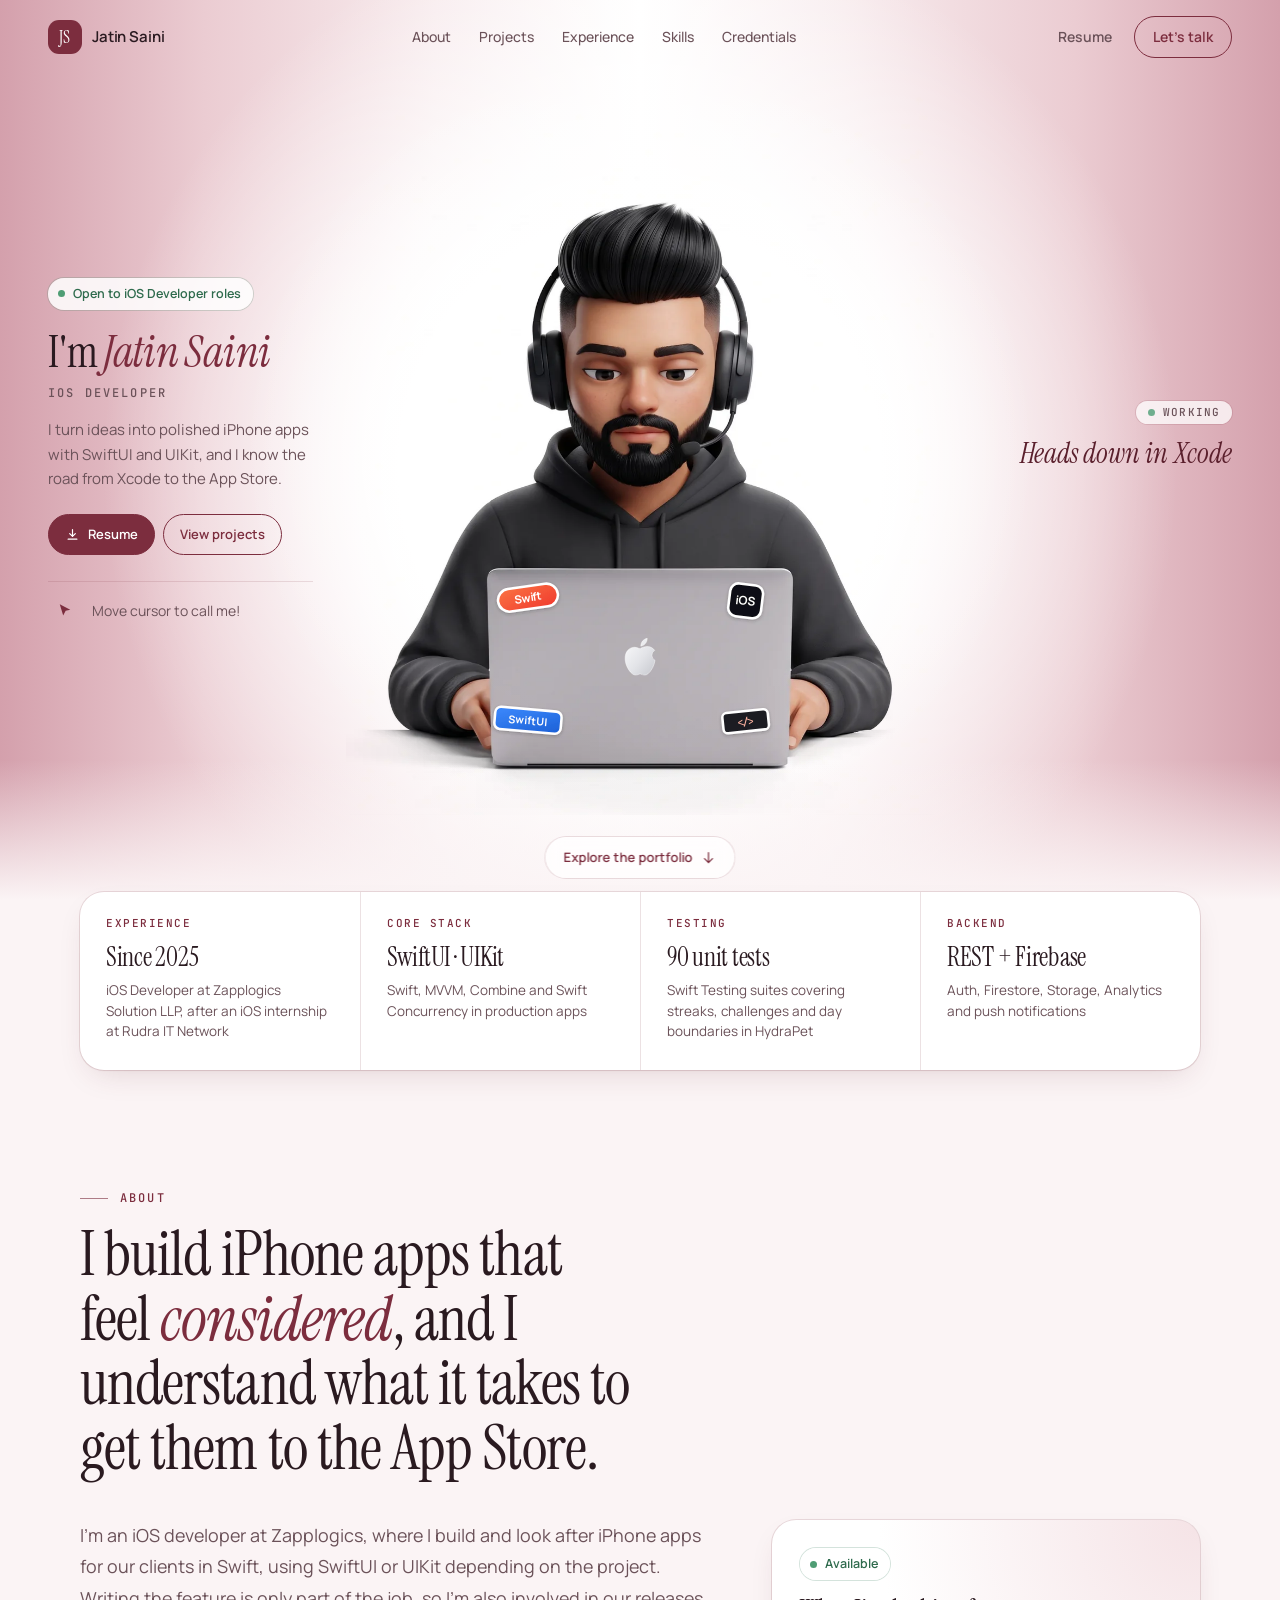
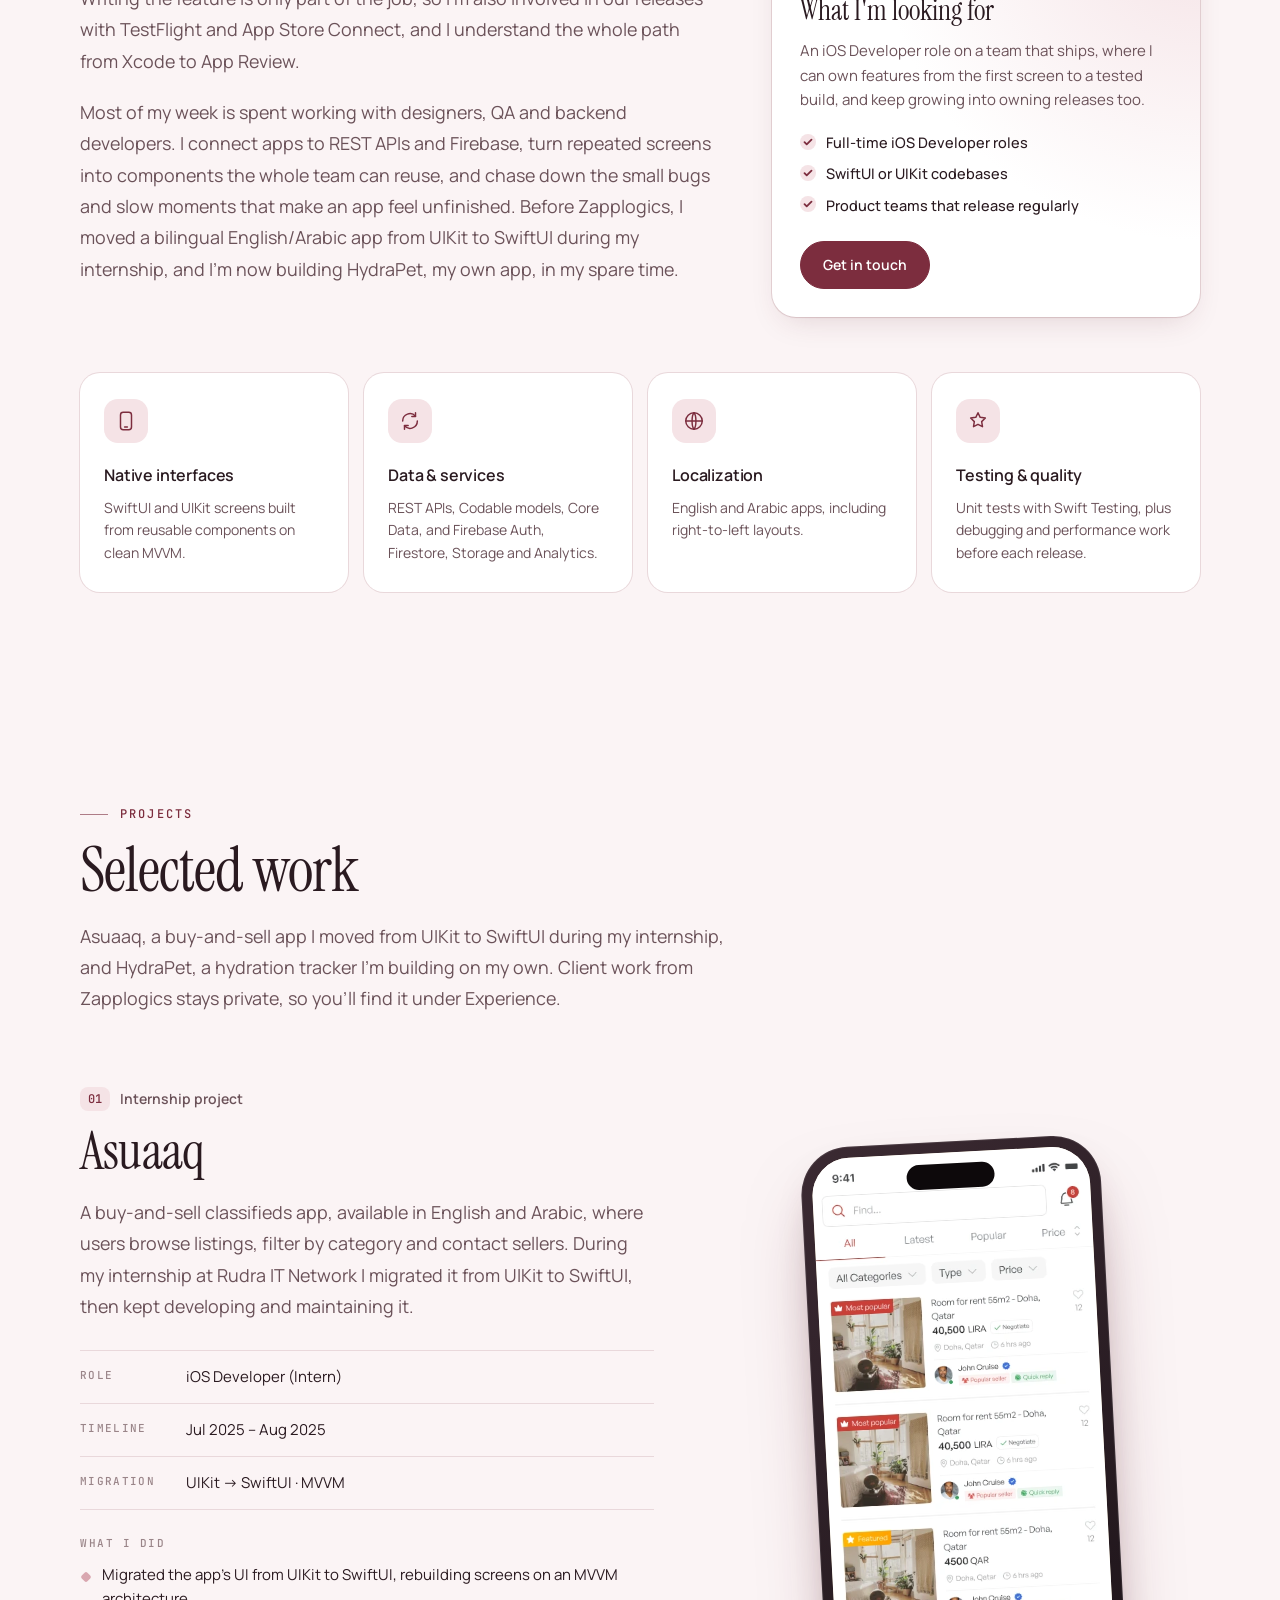
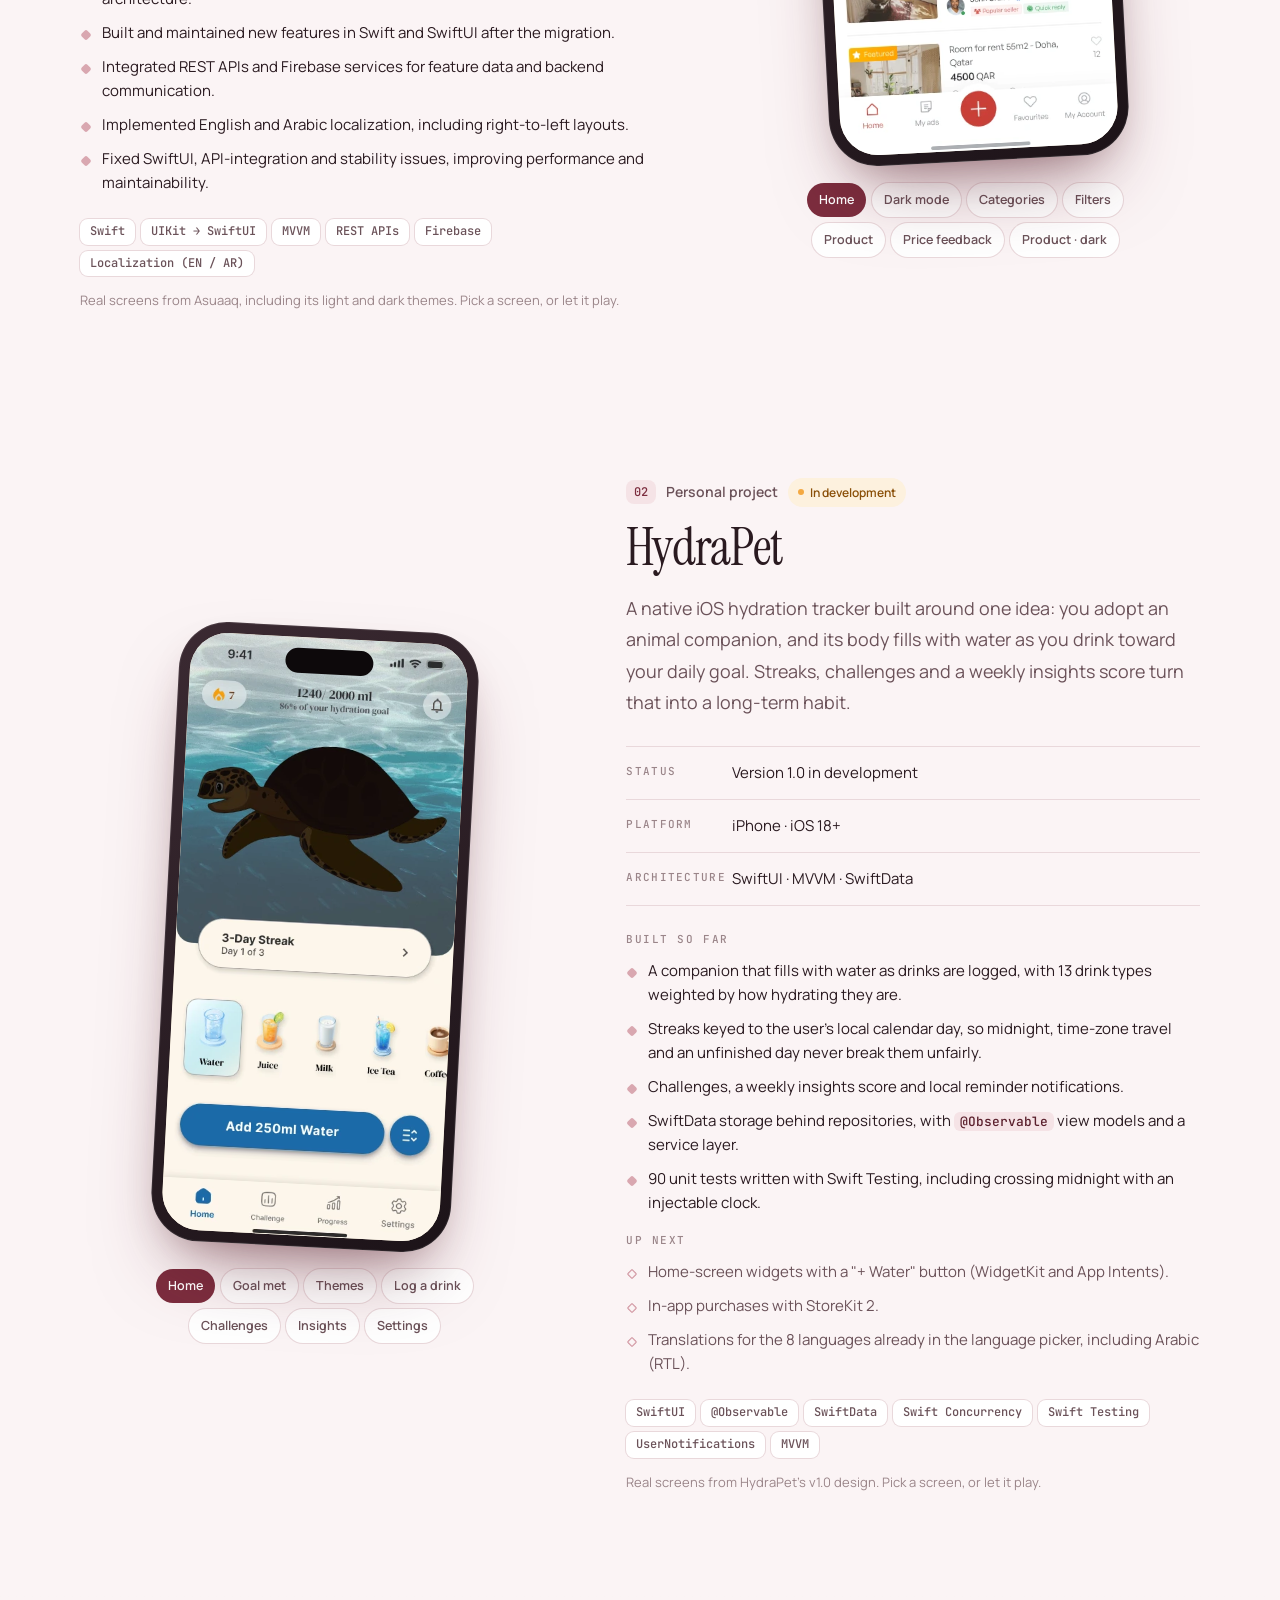
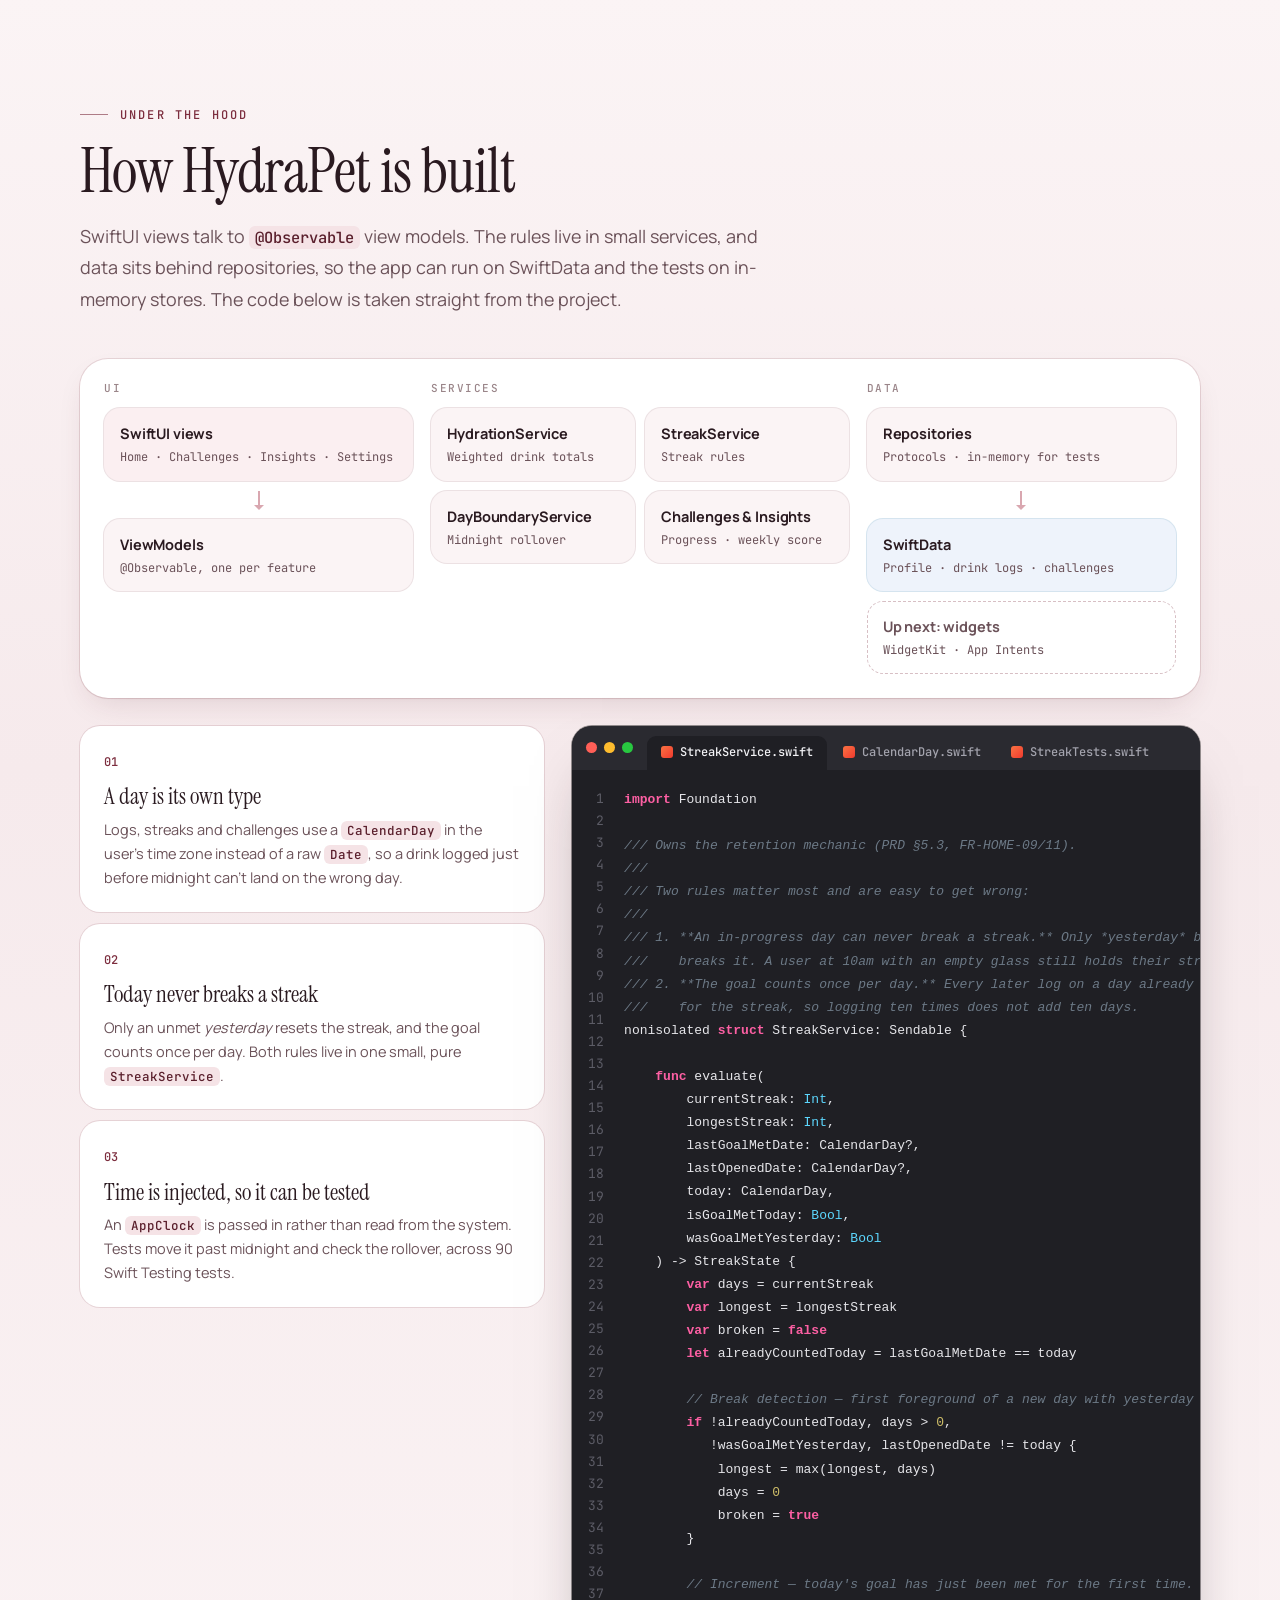
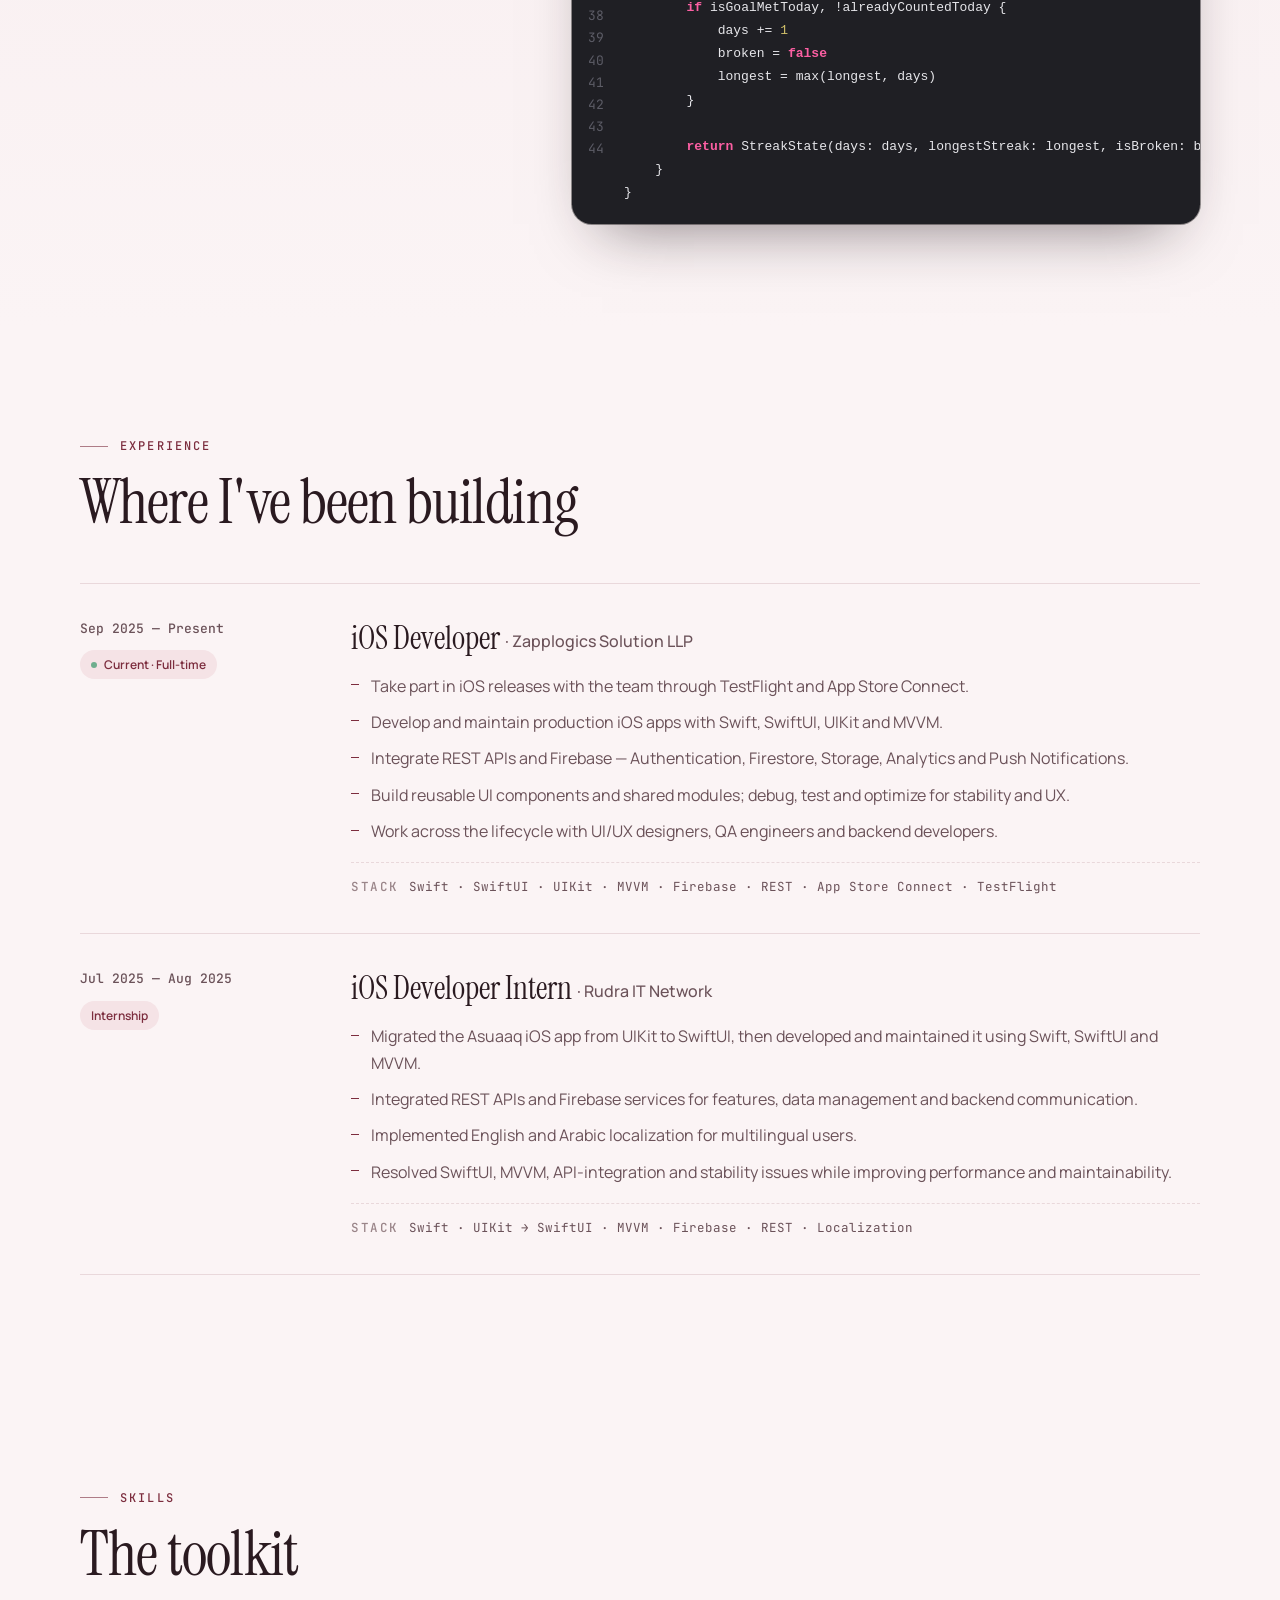
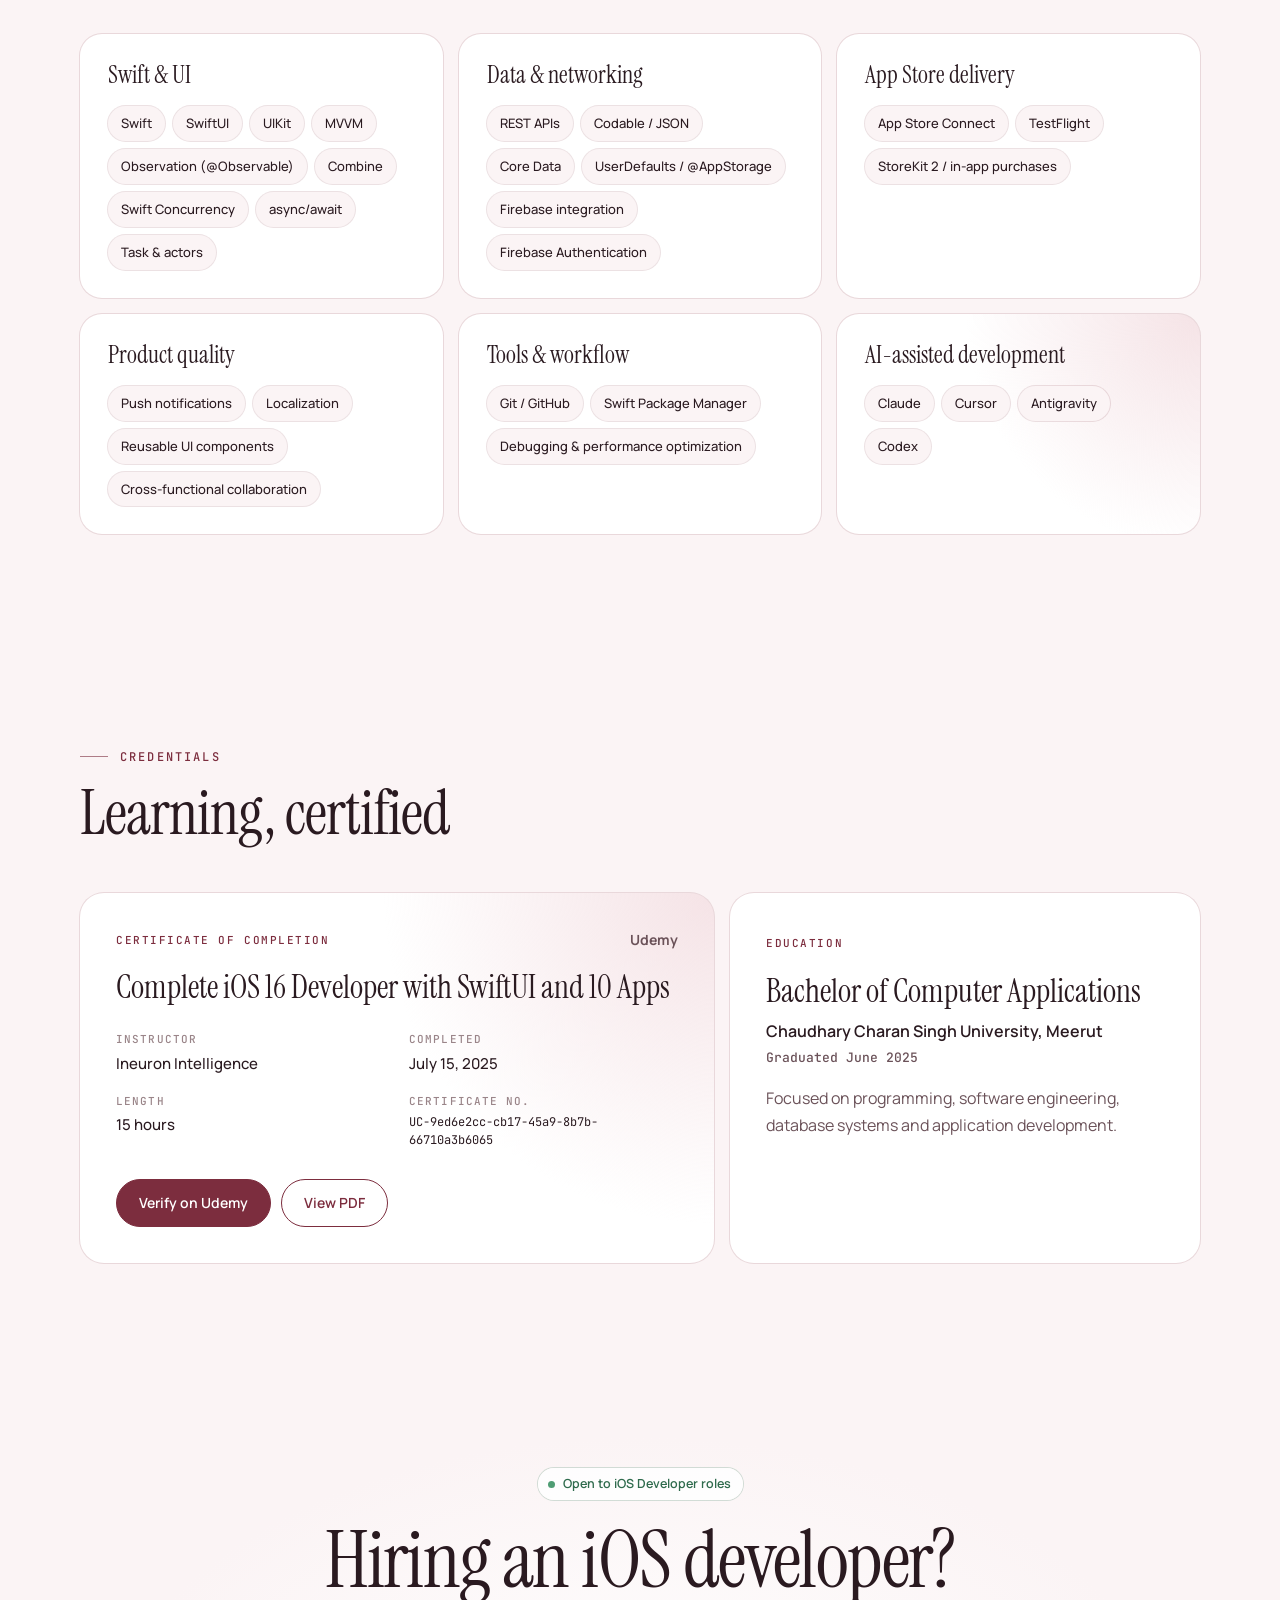
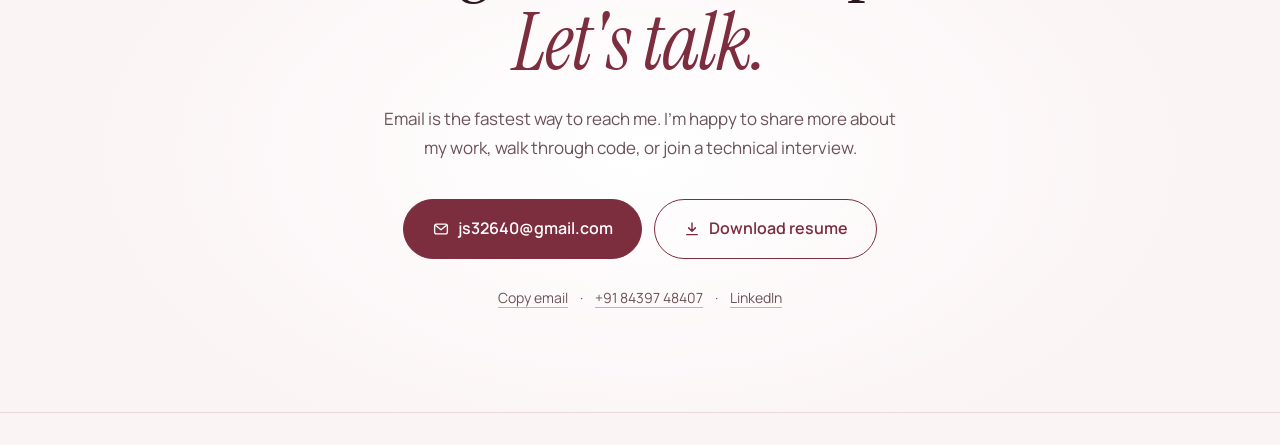
==== index.html @ 39ccd6d8 "Portfolio" ====
<!doctype html>
<html lang="en">
<head>
  <meta charset="utf-8">
  <meta name="viewport" content="width=device-width, initial-scale=1, viewport-fit=cover">
  <title>Jatin Saini — iOS Developer</title>
  <meta name="description" content="Jatin Saini, iOS Developer at Zapplogics Solution LLP. Builds production iPhone apps with Swift, SwiftUI, UIKit and MVVM, and works on the release process through TestFlight and the App Store. Open to iOS Developer roles.">
  <meta name="theme-color" content="#fbf4f5">
  <meta property="og:title" content="Jatin Saini — iOS Developer">
  <meta property="og:description" content="iOS Developer: Swift, SwiftUI, UIKit, Firebase and App Store release workflows. Open to iOS Developer roles.">
  <meta property="og:type" content="profile">
  <script type="application/ld+json">
  {
    "@context": "https://schema.org",
    "@type": "Person",
    "name": "Jatin Saini",
    "jobTitle": "iOS Developer",
    "sameAs": ["https://www.linkedin.com/in/jatinsaini07"],
    "email": "mailto:js32640@gmail.com",
    "worksFor": { "@type": "Organization", "name": "Zapplogics Solution LLP" },
    "alumniOf": { "@type": "CollegeOrUniversity", "name": "Chaudhary Charan Singh University, Meerut" },
    "knowsAbout": ["Swift", "SwiftUI", "UIKit", "MVVM", "Combine", "Swift Concurrency", "Core Data", "Firebase", "StoreKit 2", "App Store Connect", "TestFlight"]
  }
  </script>
  <link rel="icon" href="data:image/svg+xml,%3Csvg xmlns='http://www.w3.org/2000/svg' viewBox='0 0 64 64'%3E%3Crect width='64' height='64' rx='16' fill='%237c2d3e'/%3E%3Ctext x='32' y='42' font-family='Georgia,serif' font-size='28' fill='%23fff' text-anchor='middle'%3EJS%3C/text%3E%3C/svg%3E">
  <link rel="preconnect" href="https://fonts.googleapis.com">
  <link rel="preconnect" href="https://fonts.gstatic.com" crossorigin>
  <link href="https://fonts.googleapis.com/css2?family=Instrument+Serif:ital@0;1&family=Manrope:wght@400;500;600;700&family=JetBrains+Mono:wght@400;500&display=swap" rel="stylesheet">
  <link rel="stylesheet" href="styles.css">
</head>
<body>

<header class="nav" data-nav>
  <a class="nav__brand" href="#top" aria-label="Jatin Saini, back to top">
    <span class="nav__mark">JS</span>
    <span class="nav__name">Jatin Saini</span>
  </a>
  <nav class="nav__links" aria-label="Primary">
    <a href="#about">About</a>
    <a href="#work">Projects</a>
    <a href="#experience">Experience</a>
    <a href="#skills">Skills</a>
    <a href="#credentials">Credentials</a>
  </nav>
  <div class="nav__actions">
    <a class="nav__resume" href="assets/Jatin-Saini-iOS-Resume.pdf" target="_blank" rel="noopener">Resume</a>
    <a class="nav__cta" href="#contact">Let's talk</a>
  </div>
</header>

<main>
  <!-- ============ HERO ============ -->
  <section class="hero" id="top" data-hero data-state="work">
    <div class="hero__glow" aria-hidden="true"></div>

    <div class="hero__intro">
      <p class="avail"><span class="avail__dot" aria-hidden="true"></span>Open to iOS Developer roles</p>
      <h1 class="hero__hello">I'm <em>Jatin Saini</em></h1>
      <p class="hero__role">iOS Developer</p>
      <p class="hero__pitch">I turn ideas into polished iPhone apps with SwiftUI and UIKit, and I know the road from Xcode to the App Store.</p>
      <div class="hero__cta">
        <a class="btn btn--solid btn--sm" href="assets/Jatin-Saini-iOS-Resume.pdf" target="_blank" rel="noopener">
          <svg viewBox="0 0 24 24" width="15" height="15" aria-hidden="true"><path d="M12 4v11m0 0l-4.5-4.5M12 15l4.5-4.5M5 19.5h14" fill="none" stroke="currentColor" stroke-width="1.9" stroke-linecap="round" stroke-linejoin="round"/></svg>
          Resume
        </a>
        <a class="btn btn--ghost btn--sm" href="#work">View projects</a>
      </div>
      <p class="hero__hint">
        <span class="hint-cursor" aria-hidden="true">
          <svg viewBox="0 0 24 24" width="18" height="18"><path d="M5 3l14 7.2-6.1 1.6L9.6 18z" fill="currentColor"/></svg>
        </span>
        <span class="hint-text hint-text--pointer">Move cursor to call me!</span>
        <span class="hint-text hint-text--touch">Tap me to say hi!</span>
      </p>
    </div>

    <div class="hero__stage" data-stage tabindex="0" role="button" aria-label="Say hi to Jatin">
      <canvas class="hero__frames" data-frames hidden></canvas>
      <!-- lid decoration for the 3D frames (coordinates of the 1856x2304 source frames) -->
      <svg class="hero__lid" data-lid hidden viewBox="0 0 1856 2304" preserveAspectRatio="xMidYMax meet" aria-hidden="true">
        <defs>
          <linearGradient id="lidLogo" x1="0" y1="0" x2="1" y2="1">
            <stop offset="0" stop-color="#fbfbfc"/><stop offset=".55" stop-color="#e3e4e8"/><stop offset="1" stop-color="#c6c8ce"/>
          </linearGradient>
          <linearGradient id="lidSwift" x1="0" y1="0" x2="1" y2="1">
            <stop offset="0" stop-color="#fa7343"/><stop offset="1" stop-color="#f03a2e"/>
          </linearGradient>
          <linearGradient id="lidSwiftUI" x1="0" y1="0" x2="1" y2="1">
            <stop offset="0" stop-color="#3d8bff"/><stop offset="1" stop-color="#1b5fd6"/>
          </linearGradient>
          <filter id="lidShadow" x="-20%" y="-20%" width="140%" height="160%">
            <feDropShadow dx="0" dy="4" stdDeviation="5" flood-color="#2a2a33" flood-opacity=".28"/>
          </filter>
          <path id="appleMark" d="M50 33 C58 28 72 24 82 30 C86 32 89 35 91 38 A16 16 0 0 0 92 66 C90 80 82 96 72 104 C66 109 60 108 50 104 C40 108 34 109 28 104 C14 92 6 72 8 55 C10 36 26 26 40 30 C44 31 47 33 50 33 Z M52 26 C52 14 60 6 70 4 C70 16 62 24 52 26 Z"/>
        </defs>
        <!-- polished logo, centred on the lid -->
        <g transform="translate(873 1742) scale(1.12)">
          <use href="#appleMark" fill="url(#lidLogo)"/>
          <use href="#appleMark" fill="none" stroke="#ffffff" stroke-width="1.5" opacity=".8"/>
        </g>
        <!-- stickers -->
        <g filter="url(#lidShadow)" font-family="Manrope, -apple-system, sans-serif" font-weight="700" text-anchor="middle">
          <g transform="rotate(-8 575 1618)">
            <rect x="480" y="1582" width="190" height="72" rx="36" fill="url(#lidSwift)" stroke="#fff" stroke-width="8"/>
            <text x="575" y="1631" font-size="36" fill="#fff">Swift</text>
          </g>
          <g transform="rotate(7 1262 1628)">
            <rect x="1210" y="1576" width="104" height="104" rx="26" fill="#111114" stroke="#fff" stroke-width="8"/>
            <text x="1262" y="1641" font-size="38" fill="#fff">iOS</text>
          </g>
          <g transform="rotate(5 575 2005)">
            <rect x="470" y="1970" width="210" height="70" rx="18" fill="url(#lidSwiftUI)" stroke="#fff" stroke-width="8"/>
            <text x="575" y="2018" font-size="34" fill="#fff">SwiftUI</text>
          </g>
          <g transform="rotate(-6 1262 2008)">
            <rect x="1190" y="1976" width="144" height="64" rx="14" fill="#1c1c22" stroke="#fff" stroke-width="8"/>
            <text x="1262" y="2020" font-size="32" font-family="JetBrains Mono, monospace" font-weight="500" fill="#ffb4a2">&lt;/&gt;</text>
          </g>
        </g>
      </svg>
      <svg id="dev" class="hero__svg" viewBox="110 20 420 520" preserveAspectRatio="xMidYMax meet" aria-hidden="true">
        <!-- Flat illustration: one base colour and one crisp shadow per material, no translucent layers -->
        <defs>
          <path id="facePath" d="M264 168 C264 126 290 104 320 104 C350 104 376 126 376 168 C376 200 369 224 353 239 C342 248 331 252 320 252 C309 252 298 248 287 239 C271 224 264 200 264 168 Z"/>
          <path id="scleraL" d="M285 184 C290 178 306 177.5 311 183 C306 187.5 290 188.5 285 184 Z"/>
          <path id="scleraR" d="M355 184 C350 178 334 177.5 329 183 C334 187.5 350 188.5 355 184 Z"/>
          <clipPath id="clipFace"><use href="#facePath"/></clipPath>
          <clipPath id="clipEyeL"><use href="#scleraL"/></clipPath>
          <clipPath id="clipEyeR"><use href="#scleraR"/></clipPath>
          <!-- the desk hides everything below the laptop base -->
          <clipPath id="clipDesk"><rect x="-100" y="-100" width="840" height="588"/></clipPath>
          <linearGradient id="gMacLid" x1="0" y1="0" x2="0" y2="1">
            <stop offset="0" stop-color="#e9ebee"/><stop offset=".55" stop-color="#d9dce1"/><stop offset="1" stop-color="#c9cdd3"/>
          </linearGradient>
          <linearGradient id="gMacSheen" x1="0" y1="0" x2="1" y2="1">
            <stop offset="0" stop-color="#ffffff" stop-opacity=".55"/><stop offset=".35" stop-color="#ffffff" stop-opacity="0"/>
            <stop offset=".62" stop-color="#ffffff" stop-opacity=".22"/><stop offset=".7" stop-color="#ffffff" stop-opacity="0"/>
          </linearGradient>
          <linearGradient id="fbLogo" x1="0" y1="0" x2="1" y2="1">
            <stop offset="0" stop-color="#fbfbfc"/><stop offset=".55" stop-color="#e3e4e8"/><stop offset="1" stop-color="#c6c8ce"/>
          </linearGradient>
          <linearGradient id="fbSwift" x1="0" y1="0" x2="1" y2="1">
            <stop offset="0" stop-color="#fa7343"/><stop offset="1" stop-color="#f03a2e"/>
          </linearGradient>
          <linearGradient id="fbSwiftUI" x1="0" y1="0" x2="1" y2="1">
            <stop offset="0" stop-color="#3d8bff"/><stop offset="1" stop-color="#1b5fd6"/>
          </linearGradient>
          <filter id="fbShadow" x="-20%" y="-20%" width="140%" height="160%">
            <feDropShadow dx="0" dy="4" stdDeviation="5" flood-color="#2a2a33" flood-opacity=".28"/>
          </filter>
          <path id="fbApple" d="M50 33 C58 28 72 24 82 30 C86 32 89 35 91 38 A16 16 0 0 0 92 66 C90 80 82 96 72 104 C66 109 60 108 50 104 C40 108 34 109 28 104 C14 92 6 72 8 55 C10 36 26 26 40 30 C44 31 47 33 50 33 Z M52 26 C52 14 60 6 70 4 C70 16 62 24 52 26 Z"/>
        
          <radialGradient id="gMacBadge" cx=".35" cy=".3" r=".8">
            <stop offset="0" stop-color="#ffffff"/><stop offset=".6" stop-color="#e6e8ec"/><stop offset="1" stop-color="#c3c7ce"/>
          </radialGradient>
          <linearGradient id="gMacBase" x1="0" y1="0" x2="0" y2="1">
            <stop offset="0" stop-color="#e6e8eb"/><stop offset=".5" stop-color="#cfd2d8"/><stop offset="1" stop-color="#b4b8c0"/>
          </linearGradient>
          <radialGradient id="gShadow">
            <stop offset="0" stop-color="#5a1f2c" stop-opacity=".22"/><stop offset="1" stop-color="#5a1f2c" stop-opacity="0"/>
          </radialGradient>
        </defs>

        <!-- contact shadow on the desk -->
        <ellipse cx="320" cy="497" rx="240" ry="16" fill="url(#gShadow)"/>

        <g id="rig" clip-path="url(#clipDesk)">
          <!-- hoodie -->
          <path d="M172 560 C174 350 214 284 320 276 C426 284 466 350 468 560 Z" fill="#2e2329"/>
          <path d="M320 290 C380 300 404 360 400 560 H468 C466 350 426 284 320 276 Z" fill="#251c21"/>
          <path d="M262 284 C274 258 366 258 378 284 C364 302 276 302 262 284 Z" fill="#3a2d34"/>
          <path d="M284 277 C298 266 342 266 356 277 C344 289 296 289 284 277 Z" fill="#1a1317"/>
          <path d="M305 292 L302 336 M335 292 L338 336" stroke="#eee4e6" stroke-width="2.4" stroke-linecap="round"/>
          <rect x="299.5" y="334" width="5" height="9" rx="2" fill="#c9b8bd"/>
          <rect x="335.5" y="334" width="5" height="9" rx="2" fill="#c9b8bd"/>

          <!-- neck -->
          <path d="M298 214 H342 V268 C342 281 298 281 298 268 Z" fill="#d49b78"/>
          <path d="M298 230 C310 248 330 248 342 230 V250 C330 262 310 262 298 250 Z" fill="#bd835f"/>

          <!-- arms (behind the laptop) -->
          <path id="armL" d="M236 292 Q212 390 262 470" fill="none" stroke="#2e2329" stroke-width="30" stroke-linecap="round"/>
          <path id="armR" d="M404 292 Q428 390 378 470" fill="none" stroke="#2e2329" stroke-width="30" stroke-linecap="round"/>

          <!-- head -->
          <g id="head">
            <!-- ears -->
            <path d="M267 172 C255 166 251 180 253 190 C255 202 263 207 269 205 Z" fill="#cf9570"/>
            <path d="M263 181 C259 184 259 191 263 195" fill="none" stroke="#b57954" stroke-width="2" stroke-linecap="round"/>
            <path d="M373 172 C385 166 389 180 387 190 C385 202 377 207 371 205 Z" fill="#c68b66"/>
            <path d="M377 181 C381 184 381 191 377 195" fill="none" stroke="#ad7250" stroke-width="2" stroke-linecap="round"/>

            <!-- face: base + one shadow side -->
            <use href="#facePath" fill="#d8a07e"/>
            <path d="M354 118 C372 136 378 176 370 206 C362 230 344 246 326 251 C346 236 360 210 362 178 C364 150 360 132 354 118 Z" fill="#c78d69"/>

            <!-- beard: one solid shape along the jaw and chin -->
            <path d="M266 178 C268 210 280 234 298 246 C306 251 313 253 320 253 C327 253 334 251 342 246 C360 234 372 210 374 178 C370 198 362 213 352 222 C345 228 339 232 334 236 C327 241 313 241 306 236 C301 232 295 228 288 222 C278 213 270 198 266 178 Z" fill="#241a1d"/>

            <!-- hair: faded sides, pompadour, one highlight shape -->
            <path d="M265 180 C261 162 262 146 268 134 L279 140 C273 152 271 166 271 182 Z" fill="#43363a"/>
            <path d="M375 180 C379 162 378 146 372 134 L361 140 C367 152 369 166 369 182 Z" fill="#43363a"/>
            <path d="M265 152 C260 118 280 86 318 76 C354 68 386 86 386 124 C386 138 382 150 377 160 C373 148 367 140 359 136 C345 140 327 138 313 132 C299 138 285 140 272 140 C269 143 267 147 265 152 Z" fill="#1f1619"/>
            <path d="M286 128 C296 102 322 86 352 86 C368 86 380 94 384 108 C370 98 352 96 336 100 C318 104 300 114 286 128 Z" fill="#3a2c32"/>

            <g id="face">
              <ellipse id="cheekL" cx="288" cy="206" rx="10" ry="5.5" fill="#e58a80" opacity="0"/>
              <ellipse id="cheekR" cx="352" cy="206" rx="10" ry="5.5" fill="#e58a80" opacity="0"/>
              <!-- eyes: sclera, iris (moves), lash line; the group scales to blink -->
              <g id="eyeGL">
                <use href="#scleraL" fill="#ffffff"/>
                <g clip-path="url(#clipEyeL)">
                  <g id="irisL">
                    <circle cx="298" cy="183" r="5.4" fill="#3b2519"/>
                    <circle cx="298" cy="183" r="2.6" fill="#120b0d"/>
                    <circle cx="300" cy="181" r="1.4" fill="#ffffff"/>
                  </g>
                </g>
                <path d="M284.5 184 C289.5 177.5 306.5 177 311.5 183" fill="none" stroke="#1a1114" stroke-width="2.6" stroke-linecap="round"/>
              </g>
              <g id="eyeGR">
                <use href="#scleraR" fill="#ffffff"/>
                <g clip-path="url(#clipEyeR)">
                  <g id="irisR">
                    <circle cx="342" cy="183" r="5.4" fill="#3b2519"/>
                    <circle cx="342" cy="183" r="2.6" fill="#120b0d"/>
                    <circle cx="344" cy="181" r="1.4" fill="#ffffff"/>
                  </g>
                </g>
                <path d="M355.5 184 C350.5 177.5 333.5 177 328.5 183" fill="none" stroke="#1a1114" stroke-width="2.6" stroke-linecap="round"/>
              </g>
              <!-- brows -->
              <path id="browL" d="M281 167 C289 160.5 302 158 314 160.5 L313.5 166 C302 163.5 291 164.5 283 171 Z" fill="#1f1619"/>
              <path id="browR" d="M359 167 C351 160.5 338 158 326 160.5 L326.5 166 C338 163.5 349 164.5 357 171 Z" fill="#1f1619"/>
              <!-- nose -->
              <path d="M325 194 C327 199 329 203 328.5 206.5" fill="none" stroke="#c28763" stroke-width="1.8" stroke-linecap="round"/>
              <path d="M313 207.5 C316 212 324 212 327 207.5" fill="none" stroke="#b97d5a" stroke-width="2.4" stroke-linecap="round"/>
              <!-- mustache (joins the beard) -->
              <path d="M303 219 C309 213.5 316 213.5 320 215.5 C324 213.5 331 213.5 337 219 C331 218 325 217.8 320 218.8 C315 217.8 309 218 303 219 Z" fill="#241a1d"/>
              <path d="M303 219 C300 225 300 231 303 237 L306.5 236 C304.5 230 304.5 225 306.5 220 Z M337 219 C340 225 340 231 337 237 L333.5 236 C335.5 230 335.5 225 333.5 220 Z" fill="#241a1d"/>
              <!-- lips (reshaped every frame) -->
              <path id="mouth" d="M309 224 Q320 221 331 224 Q320 231 309 224 Z" fill="#a4605a"/>
            </g>
          </g>

          <!-- headset: matte black with a rose accent -->
          <g id="headset">
            <path id="band" d="" fill="none" stroke="#1f191c" stroke-width="9" stroke-linecap="round"/>
            <path id="bandInner" d="" fill="none" stroke="#d6a39b" stroke-width="2.5" stroke-linecap="round"/>
            <g id="cupL">
              <rect x="-12" y="-20" width="24" height="40" rx="11" fill="#1f191c"/>
              <rect x="-6" y="-13" width="12" height="26" rx="6" fill="#d6a39b"/>
            </g>
            <g id="cupR">
              <rect x="-12" y="-20" width="24" height="40" rx="11" fill="#1f191c"/>
              <rect x="-6" y="-13" width="12" height="26" rx="6" fill="#d6a39b"/>
            </g>
          </g>

          <!-- hands -->
          <g id="handL" fill="#d8a07e">
            <rect x="-11" y="-21" width="6" height="18" rx="3"/>
            <rect x="-4.5" y="-25" width="6" height="22" rx="3"/>
            <rect x="2" y="-24" width="6" height="21" rx="3"/>
            <rect x="8.5" y="-18" width="5.5" height="15" rx="2.75"/>
            <rect x="-20" y="-3" width="7" height="16" rx="3.5" transform="rotate(-38 -16.5 5)"/>
            <rect x="-12.5" y="-8" width="27" height="24" rx="10"/>
          </g>
          <g id="handR">
            <rect id="finger" x="-4.5" y="6" width="9" height="28" rx="4.5" fill="#d8a07e" transform="rotate(18)"/>
            <rect x="-14" y="-12" width="28" height="26" rx="11" fill="#d8a07e"/>
            <rect x="-16" y="-2" width="8" height="14" rx="4" fill="#c78d69" transform="rotate(-20 -12 5)"/>
          </g>
        </g>

        <!-- laptop: MacBook-style aluminium unibody, seen from behind -->
        <g id="laptop">
          <!-- lid -->
          <path d="M176 314 Q176 294 196 294 H444 Q464 294 464 314 V476 H176 Z" fill="url(#gMacLid)"/>
          <path d="M176 314 Q176 294 196 294 H444 Q464 294 464 314 V476 H176 Z" fill="url(#gMacSheen)"/>
          <path d="M176 314 Q176 294 196 294 H444 Q464 294 464 314" fill="none" stroke="#f7f8fa" stroke-width="1.6"/>
          <path d="M176 314 V476 M464 314 V476" stroke="#b9bdc4" stroke-width="1"/>
          <!-- screen light spilling over the top edge -->
          <path d="M200 294.5 H440" stroke="#dfeaff" stroke-width="1.2" opacity=".9"/>
          <!-- logo and stickers, mapped from the 3D frames' lid -->
          <g transform="translate(176 294) scale(.3 .296) translate(-448 -1526)">
        <!-- polished logo, centred on the lid -->
        <g transform="translate(873 1742) scale(1.12)">
          <use href="#fbApple" fill="url(#fbLogo)"/>
          <use href="#fbApple" fill="none" stroke="#ffffff" stroke-width="1.5" opacity=".8"/>
        </g>
        <!-- stickers -->
        <g filter="url(#fbShadow)" font-family="Manrope, -apple-system, sans-serif" font-weight="700" text-anchor="middle">
          <g transform="rotate(-8 575 1618)">
            <rect x="480" y="1582" width="190" height="72" rx="36" fill="url(#fbSwift)" stroke="#fff" stroke-width="8"/>
            <text x="575" y="1631" font-size="36" fill="#fff">Swift</text>
          </g>
          <g transform="rotate(7 1262 1628)">
            <rect x="1210" y="1576" width="104" height="104" rx="26" fill="#111114" stroke="#fff" stroke-width="8"/>
            <text x="1262" y="1641" font-size="38" fill="#fff">iOS</text>
          </g>
          <g transform="rotate(5 575 2005)">
            <rect x="470" y="1970" width="210" height="70" rx="18" fill="url(#fbSwiftUI)" stroke="#fff" stroke-width="8"/>
            <text x="575" y="2018" font-size="34" fill="#fff">SwiftUI</text>
          </g>
          <g transform="rotate(-6 1262 2008)">
            <rect x="1190" y="1976" width="144" height="64" rx="14" fill="#1c1c22" stroke="#fff" stroke-width="8"/>
            <text x="1262" y="2020" font-size="32" font-family="JetBrains Mono, monospace" font-weight="500" fill="#ffb4a2">&lt;/&gt;</text>
          </g>
        </g>
          </g>
          <!-- hinge -->
          <rect x="182" y="474" width="276" height="6" rx="3" fill="#2b2d31"/>
          <rect x="182" y="474" width="276" height="1.4" fill="#55585e"/>
          <!-- base front lip with the thumb notch -->
          <path d="M140 480 H500 Q508 480 508 487 Q508 495 498 496 H142 Q132 495 132 487 Q132 480 140 480 Z" fill="url(#gMacBase)"/>
          <path d="M140 480.6 H500" stroke="#f4f5f7" stroke-width="1.2"/>
          <path d="M290 480.5 H350 Q348 485 340 485.5 H300 Q292 485 290 480.5 Z" fill="#a9aeb6"/>
          <path d="M150 495.6 H490" stroke="#8e939b" stroke-width="1"/>
        </g>
      </svg>
    </div>

    <div class="hero__aside">
      <p class="hero__status"><span class="dot" aria-hidden="true"></span><span data-status>Working</span></p>
      <p class="hero__message is-in" data-message aria-live="polite">Heads down in Xcode</p>
    </div>

    <a class="hero__scroll" href="#glance" data-scroll-cue>
      <span>Explore the portfolio</span>
      <svg viewBox="0 0 24 24" width="16" height="16" aria-hidden="true"><path d="M12 4v15m0 0l-6-6m6 6l6-6" fill="none" stroke="currentColor" stroke-width="1.8" stroke-linecap="round" stroke-linejoin="round"/></svg>
    </a>
  </section>

  <!-- ============ AT A GLANCE ============ -->
  <section class="glance" id="glance" aria-label="At a glance">
    <div class="wrap">
      <dl class="glance__grid">
        <div class="glance__item reveal">
          <dt>Experience</dt>
          <dd><strong>Since 2025</strong><span>iOS Developer at Zapplogics Solution LLP, after an iOS internship at Rudra IT Network</span></dd>
        </div>
        <div class="glance__item reveal">
          <dt>Core stack</dt>
          <dd><strong>SwiftUI · UIKit</strong><span>Swift, MVVM, Combine and Swift Concurrency in production apps</span></dd>
        </div>
        <div class="glance__item reveal">
          <dt>Testing</dt>
          <dd><strong>90 unit tests</strong><span>Swift Testing suites covering streaks, challenges and day boundaries in HydraPet</span></dd>
        </div>
        <div class="glance__item reveal">
          <dt>Backend</dt>
          <dd><strong>REST + Firebase</strong><span>Auth, Firestore, Storage, Analytics and push notifications</span></dd>
        </div>
      </dl>
    </div>
  </section>

  <!-- ============ ABOUT ============ -->
  <section class="section about" id="about">
    <div class="wrap">
      <p class="eyebrow reveal">About</p>
      <h2 class="display reveal">I build iPhone apps that feel <em>considered</em>, and I understand what it takes to get them to the App Store.</h2>
      <div class="about__grid">
        <div class="about__copy">
          <p class="lead reveal">
            I'm an iOS developer at Zapplogics, where I build and look after iPhone apps for our clients in
            Swift, using SwiftUI or UIKit depending on the project. Writing the feature is only part of the job,
            so I'm also involved in our releases with TestFlight and App Store Connect, and I understand the
            whole path from Xcode to App Review.
          </p>
          <p class="lead reveal">
            Most of my week is spent working with designers, QA and backend developers. I connect apps to REST APIs
            and Firebase, turn repeated screens into components the whole team can reuse, and chase down the small
            bugs and slow moments that make an app feel unfinished. Before Zapplogics, I moved a bilingual
            English/Arabic app from UIKit to SwiftUI during my internship, and I'm now building HydraPet, my own app,
            in my spare time.
          </p>
        </div>

        <aside class="seeking reveal" aria-labelledby="seeking-title">
          <p class="avail avail--card"><span class="avail__dot" aria-hidden="true"></span>Available</p>
          <h3 id="seeking-title">What I'm looking for</h3>
          <p>An iOS Developer role on a team that ships, where I can own features from the first screen to a tested build, and keep growing into owning releases too.</p>
          <ul class="seeking__list">
            <li>Full-time iOS Developer roles</li>
            <li>SwiftUI or UIKit codebases</li>
            <li>Product teams that release regularly</li>
          </ul>
          <a class="btn btn--solid" href="#contact">Get in touch</a>
        </aside>
      </div>

      <ul class="pillars">
        <li class="pillar reveal">
          <span class="pillar__icon" aria-hidden="true">
            <svg viewBox="0 0 24 24"><rect x="6" y="2.5" width="12" height="19" rx="3"/><path d="M10.5 18.5h3"/></svg>
          </span>
          <h3>Native interfaces</h3>
          <p>SwiftUI and UIKit screens built from reusable components on clean MVVM.</p>
        </li>
        <li class="pillar reveal">
          <span class="pillar__icon" aria-hidden="true">
            <svg viewBox="0 0 24 24"><path d="M4 12a8 8 0 0114-5.3M20 12a8 8 0 01-14 5.3"/><path d="M18 3v4h-4M6 21v-4h4"/></svg>
          </span>
          <h3>Data &amp; services</h3>
          <p>REST APIs, Codable models, Core Data, and Firebase Auth, Firestore, Storage and Analytics.</p>
        </li>
        <li class="pillar reveal">
          <span class="pillar__icon" aria-hidden="true">
            <svg viewBox="0 0 24 24"><circle cx="12" cy="12" r="9"/><path d="M3 12h18M12 3c2.8 3 2.8 15 0 18M12 3c-2.8 3-2.8 15 0 18"/></svg>
          </span>
          <h3>Localization</h3>
          <p>English and Arabic apps, including right-to-left layouts.</p>
        </li>
        <li class="pillar reveal">
          <span class="pillar__icon" aria-hidden="true">
            <svg viewBox="0 0 24 24"><path d="M12 3l2.4 5 5.6.8-4 3.9.9 5.5-4.9-2.6-4.9 2.6.9-5.5-4-3.9 5.6-.8z"/></svg>
          </span>
          <h3>Testing &amp; quality</h3>
          <p>Unit tests with Swift Testing, plus debugging and performance work before each release.</p>
        </li>
      </ul>
    </div>
  </section>

  <!-- ============ PROJECTS ============ -->
  <section class="section work" id="work">
    <div class="wrap work__head">
      <p class="eyebrow reveal">Projects</p>
      <h2 class="display reveal">Selected work</h2>
      <p class="lead reveal">Asuaaq, a buy-and-sell app I moved from UIKit to SwiftUI during my internship, and HydraPet, a hydration tracker I'm building on my own. Client work from Zapplogics stays private, so you'll find it under Experience.</p>
    </div>

    <div class="wrap work__grid">
      <div class="work__copy">
        <p class="case__meta reveal"><span class="case__n">01</span>Internship project</p>
        <h3 class="display display--case reveal">Asuaaq</h3>
        <p class="lead reveal">
          A buy-and-sell classifieds app, available in English and Arabic, where users browse listings,
          filter by category and contact sellers. During my internship at Rudra IT Network I migrated it
          from UIKit to SwiftUI, then kept developing and maintaining it.
        </p>
        <ul class="facts reveal">
          <li><span>Role</span>iOS Developer (Intern)</li>
          <li><span>Timeline</span>Jul 2025 – Aug 2025</li>
          <li><span>Migration</span>UIKit → SwiftUI · MVVM</li>
        </ul>
        <div class="did reveal">
          <h4>What I did</h4>
          <ul>
            <li>Migrated the app's UI from UIKit to SwiftUI, rebuilding screens on an MVVM architecture.</li>
            <li>Built and maintained new features in Swift and SwiftUI after the migration.</li>
            <li>Integrated REST APIs and Firebase services for feature data and backend communication.</li>
            <li>Implemented English and Arabic localization, including right-to-left layouts.</li>
            <li>Fixed SwiftUI, API-integration and stability issues, improving performance and maintainability.</li>
          </ul>
        </div>
        <ul class="stack reveal" aria-label="Tech stack">
          <li>Swift</li><li>UIKit → SwiftUI</li><li>MVVM</li><li>REST APIs</li><li>Firebase</li><li>Localization (EN / AR)</li>
        </ul>
        <p class="note reveal">Real screens from Asuaaq, including its light and dark themes. Pick a screen, or let it play.</p>
      </div>

      <div class="showcase reveal" data-showcase>
        <div class="phone">
          <div class="phone__frame">
            <div class="phone__island" aria-hidden="true"></div>
            <div class="phone__screen phone__screen--asuaaq">
              <img class="shot is-on" src="assets/asuaaq/home.webp" alt="Asuaaq home: listings with filters and categories" data-shot="home" width="375" height="812">
              <img class="shot" src="assets/asuaaq/dark.webp" alt="Asuaaq home in dark mode" data-shot="dark" width="375" height="812" loading="lazy">
              <img class="shot" src="assets/asuaaq/categories.webp" alt="Onboarding sheet: select your interested categories" data-shot="categories" width="375" height="812" loading="lazy">
              <div class="shot shot--tall" data-shot="filters" role="img" aria-label="Category filter sheet"><img class="shot__body" src="assets/asuaaq/filters.webp" alt="" width="375" height="1118" loading="lazy"><img class="shot__top" src="assets/asuaaq/filters-top.webp" alt="" width="375" height="44" loading="lazy"></div>
              <div class="shot shot--tall" data-shot="product" role="img" aria-label="Product details page with seller and similar listings"><img class="shot__body" src="assets/asuaaq/product.webp" alt="" width="375" height="1830" loading="lazy"><img class="shot__top" src="assets/asuaaq/product-top.webp" alt="" width="375" height="44" loading="lazy"></div>
              <img class="shot" src="assets/asuaaq/feedback.webp" alt="Price feedback dialog on the product page" data-shot="feedback" width="375" height="812" loading="lazy">
              <div class="shot shot--tall" data-shot="product-dark" role="img" aria-label="Product details page in dark mode"><img class="shot__body" src="assets/asuaaq/product-dark.webp" alt="" width="375" height="1814" loading="lazy"><img class="shot__top" src="assets/asuaaq/product-dark-top.webp" alt="" width="375" height="44" loading="lazy"></div>
            </div>
          </div>
        </div>
        <div class="shots" role="tablist" aria-label="Asuaaq screens">
          <button type="button" role="tab" class="is-on" aria-selected="true" data-shot-btn="home">Home</button>
          <button type="button" role="tab" aria-selected="false" data-shot-btn="dark">Dark mode</button>
          <button type="button" role="tab" aria-selected="false" data-shot-btn="categories">Categories</button>
          <button type="button" role="tab" aria-selected="false" data-shot-btn="filters">Filters</button>
          <button type="button" role="tab" aria-selected="false" data-shot-btn="product">Product</button>
          <button type="button" role="tab" aria-selected="false" data-shot-btn="feedback">Price feedback</button>
          <button type="button" role="tab" aria-selected="false" data-shot-btn="product-dark">Product · dark</button>
        </div>
      </div>
    </div>
  </section>

  <!-- ============ HYDRAPET (in development) ============ -->
  <section class="section work work--alt" id="hydrapet" aria-label="HydraPet">
    <div class="wrap work__grid">
      <div class="work__copy">
        <p class="case__meta reveal"><span class="case__n">02</span>Personal project <span class="tag tag--dev">In development</span></p>
        <h3 class="display display--case reveal" id="hydrapet-title">HydraPet</h3>
        <p class="lead reveal">
          A native iOS hydration tracker built around one idea: you adopt an animal companion, and its body
          fills with water as you drink toward your daily goal. Streaks, challenges and a weekly insights
          score turn that into a long-term habit.
        </p>
        <ul class="facts reveal">
          <li><span>Status</span>Version 1.0 in development</li>
          <li><span>Platform</span>iPhone · iOS 18+</li>
          <li><span>Architecture</span>SwiftUI · MVVM · SwiftData</li>
        </ul>
        <div class="did reveal">
          <h4>Built so far</h4>
          <ul>
            <li>A companion that fills with water as drinks are logged, with 13 drink types weighted by how hydrating they are.</li>
            <li>Streaks keyed to the user's local calendar day, so midnight, time-zone travel and an unfinished day never break them unfairly.</li>
            <li>Challenges, a weekly insights score and local reminder notifications.</li>
            <li>SwiftData storage behind repositories, with <code>@Observable</code> view models and a service layer.</li>
            <li>90 unit tests written with Swift Testing, including crossing midnight with an injectable clock.</li>
          </ul>
        </div>
        <div class="did did--next reveal">
          <h4>Up next</h4>
          <ul>
            <li>Home-screen widgets with a "+ Water" button (WidgetKit and App Intents).</li>
            <li>In-app purchases with StoreKit 2.</li>
            <li>Translations for the 8 languages already in the language picker, including Arabic (RTL).</li>
          </ul>
        </div>
        <ul class="stack reveal" aria-label="Tech stack">
          <li>SwiftUI</li><li>@Observable</li><li>SwiftData</li><li>Swift Concurrency</li><li>Swift Testing</li><li>UserNotifications</li><li>MVVM</li>
        </ul>
        <p class="note reveal">Real screens from HydraPet's v1.0 design. Pick a screen, or let it play.</p>
      </div>

      <div class="showcase reveal" data-showcase>
        <div class="phone">
          <div class="phone__frame">
            <div class="phone__island" aria-hidden="true"></div>
            <div class="phone__screen">
              <img class="shot is-on" src="assets/hydrapet/home.webp" alt="HydraPet home: the turtle fills with water toward the daily goal" data-shot="home" width="393" height="852">
              <img class="shot" src="assets/hydrapet/goal.webp" alt="Goal achieved: the camel is full and confetti plays" data-shot="goal" width="393" height="852" loading="lazy">
              <img class="shot" src="assets/hydrapet/camel.webp" alt="Desert theme with the camel companion" data-shot="camel" width="393" height="852" loading="lazy">
              <img class="shot" src="assets/hydrapet/adjust.webp" alt="Adjust quantity sheet with cup and bottle presets" data-shot="adjust" width="393" height="852" loading="lazy">
              <div class="shot shot--tall" data-shot="challenges" role="img" aria-label="Challenges: today's focus streak and challenge collections"><img class="shot__body" src="assets/hydrapet/challenges.webp" alt="" width="393" height="1037" loading="lazy"><img class="shot__top" src="assets/hydrapet/challenges-top.webp" alt="" width="393" height="48" loading="lazy"><img class="shot__tab" src="assets/hydrapet/challenges-tab.webp" alt="" width="393" height="84" loading="lazy"></div>
              <div class="shot shot--tall" data-shot="insights" role="img" aria-label="Insights: weekly hydration score and drink breakdown"><img class="shot__body" src="assets/hydrapet/insights.webp" alt="" width="393" height="1411" loading="lazy"><img class="shot__top" src="assets/hydrapet/insights-top.webp" alt="" width="393" height="48" loading="lazy"><img class="shot__tab" src="assets/hydrapet/insights-tab.webp" alt="" width="393" height="84" loading="lazy"></div>
              <div class="shot shot--tall" data-shot="settings" role="img" aria-label="Settings: companion, goals, reminders and appearance"><img class="shot__body" src="assets/hydrapet/settings.webp" alt="" width="393" height="1955" loading="lazy"><img class="shot__top" src="assets/hydrapet/settings-top.webp" alt="" width="393" height="48" loading="lazy"><img class="shot__tab" src="assets/hydrapet/settings-tab.webp" alt="" width="393" height="84" loading="lazy"></div>
            </div>
          </div>
        </div>
        <div class="shots" role="tablist" aria-label="HydraPet screens">
          <button type="button" role="tab" class="is-on" aria-selected="true" data-shot-btn="home">Home</button>
          <button type="button" role="tab" aria-selected="false" data-shot-btn="goal">Goal met</button>
          <button type="button" role="tab" aria-selected="false" data-shot-btn="camel">Themes</button>
          <button type="button" role="tab" aria-selected="false" data-shot-btn="adjust">Log a drink</button>
          <button type="button" role="tab" aria-selected="false" data-shot-btn="challenges">Challenges</button>
          <button type="button" role="tab" aria-selected="false" data-shot-btn="insights">Insights</button>
          <button type="button" role="tab" aria-selected="false" data-shot-btn="settings">Settings</button>
        </div>
      </div>
    </div>
  </section>

  <!-- ============ HOW HYDRAPET IS BUILT ============ -->
  <section class="section build" id="hydrapet-build" aria-labelledby="build-title">
    <div class="wrap">
      <p class="eyebrow reveal">Under the hood</p>
      <h2 class="display reveal" id="build-title">How HydraPet is built</h2>
      <p class="lead build__lead reveal">SwiftUI views talk to <code>@Observable</code> view models. The rules live in small services, and data sits behind repositories, so the app can run on SwiftData and the tests on in-memory stores. The code below is taken straight from the project.</p>

      <figure class="arch reveal" aria-label="HydraPet architecture">
        <div class="arch__col">
          <p class="arch__label">UI</p>
          <div class="arch__box arch__box--ui"><strong>SwiftUI views</strong><span>Home · Challenges · Insights · Settings</span></div>
          <div class="arch__arrow" aria-hidden="true"></div>
          <div class="arch__box"><strong>ViewModels</strong><span>@Observable, one per feature</span></div>
        </div>
        <div class="arch__col">
          <p class="arch__label">Services</p>
          <div class="arch__grid">
            <div class="arch__box"><strong>HydrationService</strong><span>Weighted drink totals</span></div>
            <div class="arch__box"><strong>StreakService</strong><span>Streak rules</span></div>
            <div class="arch__box"><strong>DayBoundaryService</strong><span>Midnight rollover</span></div>
            <div class="arch__box"><strong>Challenges &amp; Insights</strong><span>Progress · weekly score</span></div>
          </div>
        </div>
        <div class="arch__col">
          <p class="arch__label">Data</p>
          <div class="arch__box"><strong>Repositories</strong><span>Protocols · in-memory for tests</span></div>
          <div class="arch__arrow" aria-hidden="true"></div>
          <div class="arch__box arch__box--store"><strong>SwiftData</strong><span>Profile · drink logs · challenges</span></div>
          <div class="arch__box arch__box--next"><strong>Up next: widgets</strong><span>WidgetKit · App Intents</span></div>
        </div>
      </figure>

      <div class="build__grid">
        <ul class="decisions">
          <li class="decision reveal">
            <span class="decision__n">01</span>
            <h3>A day is its own type</h3>
            <p>Logs, streaks and challenges use a <code>CalendarDay</code> in the user's time zone instead of a raw <code>Date</code>, so a drink logged just before midnight can't land on the wrong day.</p>
          </li>
          <li class="decision reveal">
            <span class="decision__n">02</span>
            <h3>Today never breaks a streak</h3>
            <p>Only an unmet <em>yesterday</em> resets the streak, and the goal counts once per day. Both rules live in one small, pure <code>StreakService</code>.</p>
          </li>
          <li class="decision reveal">
            <span class="decision__n">03</span>
            <h3>Time is injected, so it can be tested</h3>
            <p>An <code>AppClock</code> is passed in rather than read from the system. Tests move it past midnight and check the rollover, across 90 Swift Testing tests.</p>
          </li>
        </ul>

        <div class="code reveal" data-code>
          <div class="code__bar">
            <span class="code__dots" aria-hidden="true"><i></i><i></i><i></i></span>
            <div class="code__tabs" role="tablist" aria-label="Swift source files">
            <button type="button" role="tab" class="code__tab is-on" data-code-tab="StreakService.swift" aria-selected="true"><span class="code__swift" aria-hidden="true"></span>StreakService.swift</button>
            <button type="button" role="tab" class="code__tab" data-code-tab="CalendarDay.swift" aria-selected="false"><span class="code__swift" aria-hidden="true"></span>CalendarDay.swift</button>
            <button type="button" role="tab" class="code__tab" data-code-tab="StreakTests.swift" aria-selected="false"><span class="code__swift" aria-hidden="true"></span>StreakTests.swift</button>
            </div>
          </div>
          <div class="code__pane is-on" data-code-pane="StreakService.swift" role="tabpanel" aria-label="StreakService.swift">
            <pre class="code__gutter" aria-hidden="true">1
2
3
4
5
6
7
8
9
10
11
12
13
14
15
16
17
18
19
20
21
22
23
24
25
26
27
28
29
30
31
32
33
34
35
36
37
38
39
40
41
42
43
44</pre>
            <pre class="code__src"><code><span class="k">import</span> Foundation

<span class="c">/// Owns the retention mechanic (PRD §5.3, FR-HOME-09/11).</span>
<span class="c">///</span>
<span class="c">/// Two rules matter most and are easy to get wrong:</span>
<span class="c">///</span>
<span class="c">/// 1. **An in-progress day can never break a streak.** Only *yesterday* being unmet</span>
<span class="c">///    breaks it. A user at 10am with an empty glass still holds their streak.</span>
<span class="c">/// 2. **The goal counts once per day.** Every later log on a day already met is a no-op</span>
<span class="c">///    for the streak, so logging ten times does not add ten days.</span>
nonisolated <span class="k">struct</span> StreakService: Sendable {

    <span class="k">func</span> evaluate(
        currentStreak: <span class="t">Int</span>,
        longestStreak: <span class="t">Int</span>,
        lastGoalMetDate: CalendarDay?,
        lastOpenedDate: CalendarDay?,
        today: CalendarDay,
        isGoalMetToday: <span class="t">Bool</span>,
        wasGoalMetYesterday: <span class="t">Bool</span>
    ) -&gt; StreakState {
        <span class="k">var</span> days = currentStreak
        <span class="k">var</span> longest = longestStreak
        <span class="k">var</span> broken = <span class="k">false</span>
        <span class="k">let</span> alreadyCountedToday = lastGoalMetDate == today

        <span class="c">// Break detection — first foreground of a new day with yesterday unmet.</span>
        <span class="k">if</span> !alreadyCountedToday, days &gt; <span class="n">0</span>,
           !wasGoalMetYesterday, lastOpenedDate != today {
            longest = max(longest, days)
            days = <span class="n">0</span>
            broken = <span class="k">true</span>
        }

        <span class="c">// Increment — today&#x27;s goal has just been met for the first time.</span>
        <span class="k">if</span> isGoalMetToday, !alreadyCountedToday {
            days += <span class="n">1</span>
            broken = <span class="k">false</span>
            longest = max(longest, days)
        }

        <span class="k">return</span> StreakState(days: days, longestStreak: longest, isBroken: broken)
    }
}</code></pre>
          </div>
          <div class="code__pane" data-code-pane="CalendarDay.swift" role="tabpanel" aria-label="CalendarDay.swift" hidden>
            <pre class="code__gutter" aria-hidden="true">1
2
3
4
5
6
7
8
9
10
11
12
13
14
15
16
17
18
19
20
21
22
23
24
25
26
27
28
29
30
31
32
33
34
35
36
37
38
39
40
41
42
43
44
45
46
47
48
49
50
51
52
53
54</pre>
            <pre class="code__src"><code><span class="k">import</span> Foundation

<span class="c">/// A calendar date in the user&#x27;s local timezone, stored as `yyyy-MM-dd`.</span>
<span class="c">///</span>
<span class="c">/// PRD §5.3: &quot;A DAY = a calendar date in the USER&#x27;S LOCAL TIMEZONE.&quot; Streaks, challenge</span>
<span class="c">/// progress and midnight transitions all key off this type rather than `Date`, so an</span>
<span class="c">/// instant near midnight can never be attributed to the wrong day.</span>
<span class="c">///</span>
<span class="c">/// `yyyy-MM-dd` is zero-padded and fixed-width, so lexicographic ordering is also</span>
<span class="c">/// chronological ordering — which is why `Comparable` can simply compare raw strings.</span>
nonisolated <span class="k">struct</span> CalendarDay: Hashable, Comparable, Codable, Sendable {
    <span class="k">let</span> rawValue: <span class="t">String</span>

    <span class="k">private</span> <span class="k">static</span> <span class="k">func</span> formatter(<span class="k">for</span> timeZone: TimeZone) -&gt; DateFormatter {
        <span class="k">let</span> formatter = DateFormatter()
        formatter.<span class="p">locale</span> = Locale(identifier: <span class="s">&quot;en_US_POSIX&quot;</span>)
        formatter.<span class="p">dateFormat</span> = <span class="s">&quot;yyyy-MM-dd&quot;</span>
        formatter.<span class="p">timeZone</span> = timeZone
        <span class="k">return</span> formatter
    }

    <span class="k">init</span>(date: <span class="t">Date</span>, calendar: <span class="t">Calendar</span>) {
        rawValue = Self.<span class="p">formatter</span>(<span class="k">for</span>: calendar.<span class="p">timeZone</span>).<span class="p">string</span>(from: date)
    }

    <span class="k">init</span>?(rawValue: <span class="t">String</span>) {
        <span class="k">guard</span> Self.<span class="p">formatter</span>(<span class="k">for</span>: TimeZone(identifier: <span class="s">&quot;UTC&quot;</span>) ?? .<span class="p">gmt</span>)
            .<span class="p">date</span>(from: rawValue) != <span class="k">nil</span> <span class="k">else</span> { <span class="k">return</span> <span class="k">nil</span> }
        <span class="k">self</span>.<span class="p">rawValue</span> = rawValue
    }

    <span class="k">func</span> date(<span class="k">in</span> calendar: <span class="t">Calendar</span>) -&gt; <span class="t">Date</span> {
        Self.<span class="p">formatter</span>(<span class="k">for</span>: calendar.<span class="p">timeZone</span>).<span class="p">date</span>(from: rawValue) ?? <span class="t">Date</span>()
    }

    <span class="k">func</span> adding(days: <span class="t">Int</span>, calendar: <span class="t">Calendar</span>) -&gt; CalendarDay {
        <span class="k">let</span> base = date(<span class="k">in</span>: calendar)
        <span class="k">let</span> shifted = calendar.<span class="p">date</span>(byAdding: .<span class="p">day</span>, value: days, to: base) ?? base
        <span class="k">return</span> CalendarDay(date: shifted, calendar: calendar)
    }

    <span class="c">/// Whole days from `self` to `other`. Negative when `other` is earlier.</span>
    <span class="k">func</span> days(until other: CalendarDay) -&gt; <span class="t">Int</span> {
        <span class="k">var</span> utc = <span class="t">Calendar</span>(identifier: .<span class="p">gregorian</span>)
        utc.<span class="p">timeZone</span> = TimeZone(identifier: <span class="s">&quot;UTC&quot;</span>) ?? .<span class="p">gmt</span>
        <span class="k">return</span> utc.<span class="p">dateComponents</span>([.<span class="p">day</span>],
                                  from: date(<span class="k">in</span>: utc),
                                  to: other.<span class="p">date</span>(<span class="k">in</span>: utc)).<span class="p">day</span> ?? <span class="n">0</span>
    }

    <span class="k">static</span> <span class="k">func</span> &lt; (lhs: CalendarDay, rhs: CalendarDay) -&gt; <span class="t">Bool</span> {
        lhs.<span class="p">rawValue</span> &lt; rhs.<span class="p">rawValue</span>
    }
}</code></pre>
          </div>
          <div class="code__pane" data-code-pane="StreakTests.swift" role="tabpanel" aria-label="StreakTests.swift" hidden>
            <pre class="code__gutter" aria-hidden="true">1
2
3
4
5
6
7
8
9
10
11
12
13
14
15</pre>
            <pre class="code__src"><code><span class="k">import</span> Testing
<span class="a">@testable</span> <span class="k">import</span> HydraPet

<span class="c">// From HydraPetTests/SmokeTests.swift</span>
<span class="a">@Test</span>(<span class="s">&quot;an in-progress day never breaks a streak&quot;</span>)
<span class="k">func</span> inProgressDayIsSafe() {
    <span class="k">let</span> today = CalendarDay(rawValue: <span class="s">&quot;2025-09-15&quot;</span>)!
    <span class="k">let</span> yesterday = CalendarDay(rawValue: <span class="s">&quot;2025-09-14&quot;</span>)!
    <span class="k">let</span> state = StreakService().<span class="p">evaluate</span>(
        currentStreak: <span class="n">6</span>, longestStreak: <span class="n">6</span>,
        lastGoalMetDate: yesterday, lastOpenedDate: yesterday, today: today,
        isGoalMetToday: <span class="k">false</span>, wasGoalMetYesterday: <span class="k">true</span>)
    #expect(state.<span class="p">days</span> == <span class="n">6</span>)
    #expect(state.<span class="p">isBroken</span> == <span class="k">false</span>)
}</code></pre>
          </div>
        </div>
      </div>
    </div>
  </section>

  <!-- ============ EXPERIENCE ============ -->
  <section class="section experience" id="experience">
    <div class="wrap">
      <p class="eyebrow reveal">Experience</p>
      <h2 class="display reveal">Where I've been building</h2>

      <ol class="timeline">
        <li class="job reveal">
          <div class="job__meta">
            <p class="job__date">Sep 2025 — Present</p>
            <p class="job__tag job__tag--live">Current · Full-time</p>
          </div>
          <div class="job__body">
            <h3>iOS Developer <span>· Zapplogics Solution LLP</span></h3>
            <ul>
              <li>Take part in iOS releases with the team through TestFlight and App Store Connect.</li>
              <li>Develop and maintain production iOS apps with Swift, SwiftUI, UIKit and MVVM.</li>
              <li>Integrate REST APIs and Firebase — Authentication, Firestore, Storage, Analytics and Push Notifications.</li>
              <li>Build reusable UI components and shared modules; debug, test and optimize for stability and UX.</li>
              <li>Work across the lifecycle with UI/UX designers, QA engineers and backend developers.</li>
            </ul>
            <p class="job__stack"><span>Stack</span>Swift · SwiftUI · UIKit · MVVM · Firebase · REST · App Store Connect · TestFlight</p>
          </div>
        </li>
        <li class="job reveal">
          <div class="job__meta">
            <p class="job__date">Jul 2025 — Aug 2025</p>
            <p class="job__tag">Internship</p>
          </div>
          <div class="job__body">
            <h3>iOS Developer Intern <span>· Rudra IT Network</span></h3>
            <ul>
              <li>Migrated the Asuaaq iOS app from UIKit to SwiftUI, then developed and maintained it using Swift, SwiftUI and MVVM.</li>
              <li>Integrated REST APIs and Firebase services for features, data management and backend communication.</li>
              <li>Implemented English and Arabic localization for multilingual users.</li>
              <li>Resolved SwiftUI, MVVM, API-integration and stability issues while improving performance and maintainability.</li>
            </ul>
            <p class="job__stack"><span>Stack</span>Swift · UIKit → SwiftUI · MVVM · Firebase · REST · Localization</p>
          </div>
        </li>
      </ol>
    </div>
  </section>

  <!-- ============ SKILLS ============ -->
  <section class="section skills" id="skills">
    <div class="wrap">
      <p class="eyebrow reveal">Skills</p>
      <h2 class="display reveal">The toolkit</h2>
      <div class="skills__grid">
        <div class="skillset reveal">
          <h3>Swift &amp; UI</h3>
          <ul class="chips">
            <li>Swift</li><li>SwiftUI</li><li>UIKit</li><li>MVVM</li><li>Observation (@Observable)</li><li>Combine</li><li>Swift Concurrency</li><li>async/await</li><li>Task &amp; actors</li>
          </ul>
        </div>
        <div class="skillset reveal">
          <h3>Data &amp; networking</h3>
          <ul class="chips">
            <li>REST APIs</li><li>Codable / JSON</li><li>Core Data</li><li>UserDefaults / @AppStorage</li><li>Firebase integration</li><li>Firebase Authentication</li>
          </ul>
        </div>
        <div class="skillset reveal">
          <h3>App Store delivery</h3>
          <ul class="chips">
            <li>App Store Connect</li><li>TestFlight</li><li>StoreKit 2 / in-app purchases</li>
          </ul>
        </div>
        <div class="skillset reveal">
          <h3>Product quality</h3>
          <ul class="chips">
            <li>Push notifications</li><li>Localization</li><li>Reusable UI components</li><li>Cross-functional collaboration</li>
          </ul>
        </div>
        <div class="skillset reveal">
          <h3>Tools &amp; workflow</h3>
          <ul class="chips">
            <li>Git / GitHub</li><li>Swift Package Manager</li><li>Debugging &amp; performance optimization</li>
          </ul>
        </div>
        <div class="skillset skillset--ai reveal">
          <h3>AI-assisted development</h3>
          <ul class="chips">
            <li>Claude</li><li>Cursor</li><li>Antigravity</li><li>Codex</li>
          </ul>
        </div>
      </div>
    </div>
  </section>

  <!-- ============ CREDENTIALS ============ -->
  <section class="section credentials" id="credentials">
    <div class="wrap">
      <p class="eyebrow reveal">Credentials</p>
      <h2 class="display reveal">Learning, certified</h2>
      <div class="cred__grid">
        <article class="cert reveal">
          <div class="cert__head">
            <span class="cert__badge">Certificate of completion</span>
            <span class="cert__issuer">Udemy</span>
          </div>
          <h3>Complete iOS 16 Developer with SwiftUI and 10 Apps</h3>
          <dl class="cert__meta">
            <div><dt>Instructor</dt><dd>Ineuron Intelligence</dd></div>
            <div><dt>Completed</dt><dd>July 15, 2025</dd></div>
            <div><dt>Length</dt><dd>15 hours</dd></div>
            <div><dt>Certificate no.</dt><dd class="mono">UC-9ed6e2cc-cb17-45a9-8b7b-66710a3b6065</dd></div>
          </dl>
          <div class="cert__actions">
            <a class="btn btn--solid" href="https://ude.my/UC-9ed6e2cc-cb17-45a9-8b7b-66710a3b6065" target="_blank" rel="noopener">Verify on Udemy</a>
            <a class="btn btn--ghost" href="assets/Udemy-iOS16-Certificate.pdf" target="_blank" rel="noopener">View PDF</a>
          </div>
        </article>

        <article class="edu reveal">
          <span class="cert__badge">Education</span>
          <h3>Bachelor of Computer Applications</h3>
          <p class="edu__school">Chaudhary Charan Singh University, Meerut</p>
          <p class="edu__date">Graduated June 2025</p>
          <p class="edu__desc">Focused on programming, software engineering, database systems and application development.</p>
        </article>
      </div>
    </div>
  </section>

  <!-- ============ CONTACT ============ -->
  <section class="section contact" id="contact">
    <div class="wrap contact__inner">
      <p class="avail reveal"><span class="avail__dot" aria-hidden="true"></span>Open to iOS Developer roles</p>
      <h2 class="contact__title reveal">Hiring an iOS developer?<br><em>Let's talk.</em></h2>
      <p class="contact__lead reveal">Email is the fastest way to reach me. I'm happy to share more about my work, walk through code, or join a technical interview.</p>
      <div class="contact__actions reveal">
        <a class="btn btn--solid btn--lg" href="mailto:js32640@gmail.com?subject=iOS%20Developer%20role">
          <svg viewBox="0 0 24 24" width="18" height="18" aria-hidden="true"><rect x="3.5" y="5.5" width="17" height="13" rx="2.5" fill="none" stroke="currentColor" stroke-width="1.8"/><path d="M4.5 7l7.5 6 7.5-6" fill="none" stroke="currentColor" stroke-width="1.8" stroke-linejoin="round"/></svg>
          js32640@gmail.com
        </a>
        <a class="btn btn--ghost btn--lg" href="assets/Jatin-Saini-iOS-Resume.pdf" target="_blank" rel="noopener">
          <svg viewBox="0 0 24 24" width="18" height="18" aria-hidden="true"><path d="M12 4v11m0 0l-4.5-4.5M12 15l4.5-4.5M5 19.5h14" fill="none" stroke="currentColor" stroke-width="1.9" stroke-linecap="round" stroke-linejoin="round"/></svg>
          Download resume
        </a>
      </div>
      <p class="contact__alt reveal">
        <button type="button" class="linkish" data-copy="js32640@gmail.com">Copy email</button>
        <span aria-hidden="true">·</span>
        <a href="tel:+918439748407">+91 84397 48407</a>
        <span aria-hidden="true">·</span>
        <a href="https://www.linkedin.com/in/jatinsaini07" target="_blank" rel="noopener">LinkedIn</a>
        <!-- GITHUB: paste your URL and uncomment.
        <span aria-hidden="true">·</span><a href="https://github.com/YOUR-HANDLE" target="_blank" rel="noopener">GitHub</a>
        -->
      </p>
    </div>
  </section>
</main>

<footer class="footer">
  <p>© <span data-year>2026</span> Jatin Saini · iOS Developer</p>
  <nav class="footer__links" aria-label="Footer">
    <a href="mailto:js32640@gmail.com">Email</a>
    <a href="assets/Jatin-Saini-iOS-Resume.pdf" target="_blank" rel="noopener">Resume</a>
    <a href="https://www.linkedin.com/in/jatinsaini07" target="_blank" rel="noopener">LinkedIn</a>
    <!-- GITHUB: add your GitHub link here too -->
    <a href="#top">Back to top ↑</a>
  </nav>
</footer>

<div class="toast" data-toast role="status" aria-live="polite"></div>

<script src="hero.js" defer></script>
<script src="main.js" defer></script>
</body>
</html>
---- styles.css ----
/* ================= tokens ================= */
:root {
  --ink: #2a1a20;
  --ink-soft: #6b5259;
  --ink-faint: #9a8589;
  --maroon: #7c2d3e;
  --maroon-deep: #5a1f2c;
  --rose: #d9a7b0;
  --rose-mid: #e9c7cd;
  --rose-soft: #f5e3e6;
  --blush: #fbf4f5;
  --paper: #ffffff;
  --line: rgba(124, 45, 62, .14);
  --shadow: 0 1px 2px rgba(90, 31, 44, .05), 0 12px 32px -12px rgba(90, 31, 44, .18);

  --serif: "Instrument Serif", Georgia, serif;
  --sans: "Manrope", system-ui, -apple-system, "Segoe UI", sans-serif;
  --mono: "JetBrains Mono", ui-monospace, Menlo, monospace;

  --gutter: clamp(20px, 5vw, 48px);
  --ease: cubic-bezier(.22, .8, .24, 1);
}

/* ================= base ================= */
*, *::before, *::after { box-sizing: border-box; }
html { scroll-behavior: smooth; -webkit-text-size-adjust: 100%; }
body {
  margin: 0;
  background: var(--blush);
  color: var(--ink);
  font: 400 16px/1.6 var(--sans);
  -webkit-font-smoothing: antialiased;
  overflow-x: clip;
}
img, svg, canvas { display: block; max-width: 100%; }
[hidden] { display: none !important; }
a { color: inherit; }
h1, h2, h3, h4, p, ul, ol, dl, dd { margin: 0; }
ul, ol { padding: 0; list-style: none; }
button { font: inherit; color: inherit; cursor: pointer; }
em { font-style: italic; }
::selection { background: var(--rose-mid); color: var(--maroon-deep); }
:focus-visible { outline: 2px solid var(--maroon); outline-offset: 3px; border-radius: 6px; }

.wrap { width: min(1120px, 100% - 2 * var(--gutter)); margin-inline: auto; }

/* ================= nav ================= */
.nav {
  position: fixed;
  inset: 0 0 auto;
  z-index: 50;
  display: flex;
  align-items: center;
  gap: 24px;
  padding: 16px var(--gutter);
  transition: background .35s var(--ease), box-shadow .35s var(--ease), padding .35s var(--ease);
}
.nav.is-scrolled {
  padding-block: 10px;
  background: rgba(251, 244, 245, .82);
  -webkit-backdrop-filter: saturate(1.4) blur(14px);
  backdrop-filter: saturate(1.4) blur(14px);
  box-shadow: 0 1px 0 var(--line);
}
.nav__brand { display: flex; align-items: center; gap: 10px; text-decoration: none; }
.nav__mark {
  display: grid; place-items: center;
  width: 34px; height: 34px;
  border-radius: 11px;
  background: var(--maroon);
  color: #fff;
  font: 400 17px/1 var(--serif);
  letter-spacing: .02em;
}
.nav__name { font-weight: 600; font-size: 15px; letter-spacing: -.01em; }
.nav__links { display: flex; gap: 28px; margin-inline: auto; }
.nav__links a {
  position: relative;
  font-size: 14px;
  font-weight: 500;
  color: var(--ink-soft);
  text-decoration: none;
  transition: color .2s;
}
.nav__links a::after {
  content: "";
  position: absolute; left: 0; right: 0; bottom: -4px;
  height: 1px;
  background: var(--maroon);
  transform: scaleX(0);
  transform-origin: left;
  transition: transform .3s var(--ease);
}
.nav__links a:hover { color: var(--maroon); }
.nav__links a:hover::after { transform: scaleX(1); }
.nav__cta {
  margin-left: auto;
  padding: 9px 18px;
  border-radius: 999px;
  border: 1px solid var(--maroon);
  color: var(--maroon);
  font-size: 14px;
  font-weight: 600;
  text-decoration: none;
  transition: background .25s, color .25s;
}
.nav__actions { display: flex; align-items: center; gap: 8px; margin-left: auto; }
.nav__links + .nav__actions { margin-left: 0; }
.nav__actions .nav__cta { margin-left: 0; }
.nav__cta:hover { background: var(--maroon); color: #fff; }
.nav__resume {
  padding: 9px 14px;
  border-radius: 999px;
  font-size: 14px;
  font-weight: 600;
  color: var(--ink-soft);
  text-decoration: none;
  transition: color .2s, background .2s;
}
.nav__resume:hover { color: var(--maroon); background: rgba(255, 255, 255, .7); }

/* ================= hero ================= */
/* Layout from the brief: intro left, character center, reaction right, cue bottom.
   White glow behind the character, fading to dusty rose and light maroon at the edges. */
.hero {
  position: relative;
  min-height: 100vh;
  min-height: 100svh;
  display: grid;
  grid-template-columns: minmax(200px, 1fr) auto minmax(200px, 1fr);
  grid-template-areas: "intro stage aside";
  align-items: center;
  gap: clamp(12px, 2.5vw, 40px);
  padding: 84px var(--gutter) 84px;
  overflow: hidden;
  isolation: isolate;
  background:
    radial-gradient(ellipse 42% 62% at 50% 52%, #fff 0%, #fff 45%, rgba(255, 255, 255, 0) 100%),
    linear-gradient(90deg, #d4a0ac 0%, #ebccd2 16%, #f8ecee 34%, #fff 50%, #f8ecee 66%, #ebccd2 84%, #d4a0ac 100%);
}
.hero::after {
  content: "";
  position: absolute; inset: auto 0 0;
  height: 140px;
  background: linear-gradient(180deg, rgba(251, 244, 245, 0), var(--blush));
  z-index: -1;
  pointer-events: none;
}
.hero__glow {
  position: absolute;
  left: 50%; top: 50%;
  width: min(820px, 80vw);
  aspect-ratio: 1;
  translate: -50% -50%;
  border-radius: 50%;
  background: radial-gradient(circle, #fff 0%, rgba(255, 255, 255, .9) 32%, rgba(255, 255, 255, 0) 68%);
  z-index: -1;
  pointer-events: none;
  transition: scale 1.2s var(--ease);
}
.hero[data-state="hey"] .hero__glow,
.hero[data-state="hi"] .hero__glow,
.hero[data-state="point"] .hero__glow { scale: 1.08; }

/* intro (left) */
.hero__intro { grid-area: intro; justify-self: start; max-width: 300px; }
.avail {
  display: inline-flex;
  align-items: center;
  gap: 8px;
  margin-bottom: 20px;
  padding: 6px 12px 6px 10px;
  border-radius: 999px;
  background: rgba(255, 255, 255, .85);
  box-shadow: 0 0 0 1px rgba(62, 130, 96, .22);
  font-size: 12.5px;
  font-weight: 600;
  color: #2f6b4d;
  white-space: nowrap;
}
.avail__dot { width: 7px; height: 7px; border-radius: 50%; background: #4f9d74; animation: pulse 2.4s infinite; }
.hero__hello { font: 400 clamp(34px, 3.4vw, 48px)/1.04 var(--serif); letter-spacing: -.015em; }
.hero__hello em { color: var(--maroon); }
.hero__role {
  margin-top: 10px;
  font: 500 12px/1.4 var(--mono);
  letter-spacing: .18em;
  text-transform: uppercase;
  color: var(--ink-soft);
}
.hero__pitch { margin-top: 16px; font-size: 15px; line-height: 1.65; color: var(--ink-soft); text-wrap: pretty; }
.hero__cta { display: flex; flex-wrap: wrap; gap: 8px; margin-top: 22px; }
.hero__hint {
  display: flex;
  align-items: center;
  gap: 10px;
  margin-top: 26px;
  padding-top: 18px;
  border-top: 1px solid var(--line);
  font-size: 14px;
  color: var(--ink-soft);
}
.hint-cursor { position: relative; flex: none; width: 34px; height: 22px; color: var(--maroon); }
.hint-cursor svg { position: absolute; left: 8px; top: 2px; animation: hint-sweep 3.6s var(--ease) infinite; }
.hint-cursor::before {
  content: "";
  position: absolute; left: 7px; top: 1px;
  width: 20px; height: 20px;
  border-radius: 50%;
  border: 1.5px solid var(--maroon);
  opacity: 0;
  animation: hint-ping 3.6s var(--ease) infinite;
}
@keyframes hint-sweep {
  0%, 100% { transform: translateX(0); }
  25%      { transform: translateX(-8px); }
  55%      { transform: translateX(10px); }
  75%      { transform: translateX(0) scale(.88); }
  80%      { transform: translateX(0); }
}
@keyframes hint-ping {
  0%, 72% { opacity: 0; transform: scale(.4); }
  76%     { opacity: .7; }
  92%     { opacity: 0; transform: scale(1.35); }
  100%    { opacity: 0; }
}
.hint-text--touch { display: none; }

/* stage (center): large character, laptop fully visible, head never cropped */
.hero__stage {
  grid-area: stage;
  position: relative;
  height: min(100svh - 170px, 760px);
  min-height: 360px;
  aspect-ratio: 420 / 520;
  justify-self: center;
  cursor: default;
  -webkit-tap-highlight-color: transparent;
}
.hero__svg, .hero__frames { width: 100%; height: 100%; }
.hero__svg { overflow: visible; filter: drop-shadow(0 24px 30px rgba(90, 31, 44, .12)); }
.hero__stage:focus-visible { outline-offset: 4px; border-radius: 28px; }

/* reaction (right) */
.hero__aside { grid-area: aside; justify-self: end; width: min(100%, 260px); text-align: right; }
.hero__status {
  display: inline-flex;
  align-items: center;
  gap: 8px;
  padding: 6px 12px;
  border-radius: 999px;
  background: rgba(255, 255, 255, .75);
  box-shadow: 0 0 0 1px var(--line);
  font: 500 11px/1 var(--mono);
  letter-spacing: .1em;
  text-transform: uppercase;
  color: var(--ink-soft);
}
.dot { width: 7px; height: 7px; border-radius: 50%; background: #6fae8e; box-shadow: 0 0 0 0 rgba(111, 174, 142, .5); animation: pulse 2.4s infinite; }
.hero:not([data-state="work"]) .dot { background: var(--maroon); animation-name: pulse-maroon; }
@keyframes pulse { 70% { box-shadow: 0 0 0 7px rgba(111, 174, 142, 0); } 100% { box-shadow: 0 0 0 0 rgba(111, 174, 142, 0); } }
@keyframes pulse-maroon { 0% { box-shadow: 0 0 0 0 rgba(124, 45, 62, .45); } 70% { box-shadow: 0 0 0 7px rgba(124, 45, 62, 0); } 100% { box-shadow: 0 0 0 0 rgba(124, 45, 62, 0); } }
.hero__message {
  margin-top: 14px;
  min-height: 2.3em;
  font: italic 400 clamp(22px, 2.2vw, 30px)/1.15 var(--serif);
  color: var(--maroon-deep);
  opacity: 0;
  transform: translateY(8px);
  filter: blur(3px);
  transition: opacity .45s var(--ease), transform .45s var(--ease), filter .45s var(--ease);
}
.hero__message.is-in { opacity: 1; transform: none; filter: none; }

/* exploration cue (bottom) */
.hero__scroll {
  position: absolute;
  left: 50%; bottom: 22px;
  translate: -50% 0;
  display: inline-flex;
  align-items: center;
  gap: 8px;
  padding: 10px 18px;
  border-radius: 999px;
  background: rgba(255, 255, 255, .78);
  box-shadow: 0 0 0 1px var(--line);
  -webkit-backdrop-filter: blur(8px);
  backdrop-filter: blur(8px);
  font-size: 13px;
  font-weight: 600;
  color: var(--maroon);
  text-decoration: none;
  white-space: nowrap;
  transition: background .4s var(--ease), color .4s var(--ease), box-shadow .4s var(--ease), transform .4s var(--ease);
}
.hero__scroll svg { animation: bob 1.8s var(--ease) infinite; }
.hero__scroll:hover,
.hero__scroll.is-called { background: var(--maroon); color: #fff; box-shadow: 0 10px 28px -8px rgba(124, 45, 62, .55); }
.hero__scroll.is-called { transform: translateY(-3px); }
@keyframes bob { 50% { transform: translateY(3px); } }

/* tablet */
@media (max-width: 1100px) and (min-width: 821px) {
  .hero { grid-template-columns: minmax(170px, 1fr) auto minmax(150px, 1fr); }
  .hero__stage { height: min(100svh - 170px, 46vw * 520 / 420); }
  .hero__pitch { display: none; }
}

/* phones & touch layouts: center experience only */
@media (hover: none), (pointer: coarse), (max-width: 820px) {
  .hint-text--pointer { display: none; }
  .hint-text--touch { display: inline; }
  .hero__stage { cursor: pointer; }
}
@media (max-width: 820px) {
  .nav__links { display: none; }
  .nav__links + .nav__actions { margin-left: auto; }
  .hero {
    grid-template-columns: minmax(0, 1fr);
    grid-template-areas: "intro" "stage" "aside";
    align-content: center;
    gap: 10px;
    padding: 88px 16px 84px;
    text-align: center;
    background:
      radial-gradient(ellipse 80% 48% at 50% 56%, #fff 0%, #fff 40%, rgba(255, 255, 255, 0) 100%),
      linear-gradient(90deg, #dcadb7 0%, #f4e2e5 24%, #fff 50%, #f4e2e5 76%, #dcadb7 100%);
  }
  .hero__intro, .hero__aside { justify-self: center; max-width: none; width: auto; text-align: center; }
  .avail { margin-bottom: 12px; }
  .hero__hello { font-size: clamp(30px, 8vw, 40px); }
  .hero__pitch, .hero__cta { display: none; }
  .hero__hint { justify-content: center; margin-top: 12px; padding-top: 0; border-top: 0; }
  .hero__stage { height: auto; width: min(100%, (100svh - 360px) * 420 / 520, 440px); min-height: 0; }
  .hero__message { margin-top: 8px; min-height: 1.2em; font-size: 24px; }
}

/* ================= shared section type ================= */
.section { padding-block: clamp(72px, 8vw, 112px); }
.eyebrow {
  display: inline-flex;
  align-items: center;
  gap: 12px;
  margin-bottom: 18px;
  font: 500 12px/1 var(--mono);
  letter-spacing: .18em;
  text-transform: uppercase;
  color: var(--maroon);
}
.eyebrow::before { content: ""; width: 28px; height: 1px; background: currentColor; opacity: .6; }
.display {
  max-width: 20ch;
  font: 400 clamp(36px, 5.2vw, 62px)/1.04 var(--serif);
  letter-spacing: -.015em;
  text-wrap: balance;
}
.display em { color: var(--maroon); }
.about .display { max-width: 24ch; }
.lead { font-size: clamp(16px, 1.4vw, 18px); line-height: 1.75; color: var(--ink-soft); text-wrap: pretty; }
.note { margin-top: 14px; font-size: 13px; color: var(--ink-faint); }

@media (scripting: enabled) {
  .reveal {
    opacity: 0;
    transform: translateY(18px);
    transition: opacity .8s var(--ease), transform .8s var(--ease);
    transition-delay: var(--d, 0ms);
  }
  .reveal.is-visible { opacity: 1; transform: none; }
}

/* ================= about ================= */
.about__grid { display: grid; grid-template-columns: repeat(2, minmax(0, 1fr)); gap: clamp(20px, 4vw, 56px); margin-top: 40px; }
.pillars { display: grid; grid-template-columns: repeat(4, minmax(0, 1fr)); gap: 16px; margin-top: 56px; }
.pillar {
  padding: 26px 24px 28px;
  border-radius: 20px;
  background: var(--paper);
  box-shadow: 0 0 0 1px var(--line);
  transition: transform .4s var(--ease), box-shadow .4s var(--ease);
}
.pillar:hover { transform: translateY(-4px); box-shadow: 0 0 0 1px var(--line), var(--shadow); }
.pillar__icon {
  display: grid; place-items: center;
  width: 44px; height: 44px;
  margin-bottom: 20px;
  border-radius: 14px;
  background: var(--rose-soft);
}
.pillar__icon svg { width: 22px; height: 22px; fill: none; stroke: var(--maroon); stroke-width: 1.6; stroke-linecap: round; stroke-linejoin: round; }
.pillar h3 { font-size: 16px; font-weight: 600; letter-spacing: -.01em; }
.pillar p { margin-top: 8px; font-size: 14px; line-height: 1.6; color: var(--ink-soft); }

/* ================= pipeline ================= */
.pipeline { background: linear-gradient(180deg, var(--blush), var(--rose-soft) 50%, var(--blush)); }
.steps { display: grid; grid-template-columns: repeat(4, minmax(0, 1fr)); gap: 16px; margin-top: 48px; counter-reset: s; }
.step { position: relative; padding-top: 26px; }
.step::before,
.step::after { content: ""; position: absolute; left: 0; right: 0; top: 0; height: 2px; border-radius: 2px; }
.step::before { background: var(--line); }
.step::after { background: var(--maroon); transform: scaleX(0); transform-origin: left; transition: transform .7s var(--ease); }
.step.is-on::after { transform: scaleX(1); }
.step__n { font: 500 12px/1 var(--mono); color: var(--ink-faint); transition: color .4s; }
.step.is-on .step__n { color: var(--maroon); }
.step h3 { margin-top: 14px; font: 400 28px/1.1 var(--serif); }
.step p { margin-top: 8px; font-size: 14px; color: var(--ink-soft); }

/* ================= work ================= */
.work__grid { display: grid; grid-template-columns: minmax(0, 1.1fr) minmax(0, .9fr); gap: clamp(40px, 6vw, 96px); align-items: center; }
.work__copy .lead { margin-top: 24px; }
.facts { margin-top: 28px; border-top: 1px solid var(--line); }
.facts li { display: grid; grid-template-columns: 90px 1fr; gap: 16px; padding: 14px 0; border-bottom: 1px solid var(--line); font-size: 15px; }
.facts span { font: 500 11px/1.9 var(--mono); letter-spacing: .12em; text-transform: uppercase; color: var(--ink-faint); }


.phone { justify-self: center; }
.phone__frame {
  position: relative;
  width: min(300px, 78vw);
  aspect-ratio: 300 / 620;
  padding: 11px;
  border-radius: 48px;
  background: linear-gradient(145deg, #3b2a32, #1c1318);
  box-shadow: 0 0 0 1px rgba(255, 255, 255, .08) inset, 0 40px 80px -30px rgba(90, 31, 44, .55), 0 18px 40px -20px rgba(90, 31, 44, .35);
  rotate: -3deg;
  transition: rotate .8s var(--ease);
}
.phone:hover .phone__frame { rotate: 0deg; }
.phone__island { position: absolute; top: 22px; left: 50%; translate: -50% 0; width: 88px; height: 25px; border-radius: 20px; background: #0d090b; z-index: 2; }

/* ================= hydrapet (second project) ================= */
.work--alt { padding-top: clamp(24px, 5vw, 64px); }
.work--alt .work__grid { grid-template-columns: minmax(0, .9fr) minmax(0, 1.1fr); }
.work--alt .showcase { order: -1; }
.work--alt .phone__frame { rotate: 3deg; }

@keyframes pulse-amber { 0% { box-shadow: 0 0 0 0 rgba(244, 169, 66, .6); } 70% { box-shadow: 0 0 0 7px rgba(244, 169, 66, 0); } 100% { box-shadow: 0 0 0 0 rgba(244, 169, 66, 0); } }

/* HydraPet showcase: real screens inside the phone frame */
.showcase { display: grid; justify-items: center; gap: 22px; }
.work--alt .showcase .phone__frame { rotate: 3deg; }
.phone__screen {
  position: relative;
  height: 100%;
  border-radius: 38px;
  overflow: hidden;
  background: #f5ecd7;
}
.shot {
  position: absolute;
  inset: 0 0 auto;
  width: 100%;
  height: auto;
  opacity: 0;
  transition: opacity .6s cubic-bezier(.4, 0, .2, 1);
}
.shot.is-on { opacity: 1; }
/* tall screens: the content scrolls, status bar and tab bar stay pinned like on a real iPhone */
.shot--tall { bottom: 0; overflow: hidden; }
.shot__body, .shot__top, .shot__tab { position: absolute; left: 0; width: 100%; height: auto; }
.shot__body { top: 0; }
.shot__top { top: 0; z-index: 1; }
.shot__tab { bottom: 0; z-index: 1; }
.shot--tall.is-scrolling .shot__body { animation: shot-scroll 5.4s cubic-bezier(.45, 0, .25, 1) .9s forwards; }
@keyframes shot-scroll { to { transform: translateY(var(--travel, 0)); } }
.shots { display: flex; flex-wrap: wrap; justify-content: center; gap: 6px; max-width: 360px; }
.shots button {
  padding: 7px 12px;
  border: 0;
  border-radius: 999px;
  background: var(--paper);
  box-shadow: 0 0 0 1px var(--line);
  font-size: 12.5px;
  font-weight: 600;
  color: var(--ink-soft);
  transition: background .25s, color .25s, box-shadow .25s;
}
.shots button:hover { color: var(--maroon); }
.shots button.is-on { background: var(--maroon); color: #fff; box-shadow: none; }

/* ================= how HydraPet is built ================= */
.build { background: linear-gradient(180deg, var(--blush), #f6eaec 40%, var(--blush)); }
.build__lead { max-width: 62ch; margin-top: 18px; }

.arch {
  display: grid;
  grid-template-columns: minmax(0, 1fr) minmax(0, 1.35fr) minmax(0, 1fr);
  gap: 18px;
  margin: 44px 0 0;
  padding: 24px;
  border-radius: 28px;
  background: var(--paper);
  box-shadow: 0 0 0 1px var(--line), var(--shadow);
}
.arch__col { display: grid; align-content: start; gap: 10px; }
.arch__label { font: 500 11px/1 var(--mono); letter-spacing: .14em; text-transform: uppercase; color: var(--ink-faint); margin-bottom: 4px; }
.arch__grid { display: grid; grid-template-columns: repeat(2, minmax(0, 1fr)); gap: 10px; }
.arch__box { padding: 14px 16px; border-radius: 16px; background: var(--blush); box-shadow: 0 0 0 1px var(--line); }
.arch__box strong { display: block; font-size: 14.5px; font-weight: 700; letter-spacing: -.01em; }
.arch__box span { display: block; margin-top: 4px; font: 400 12px/1.45 var(--mono); color: var(--ink-soft); }
.arch__box--ui { background: #fbeff1; }
.arch__box--store { background: #eef3fb; box-shadow: 0 0 0 1px rgba(27, 108, 168, .18); }
.arch__box--widget { background: #eef7f1; box-shadow: 0 0 0 1px rgba(62, 130, 96, .2); }
.arch__arrow { justify-self: center; width: 2px; height: 18px; background: var(--rose); position: relative; }
.arch__arrow::after { content: ""; position: absolute; left: 50%; bottom: -1px; translate: -50% 0; border: 5px solid transparent; border-top-color: var(--rose); border-bottom: 0; }

.build__grid { display: grid; grid-template-columns: minmax(0, .85fr) minmax(0, 1.15fr); gap: 28px; margin-top: 28px; align-items: start; }
.decisions { display: grid; gap: 12px; }
.decision { padding: 22px 24px; border-radius: 20px; background: var(--paper); box-shadow: 0 0 0 1px var(--line); }
.decision__n { font: 500 12px/1 var(--mono); color: var(--maroon); }
.decision h3 { margin-top: 10px; font: 400 23px/1.15 var(--serif); }
.decision p { margin-top: 8px; font-size: 14.5px; line-height: 1.65; color: var(--ink-soft); }
.decision code { font: 500 12.5px var(--mono); padding: 1px 6px; border-radius: 6px; background: var(--rose-soft); color: var(--maroon-deep); }

/* Xcode-style code viewer (Default Dark palette) */
.code {
  border-radius: 20px;
  overflow: hidden;
  background: #1f1f24;
  box-shadow: 0 30px 60px -30px rgba(31, 18, 24, .55), 0 0 0 1px rgba(0, 0, 0, .4);
}
.code__bar { display: flex; align-items: center; gap: 14px; padding: 10px 14px 0; background: #2a2a30; }
.code__dots { display: flex; gap: 7px; padding-bottom: 10px; }
.code__dots i { width: 11px; height: 11px; border-radius: 50%; background: #ff5f57; }
.code__dots i:nth-child(2) { background: #febc2e; }
.code__dots i:nth-child(3) { background: #28c840; }
.code__tabs { display: flex; gap: 2px; overflow-x: auto; scrollbar-width: none; }
.code__tab {
  display: inline-flex;
  align-items: center;
  gap: 7px;
  padding: 8px 14px 10px;
  border: 0;
  border-radius: 9px 9px 0 0;
  background: transparent;
  font: 500 12px var(--mono);
  color: #a3a3ad;
  white-space: nowrap;
}
.code__tab.is-on { background: #1f1f24; color: #f2f2f5; }
.code__swift { width: 12px; height: 12px; border-radius: 3px; background: linear-gradient(135deg, #fa7343, #f03a2e); }
.code__pane { display: grid; grid-template-columns: auto minmax(0, 1fr); overflow-x: auto; }
.code__pane pre { margin: 0; padding: 18px 0 20px; font: 400 13px/1.7 "SF Mono", var(--mono); }
.code__gutter { padding-inline: 16px 12px !important; text-align: right; color: #5c5c66; user-select: none; }
.code__src { padding-inline: 8px 22px !important; color: #e6e6ea; overflow-x: auto; tab-size: 4; }
.code__src .k { color: #fc5fa3; font-weight: 600; }
.code__src .t { color: #5dd8ff; }
.code__src .p { color: #67b7a4; }
.code__src .s { color: #fc6a5d; }
.code__src .n { color: #d0bf69; }
.code__src .c { color: #6c7986; font-style: italic; }
.code__src .a { color: #fd8f3f; }

/* ================= at a glance ================= */
.glance { position: relative; margin-top: -8px; padding-bottom: 8px; }
.glance__grid {
  display: grid;
  grid-template-columns: repeat(4, minmax(0, 1fr));
  border-radius: 24px;
  background: var(--paper);
  box-shadow: 0 0 0 1px var(--line), var(--shadow);
  overflow: hidden;
}
.glance__item { padding: 26px 26px 28px; }
.glance__item + .glance__item { border-left: 1px solid var(--line); }
.glance__item dt { font: 500 11px/1 var(--mono); letter-spacing: .14em; text-transform: uppercase; color: var(--maroon); }
.glance__item dd { margin-top: 14px; }
.glance__item strong { display: block; font: 400 26px/1.1 var(--serif); letter-spacing: -.01em; }
.glance__item span { display: block; margin-top: 8px; font-size: 13.5px; line-height: 1.55; color: var(--ink-soft); }

/* ================= about extras ================= */
.about__grid { grid-template-columns: minmax(0, 1.5fr) minmax(280px, 1fr); align-items: start; }
.about__copy { display: grid; gap: 20px; }
.seeking {
  padding: 28px;
  border-radius: 24px;
  background: radial-gradient(circle at 100% 0, var(--rose-soft), transparent 55%), var(--paper);
  box-shadow: 0 0 0 1px var(--line), var(--shadow);
}
.avail--card { margin-bottom: 16px; }
.seeking h3 { font: 400 28px/1.1 var(--serif); }
.seeking > p:not(.avail) { margin-top: 12px; font-size: 15px; line-height: 1.65; color: var(--ink-soft); }
.seeking__list { display: grid; gap: 8px; margin: 18px 0 24px; }
.seeking__list li { position: relative; padding-left: 26px; font-size: 14.5px; font-weight: 500; }
.seeking__list li::before {
  content: "";
  position: absolute; left: 0; top: .2em;
  width: 16px; height: 16px;
  border-radius: 50%;
  background: var(--rose-soft) url("data:image/svg+xml,%3Csvg xmlns='http://www.w3.org/2000/svg' viewBox='0 0 16 16'%3E%3Cpath d='M4.5 8.2l2.2 2.2 4.8-4.8' fill='none' stroke='%237c2d3e' stroke-width='1.8' stroke-linecap='round' stroke-linejoin='round'/%3E%3C/svg%3E") center / 100% no-repeat;
}

/* ================= project case studies ================= */
.work__head { margin-bottom: clamp(40px, 6vw, 72px); }
.work__head .lead { max-width: 60ch; margin-top: 18px; }
.case__meta { display: flex; flex-wrap: wrap; align-items: center; gap: 10px; margin-bottom: 14px; font-size: 14px; font-weight: 600; color: var(--ink-soft); }
.case__n { font: 500 12px/1 var(--mono); color: var(--maroon); padding: 6px 8px; border-radius: 8px; background: var(--rose-soft); }
.tag { display: inline-flex; align-items: center; gap: 6px; padding: 5px 10px; border-radius: 999px; font-size: 12px; font-weight: 600; }
.tag::before { content: ""; width: 6px; height: 6px; border-radius: 50%; background: currentColor; }
.tag--shipped { background: #e9f4ee; color: #2f6b4d; }
.tag--dev { background: #fdf1de; color: #8a4f08; }
.tag--dev::before { background: #f4a942; animation: pulse-amber 2.4s infinite; }
@keyframes pulse-amber { 0% { box-shadow: 0 0 0 0 rgba(244, 169, 66, .6); } 70% { box-shadow: 0 0 0 7px rgba(244, 169, 66, 0); } 100% { box-shadow: 0 0 0 0 rgba(244, 169, 66, 0); } }
.display--case { max-width: none; font-size: clamp(34px, 4.2vw, 52px); }
.work__copy .lead { margin-top: 18px; }
.did { margin-top: 28px; }
.did h4 { font: 500 11px/1 var(--mono); letter-spacing: .14em; text-transform: uppercase; color: var(--ink-faint); }
.did ul { display: grid; gap: 10px; margin-top: 14px; }
.did li { position: relative; padding-left: 22px; font-size: 15px; line-height: 1.6; color: var(--ink); }
.did li::before { content: ""; position: absolute; left: 2px; top: .62em; width: 8px; height: 8px; border-radius: 2px; background: var(--rose); rotate: 45deg; }
.stack { display: flex; flex-wrap: wrap; gap: 6px; margin-top: 24px; }
.stack li { padding: 5px 10px; border-radius: 8px; background: var(--paper); box-shadow: 0 0 0 1px var(--line); font: 500 12px/1.3 var(--mono); color: var(--ink-soft); }

/* ================= experience ================= */
.timeline { margin-top: 48px; border-top: 1px solid var(--line); }
.job { display: grid; grid-template-columns: 220px minmax(0, 1fr); gap: clamp(20px, 4vw, 56px); padding: 36px 0; border-bottom: 1px solid var(--line); }
.job__date { font: 500 13px/1.4 var(--mono); color: var(--ink-soft); }
.job__tag { display: inline-flex; align-items: center; gap: 7px; margin-top: 12px; padding: 5px 11px; border-radius: 999px; background: var(--rose-soft); font-size: 12px; font-weight: 600; color: var(--maroon); }
.job__tag--live::before { content: ""; width: 6px; height: 6px; border-radius: 50%; background: #6fae8e; animation: pulse 2.4s infinite; }
.job h3 { font: 400 clamp(26px, 2.6vw, 32px)/1.15 var(--serif); }
.job h3 span { font-family: var(--sans); font-size: .5em; font-weight: 500; color: var(--ink-soft); vertical-align: middle; }
.job ul { margin-top: 16px; display: grid; gap: 10px; }
.job li { position: relative; padding-left: 20px; color: var(--ink-soft); line-height: 1.65; }
.job li::before { content: ""; position: absolute; left: 0; top: .72em; width: 8px; height: 1px; background: var(--maroon); }
.job__stack { margin-top: 18px; padding-top: 14px; border-top: 1px dashed var(--line); font: 400 12.5px/1.6 var(--mono); color: var(--ink-soft); }
.job__stack span { margin-right: 10px; font-weight: 500; letter-spacing: .12em; text-transform: uppercase; color: var(--ink-faint); }

/* ================= skills ================= */
.skills__grid { display: grid; grid-template-columns: repeat(3, minmax(0, 1fr)); gap: 16px; margin-top: 48px; }
.skillset { padding: 28px; border-radius: 22px; background: var(--paper); box-shadow: 0 0 0 1px var(--line); }
.skillset h3 { margin-bottom: 18px; font: 400 24px/1.1 var(--serif); }
.skillset--ai { background: radial-gradient(circle at 100% 0, var(--rose-soft), transparent 55%), var(--paper); }
.chips { display: flex; flex-wrap: wrap; gap: 8px; }
.chips li { padding: 7px 13px; border-radius: 999px; background: var(--blush); box-shadow: 0 0 0 1px var(--line); font-size: 13px; font-weight: 500; transition: background .25s, color .25s; }
.chips li:hover { background: var(--maroon); color: #fff; }

/* ================= credentials ================= */
.cred__grid { display: grid; grid-template-columns: minmax(0, 1.35fr) minmax(0, 1fr); gap: 16px; margin-top: 48px; }
.cert, .edu { padding: clamp(24px, 3vw, 36px); border-radius: 24px; background: var(--paper); box-shadow: 0 0 0 1px var(--line); }
.cert { background: radial-gradient(circle at 100% 0, var(--rose-soft), transparent 45%), var(--paper); }
.cert__head { display: flex; justify-content: space-between; align-items: center; gap: 12px; }
.cert__badge { display: inline-block; font: 500 11px/1 var(--mono); letter-spacing: .14em; text-transform: uppercase; color: var(--maroon); }
.cert__issuer { font-weight: 700; font-size: 14px; color: var(--ink-soft); }
.cert h3, .edu h3 { margin-top: 18px; font: 400 clamp(26px, 2.6vw, 32px)/1.15 var(--serif); text-wrap: balance; }
.cert__meta { display: grid; grid-template-columns: repeat(2, minmax(0, 1fr)); gap: 18px 24px; margin-top: 26px; }
.cert__meta dt { font: 500 11px/1.4 var(--mono); letter-spacing: .1em; text-transform: uppercase; color: var(--ink-faint); }
.cert__meta dd { margin-top: 4px; font-size: 15px; font-weight: 500; }
.cert__meta .mono { font: 400 12px/1.5 var(--mono); overflow-wrap: anywhere; }
.cert__actions { display: flex; flex-wrap: wrap; gap: 10px; margin-top: 30px; }
.edu__school { margin-top: 10px; font-weight: 600; }
.edu__date { margin-top: 4px; font: 500 13px/1.4 var(--mono); color: var(--ink-soft); }
.edu__desc { margin-top: 18px; color: var(--ink-soft); line-height: 1.7; }

/* ================= buttons ================= */
.btn {
  display: inline-flex;
  align-items: center;
  justify-content: center;
  padding: 12px 22px;
  border: 1px solid var(--maroon);
  border-radius: 999px;
  font-size: 14px;
  font-weight: 600;
  text-decoration: none;
  transition: background .25s, color .25s, transform .25s var(--ease), box-shadow .25s;
}
.btn:hover { transform: translateY(-2px); }
.btn--solid { background: var(--maroon); color: #fff; }
.btn--solid:hover { background: var(--maroon-deep); box-shadow: 0 12px 26px -12px rgba(124, 45, 62, .7); }
.btn--ghost { background: transparent; color: var(--maroon); }
.btn--ghost:hover { background: var(--rose-soft); }
.btn { gap: 8px; }
.btn--sm { padding: 9px 16px; font-size: 13px; }
.btn--lg { padding: 16px 28px; font-size: 16px; }
.linkish { padding: 0; border: 0; background: none; font: inherit; color: inherit; text-decoration: underline; text-decoration-color: var(--rose); text-underline-offset: 4px; }
.linkish:hover { color: var(--maroon); }

/* ================= contact ================= */
.contact { background: radial-gradient(ellipse 60% 70% at 50% 60%, #fff, var(--blush) 70%); }
.contact__inner { text-align: center; }
.contact .eyebrow::before { display: none; }
.contact__title { font: 400 clamp(40px, 6.4vw, 80px)/1.02 var(--serif); letter-spacing: -.02em; }
.contact__title em { color: var(--maroon); }
.contact__lead { max-width: 52ch; margin: 22px auto 0; font-size: 17px; line-height: 1.7; color: var(--ink-soft); }
.contact__actions { display: flex; flex-wrap: wrap; justify-content: center; gap: 12px; margin-top: 36px; }
.contact__alt { display: flex; flex-wrap: wrap; justify-content: center; gap: 12px; margin-top: 28px; font-size: 14px; color: var(--ink-soft); }
.contact__alt a { text-decoration-color: var(--rose); text-underline-offset: 4px; }
.contact__alt a:hover { color: var(--maroon); }

/* ================= footer & toast ================= */
.footer { display: flex; flex-wrap: wrap; justify-content: space-between; gap: 12px; padding: 28px var(--gutter); border-top: 1px solid var(--line); font-size: 13px; color: var(--ink-faint); }
.footer a { text-decoration: none; }
.footer__links { display: flex; flex-wrap: wrap; gap: 20px; }
.footer a:hover { color: var(--maroon); }
.toast {
  position: fixed;
  left: 50%; bottom: 24px;
  z-index: 60;
  translate: -50% 20px;
  padding: 12px 20px;
  border-radius: 999px;
  background: var(--ink);
  color: #fff;
  font-size: 14px;
  font-weight: 500;
  opacity: 0;
  pointer-events: none;
  transition: opacity .3s var(--ease), translate .3s var(--ease);
}
.toast.is-show { opacity: 1; translate: -50% 0; }

/* ================= responsive sections ================= */
@media (max-width: 980px) {
  .pillars { grid-template-columns: repeat(2, minmax(0, 1fr)); }
  .glance__grid { grid-template-columns: repeat(2, minmax(0, 1fr)); }
  .glance__item:nth-child(3) { border-left: 0; }
  .glance__item:nth-child(n+3) { border-top: 1px solid var(--line); }
  .about__grid { grid-template-columns: minmax(0, 1fr); }
  .arch { grid-template-columns: minmax(0, 1fr); }
  .build__grid { grid-template-columns: minmax(0, 1fr); }
  .steps { grid-template-columns: minmax(0, 1fr); gap: 0; }
  .step { display: grid; grid-template-columns: 48px minmax(0, 1fr); column-gap: 12px; padding: 20px 0 20px 18px; }
  .step::before, .step::after { top: 0; bottom: 0; left: 0; right: auto; width: 2px; height: auto; }
  .step::after { transform: scaleY(0); transform-origin: top; }
  .step.is-on::after { transform: scaleY(1); }
  .step__n { grid-row: span 2; padding-top: 8px; }
  .step h3 { margin-top: 0; }
  .work__grid,
  .work--alt .work__grid { grid-template-columns: minmax(0, 1fr); }
  .work--alt .showcase { order: 0; }
  .skills__grid { grid-template-columns: repeat(2, minmax(0, 1fr)); }
  .cred__grid { grid-template-columns: minmax(0, 1fr); }
}
@media (max-width: 680px) {
  .glance__grid { grid-template-columns: minmax(0, 1fr); }
  .glance__item + .glance__item { border-left: 0; border-top: 1px solid var(--line); }
  .glance__item { padding: 20px 22px; }
  .arch { padding: 16px; }
  .arch__grid { grid-template-columns: minmax(0, 1fr); }
  .code__pane pre { font-size: 11.5px; }
  .nav__resume { padding-inline: 10px; }
  .pillars { grid-template-columns: minmax(0, 1fr); }
  .skills__grid { grid-template-columns: minmax(0, 1fr); }
  .job { grid-template-columns: minmax(0, 1fr); gap: 12px; padding: 28px 0; }
  .job__meta { display: flex; align-items: center; gap: 12px; }
  .job__tag { margin-top: 0; }
  .cert__meta { grid-template-columns: minmax(0, 1fr); }
  .nav__name { display: none; }
}

/* ================= motion preferences ================= */
@media (prefers-reduced-motion: reduce) {
  html { scroll-behavior: auto; }
  *, *::before, *::after { animation-duration: .001ms !important; animation-iteration-count: 1 !important; }
  .reveal { transform: none !important; transition: opacity .4s !important; }
}

/* ================= hero keyframes (generated 3D stills) ================= */
/* Frames are rendered on white; the layer as a whole multiplies onto the hero glow,
   so frames composite normally with each other while cross-fading. */
.hero__kf {
  position: absolute;
  inset: 0;
  mix-blend-mode: multiply;
  isolation: isolate;
  transform-origin: 50% 100%;
  animation: kf-breathe 5.5s ease-in-out infinite;
}
.hero__kf img {
  position: absolute;
  inset: 0;
  width: 100%;
  height: 100%;
  object-fit: contain;
  object-position: 50% 100%;
  opacity: 0;
  transition-property: opacity;
  transition-timing-function: cubic-bezier(.4, 0, .2, 1);
  will-change: opacity;
  backface-visibility: hidden;
}
.hero__kf img.is-on { opacity: 1; }
.hero__kf-frames { position: absolute; inset: 0; isolation: isolate; }
.hero__lid { position: absolute; inset: 0; width: 100%; height: 100%; pointer-events: none; }
@keyframes kf-breathe {
  0%, 100% { transform: translateY(0) scale(1); }
  50%      { transform: translateY(-2px) scale(1.006); }
}
@media (prefers-reduced-motion: reduce) {
  .hero__kf { animation: none; }
}

.pipeline__lead { max-width: 60ch; margin-top: 16px; }

/* HydraPet: built vs planned */
.did--next { margin-top: 20px; }
.did--next li { color: var(--ink-soft); }
.did--next li::before { background: transparent; box-shadow: inset 0 0 0 1.5px var(--rose); }
.did code, .build__lead code {
  font: 500 .86em var(--mono);
  padding: 1px 6px;
  border-radius: 6px;
  background: var(--rose-soft);
  color: var(--maroon-deep);
}
.arch__box--next { background: transparent; box-shadow: inset 0 0 0 1.5px rgba(124, 45, 62, .22); border: 0; outline: 1.5px dashed rgba(124, 45, 62, .3); outline-offset: -1.5px; box-shadow: none; }
.arch__box--next strong { color: var(--ink-soft); }
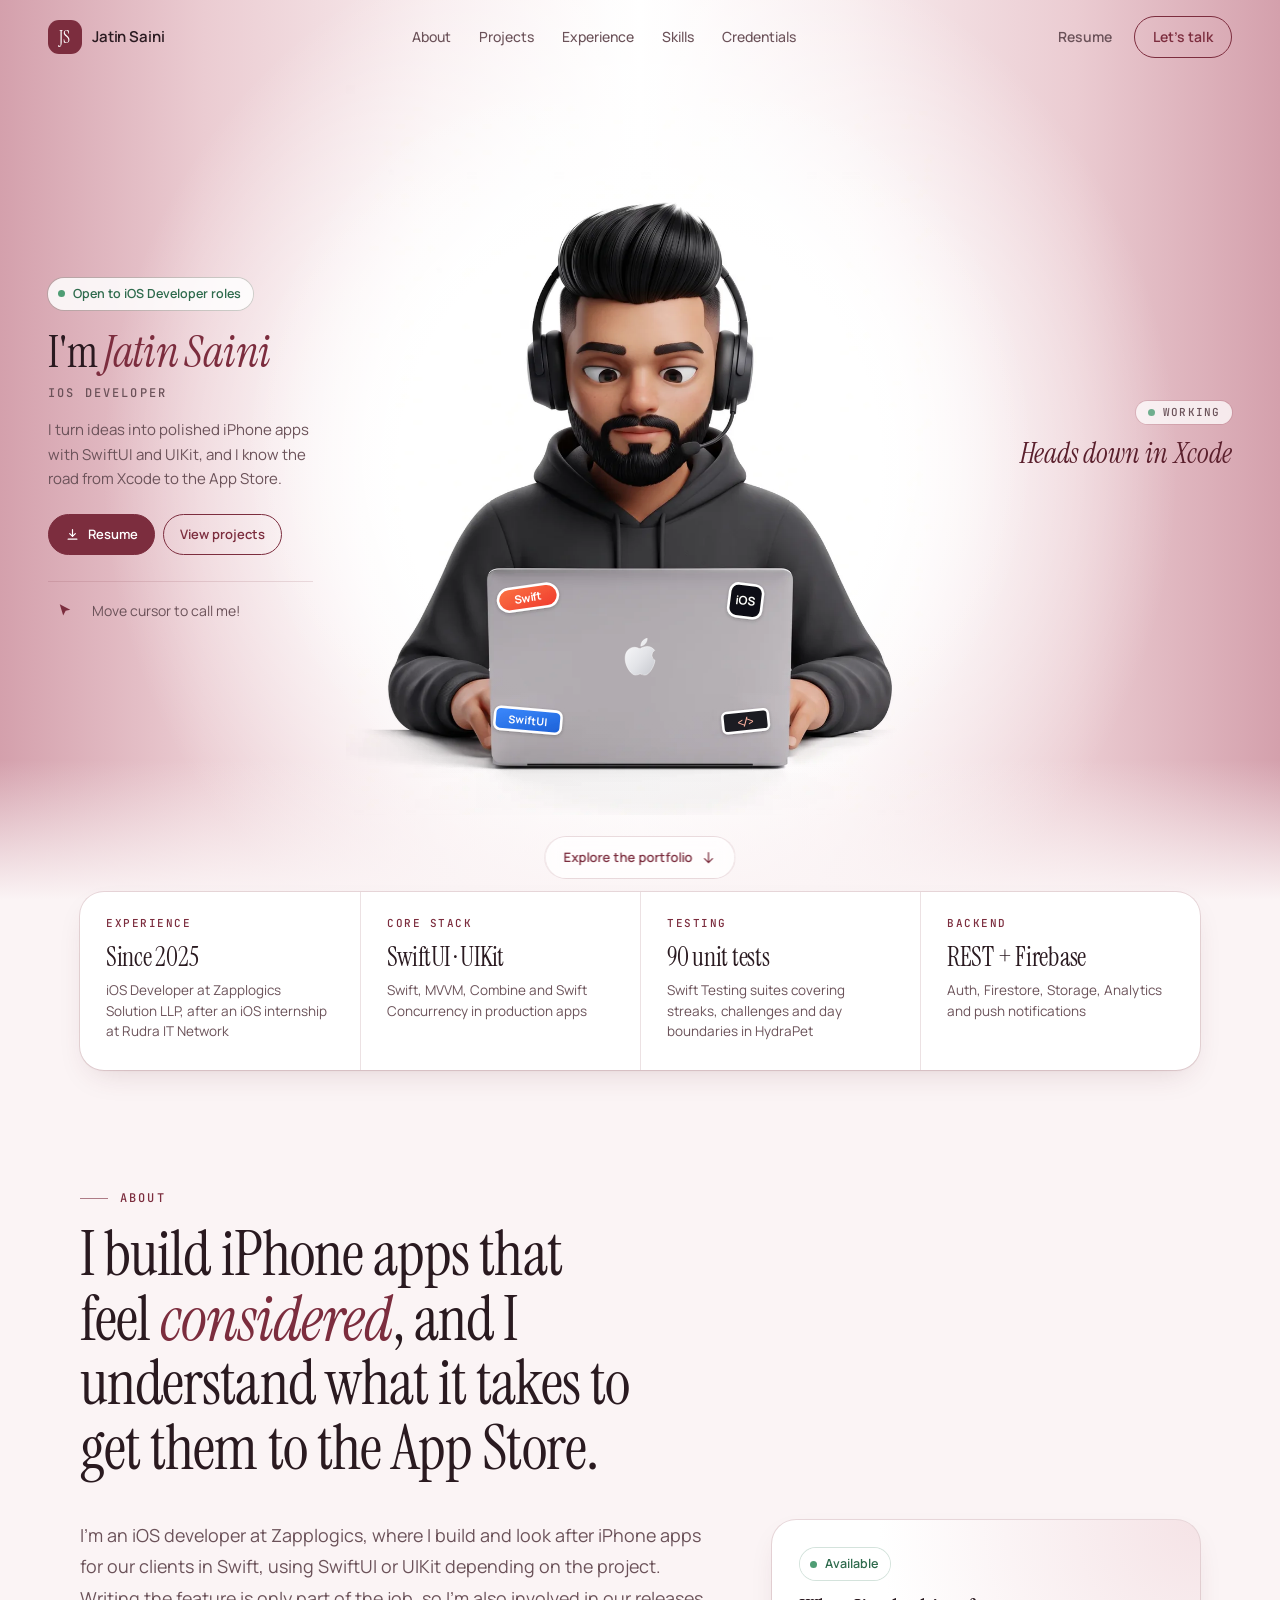
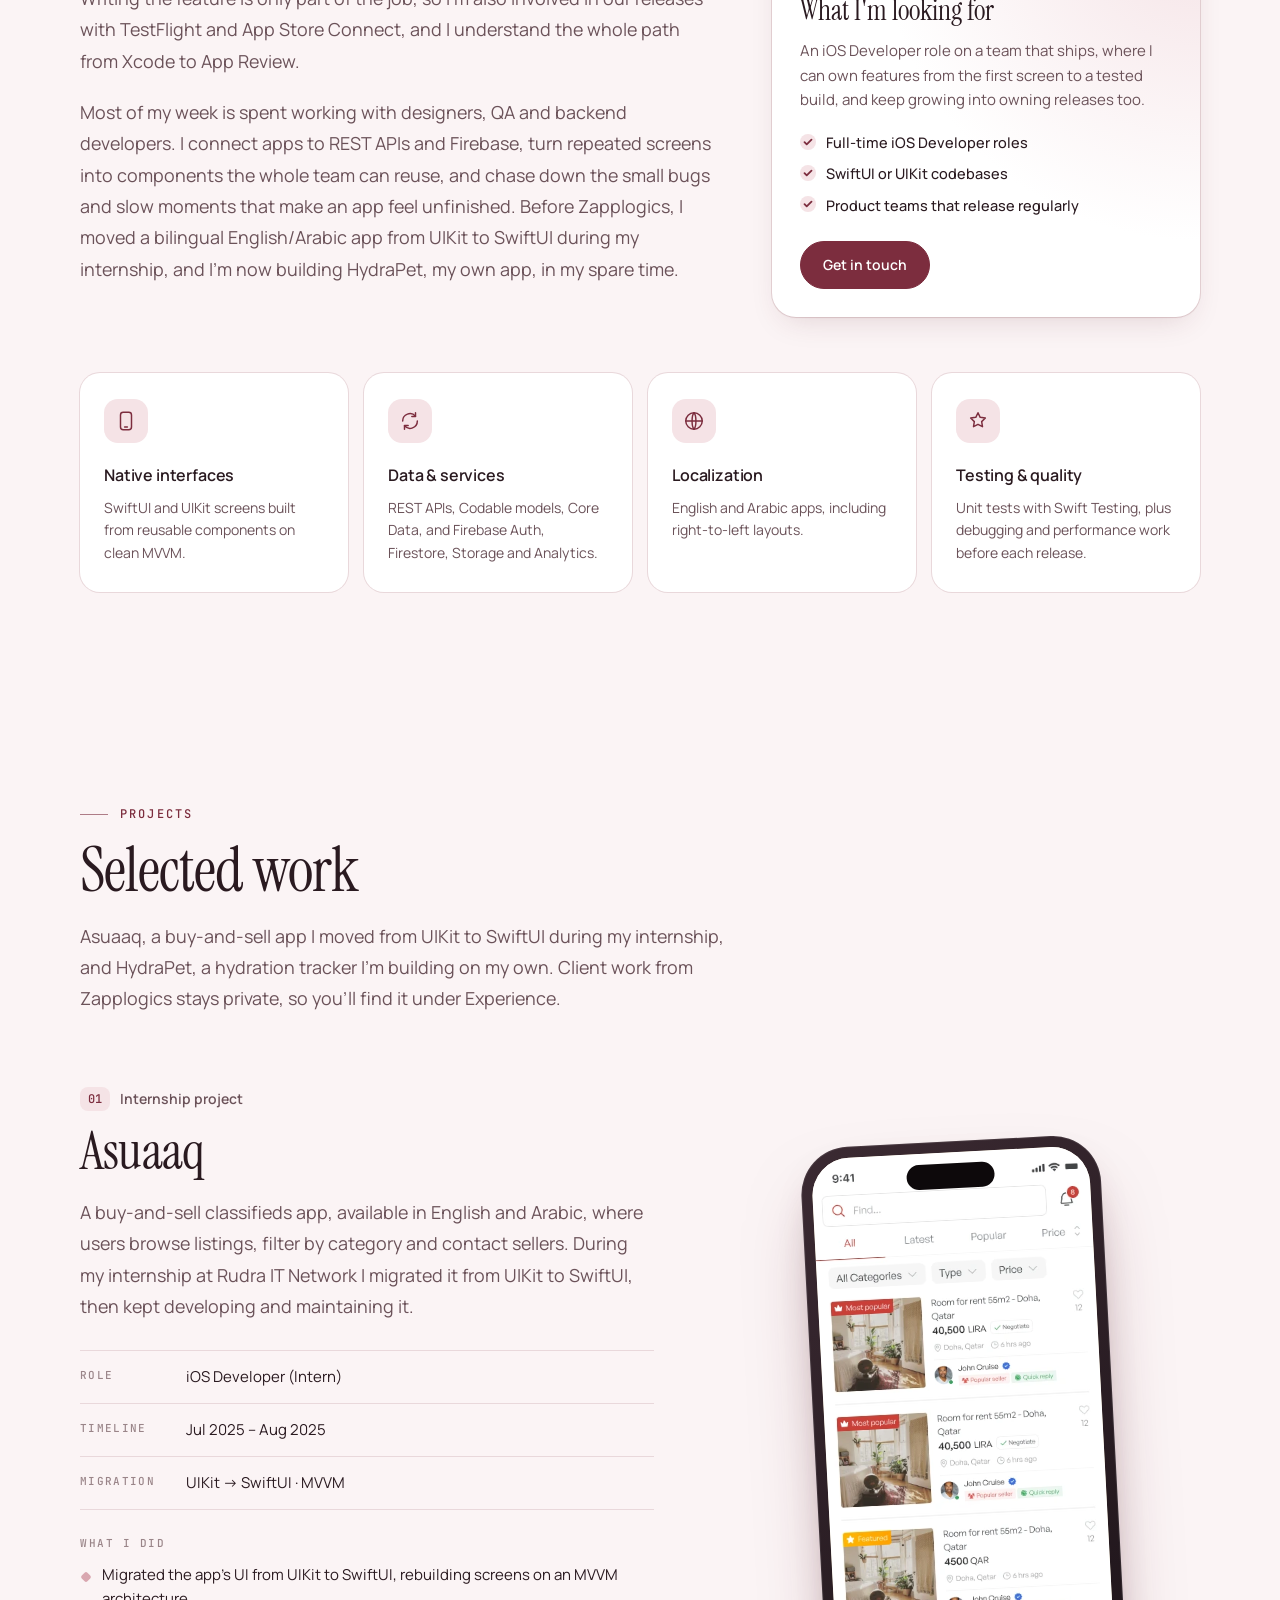
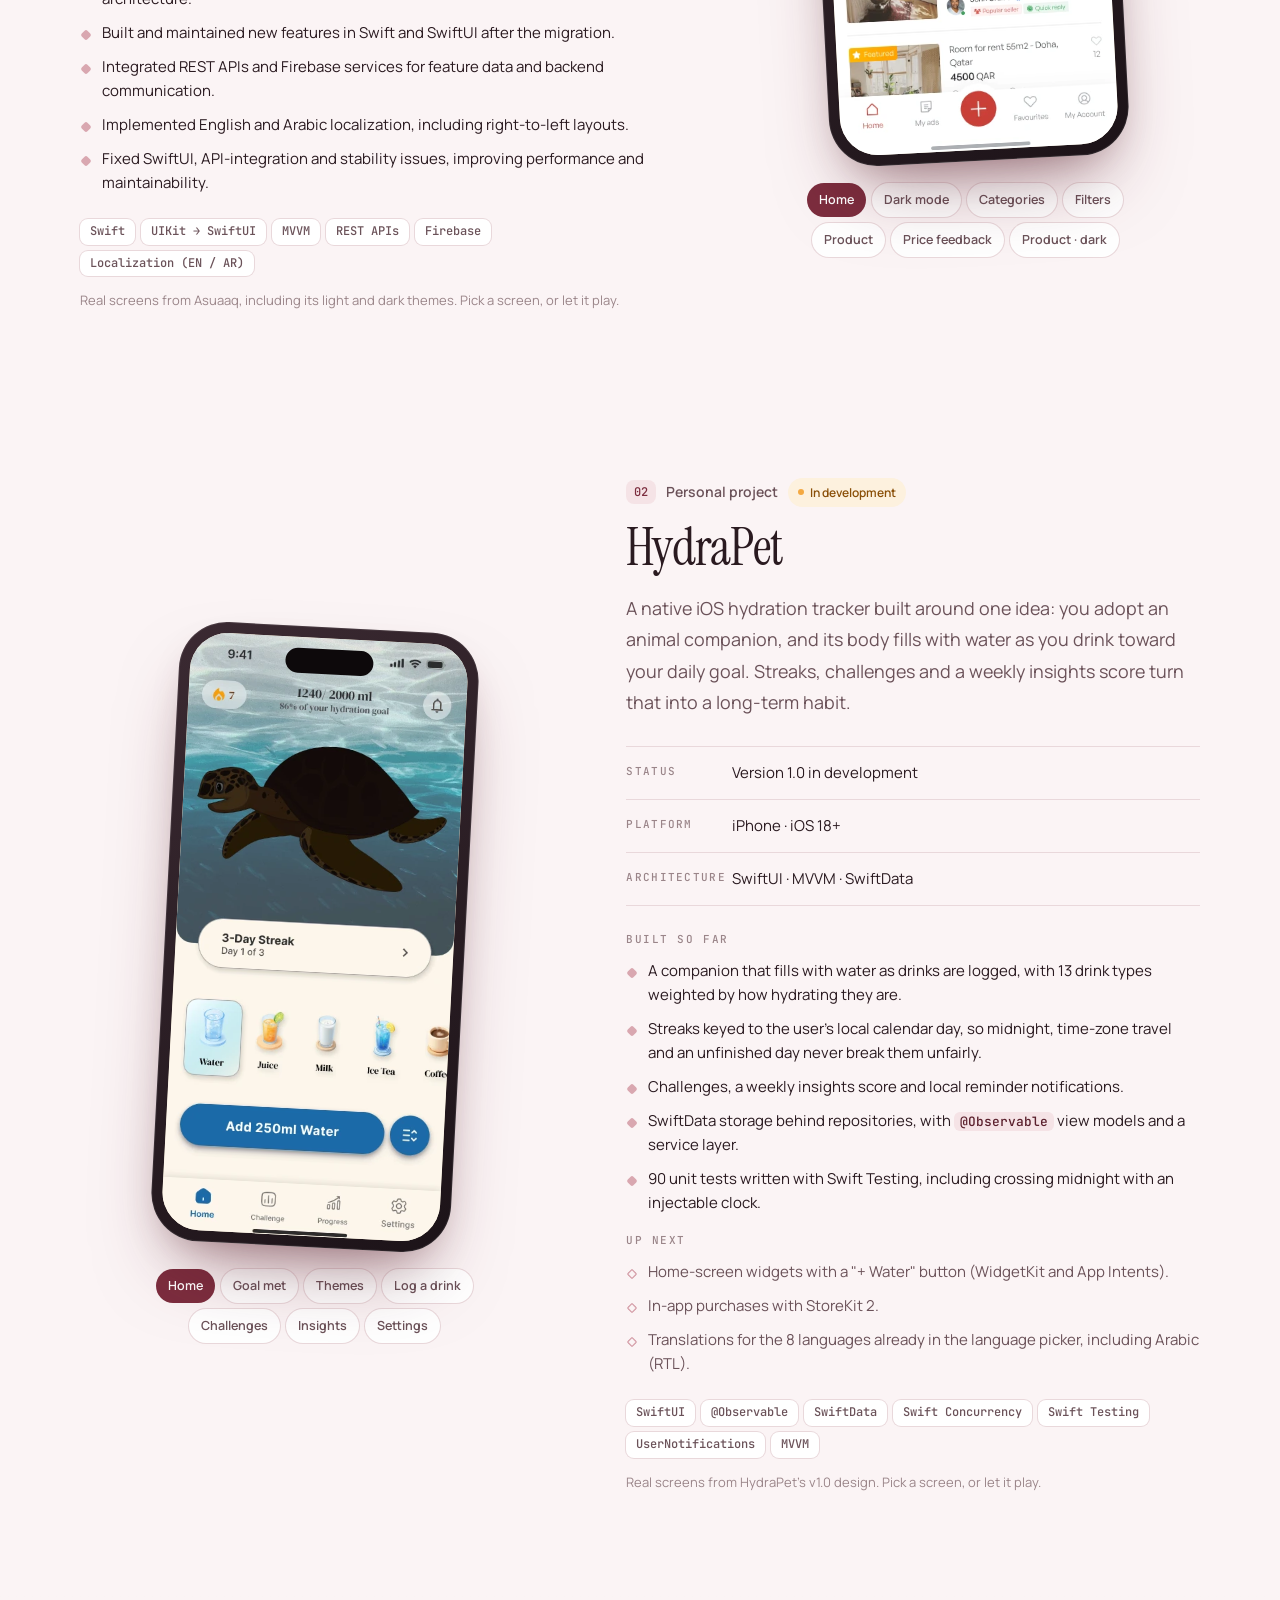
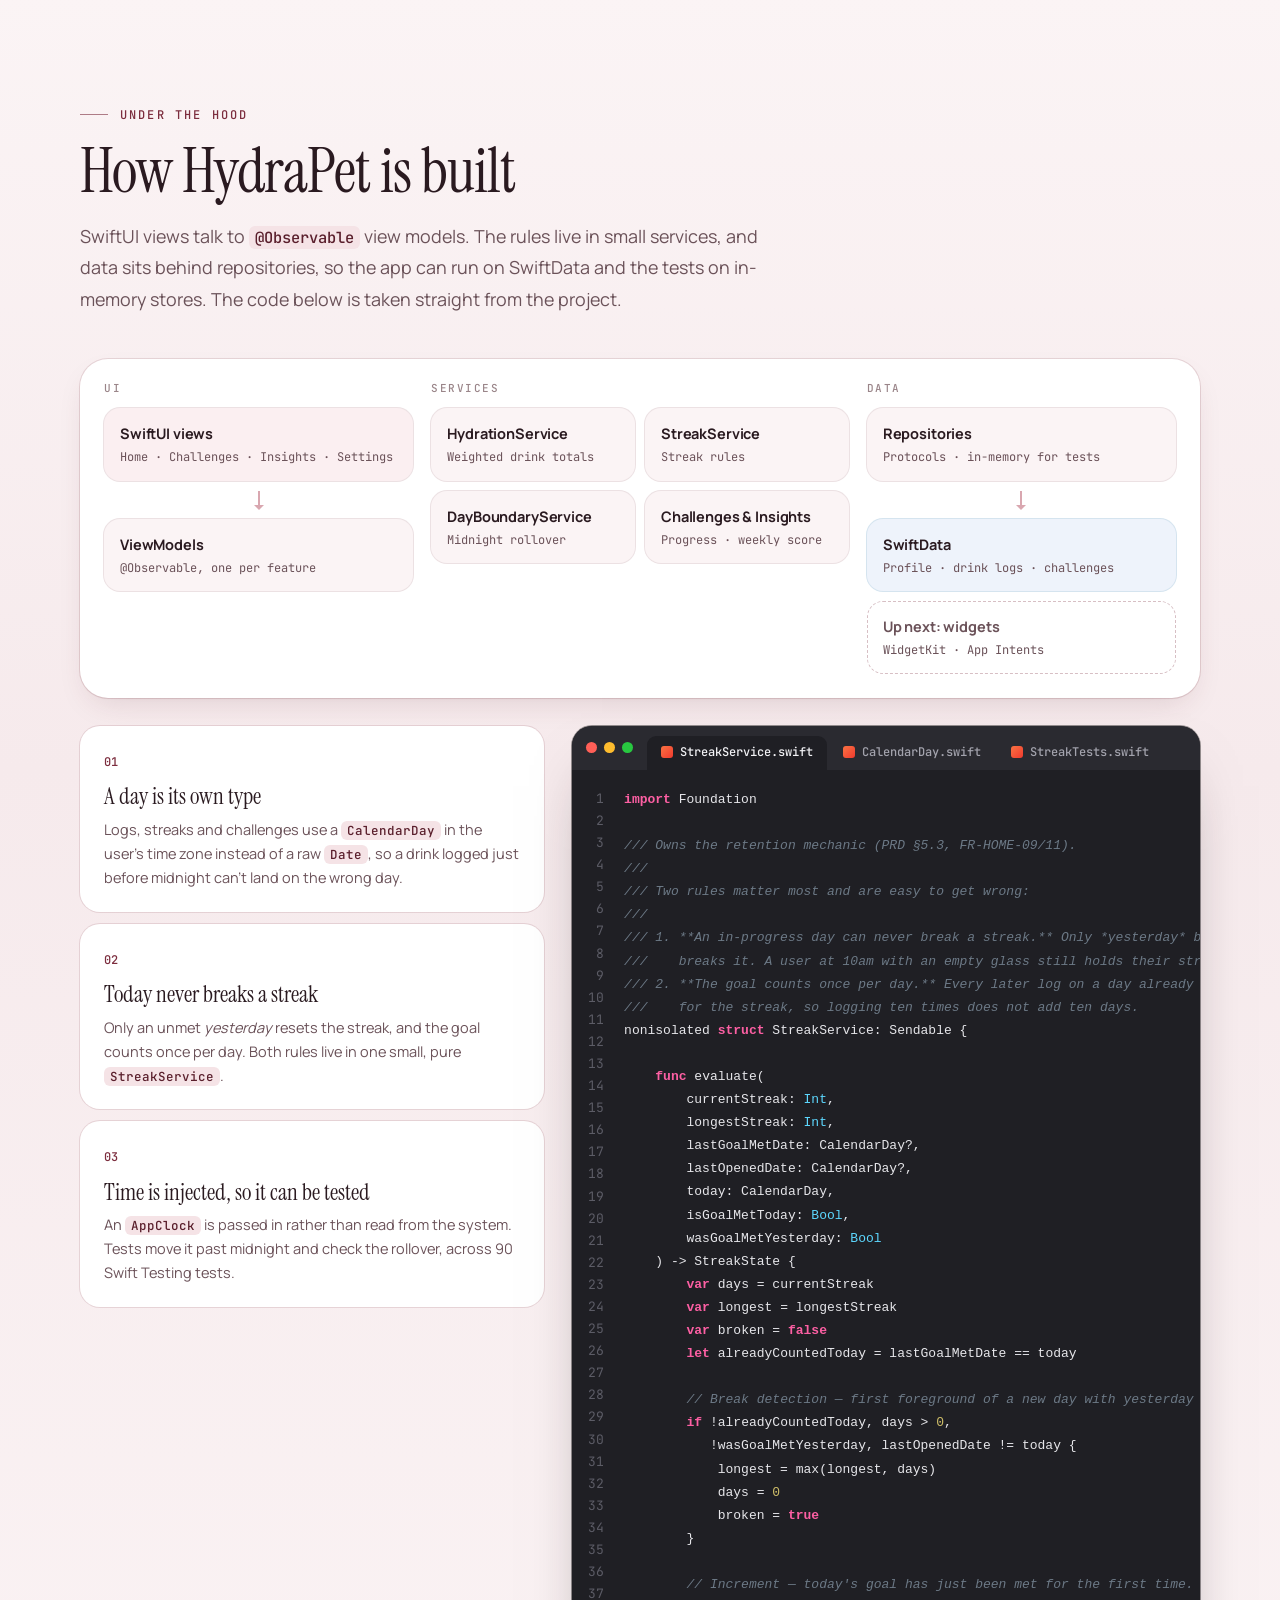
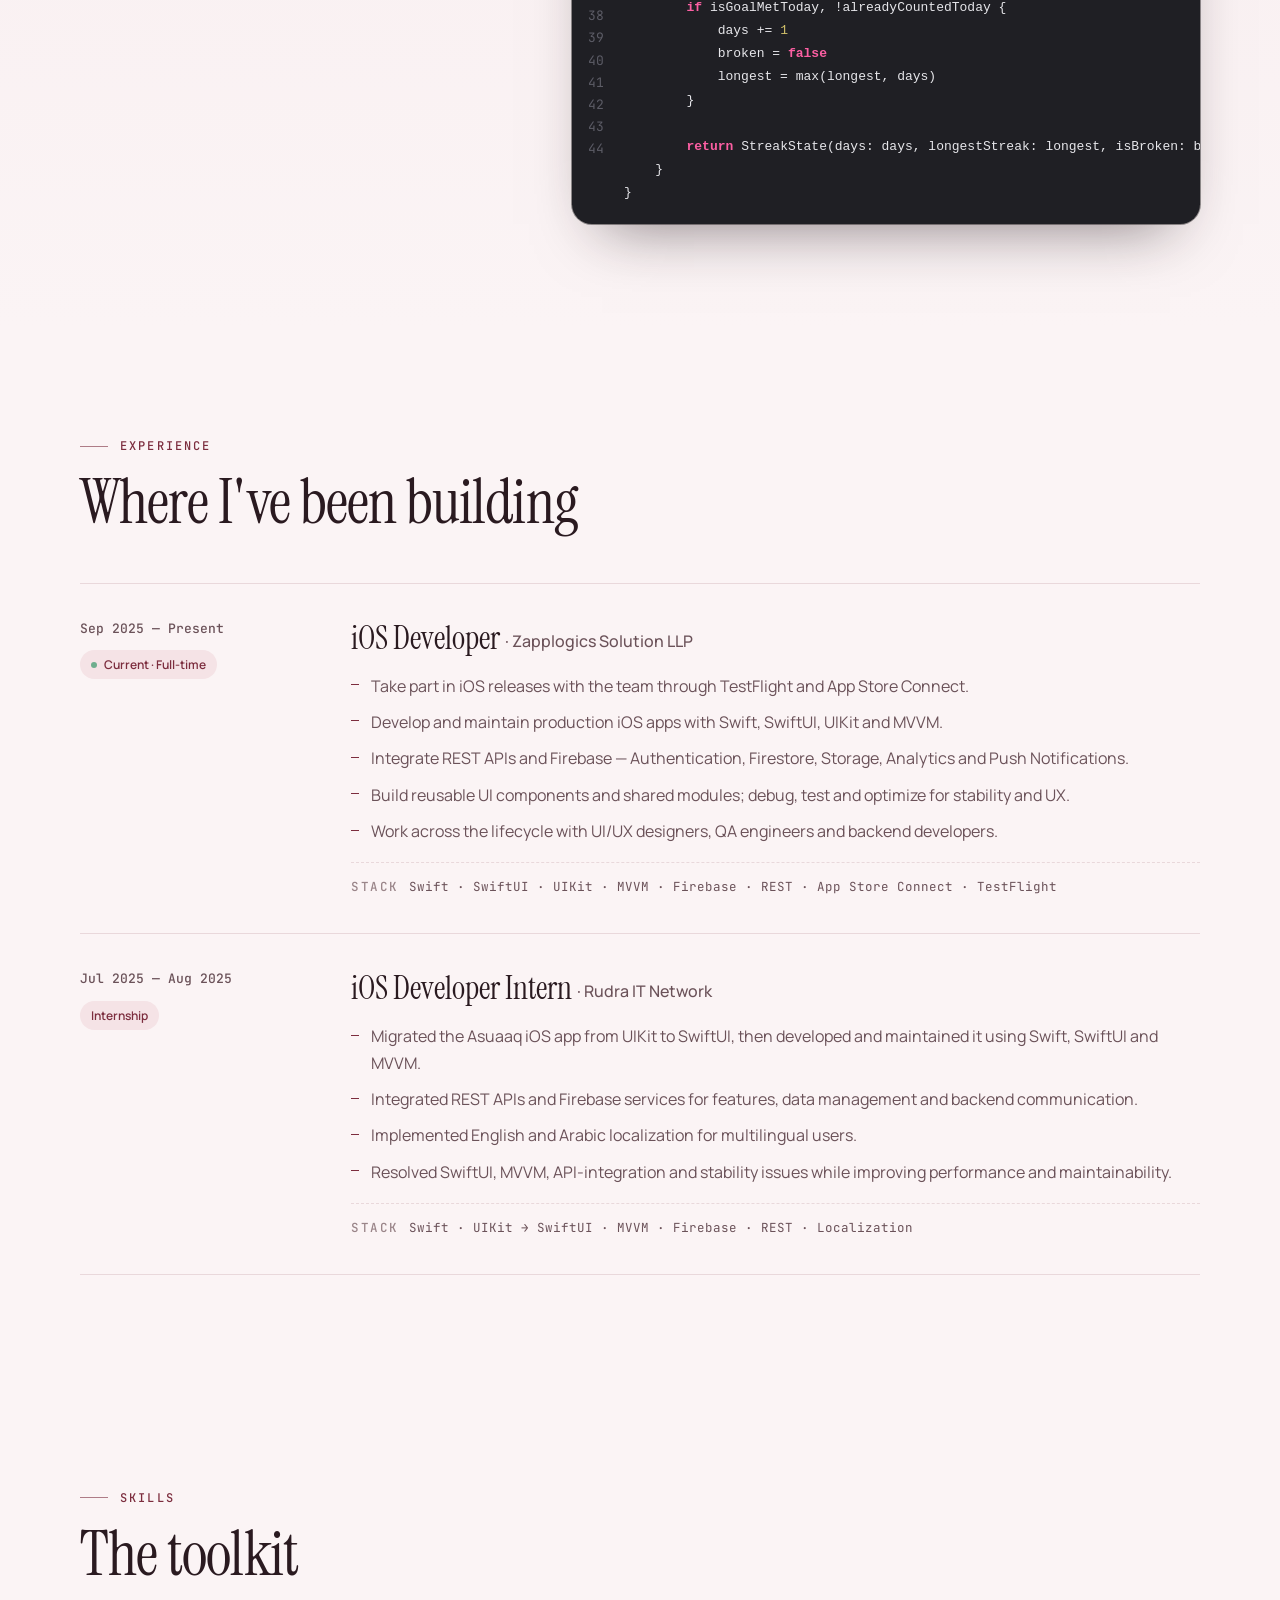
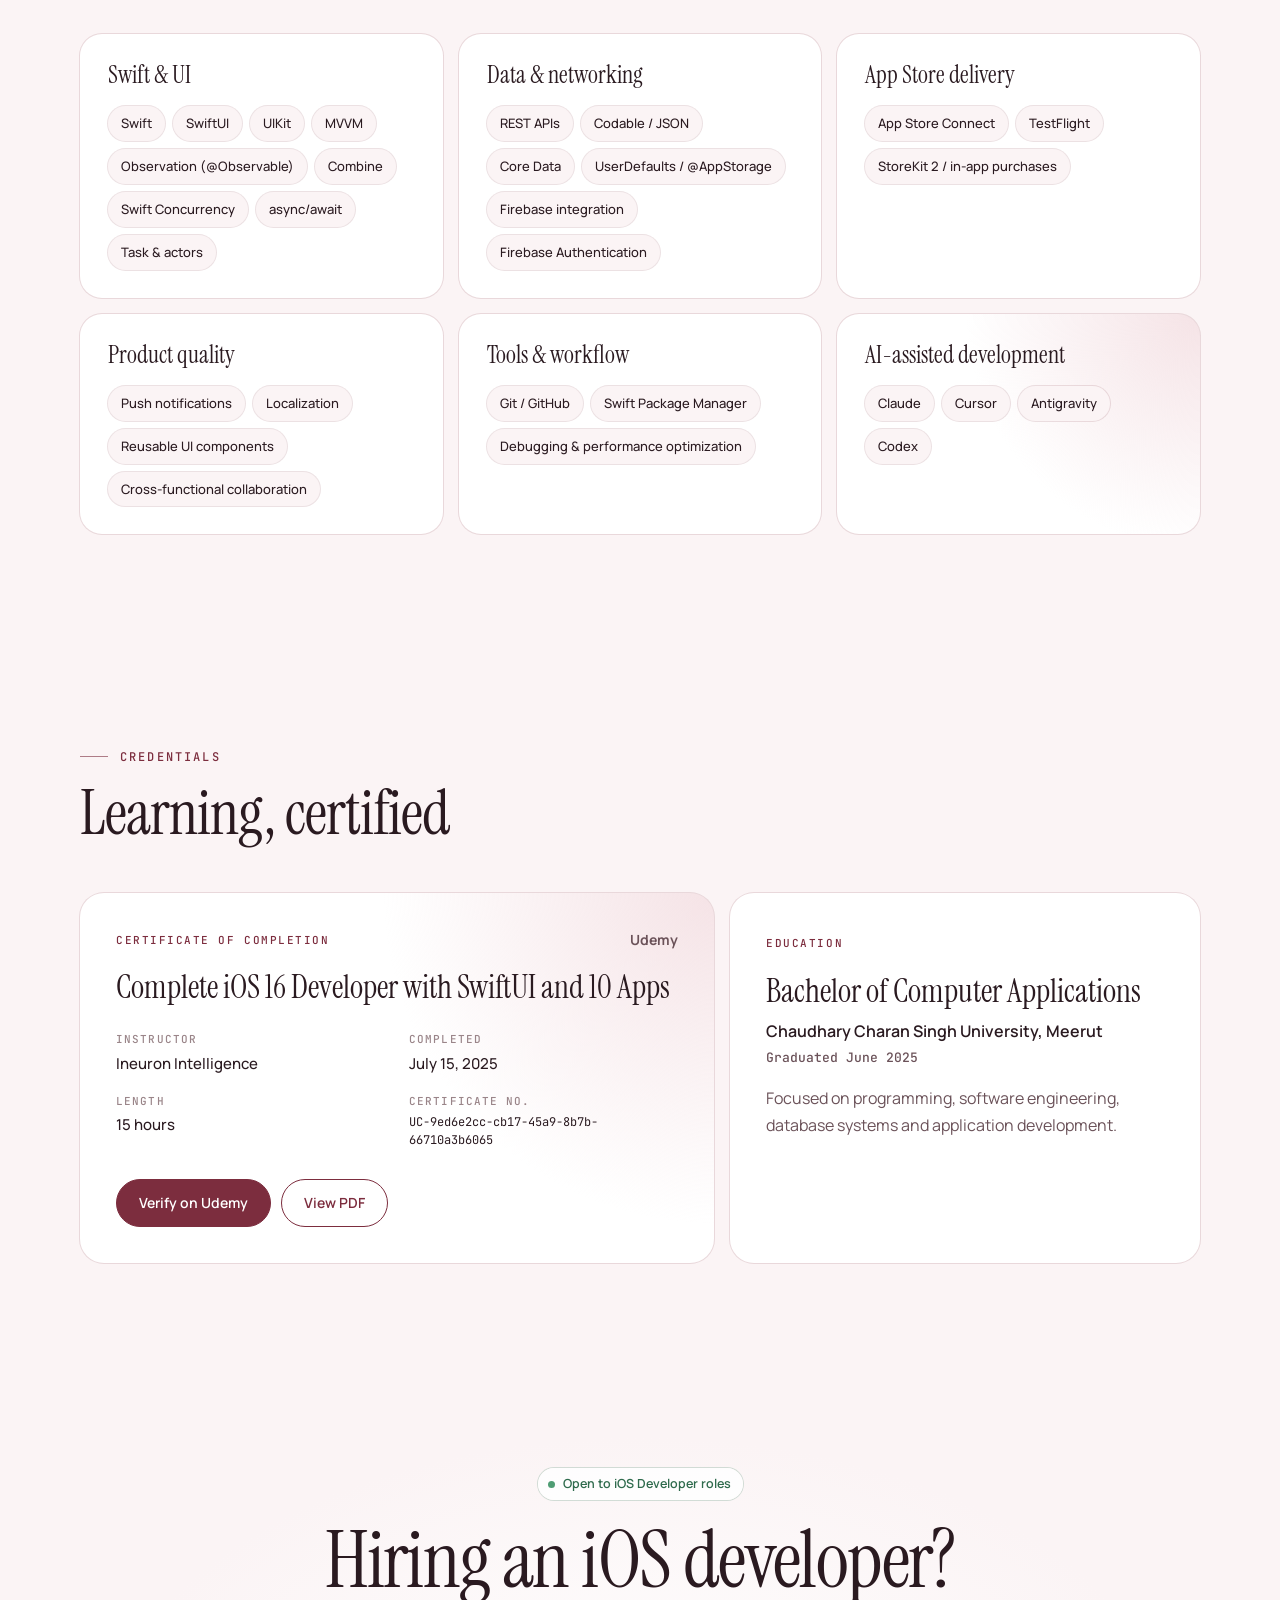
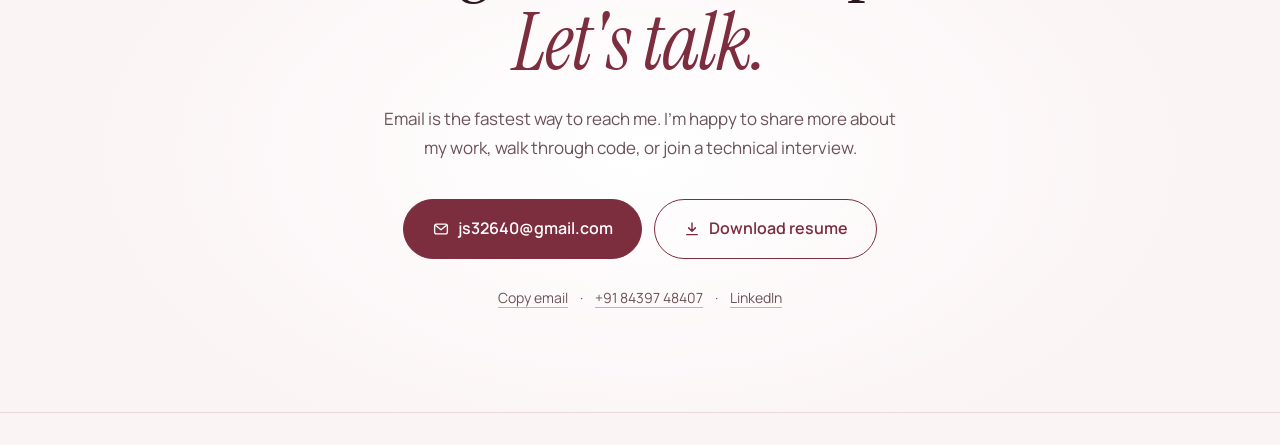
==== commit 73c138c9: "Bug fix" ====
--- a/index.html
+++ b/index.html
@@ -26,6 +26,8 @@
   <link rel="preconnect" href="https://fonts.googleapis.com">
   <link rel="preconnect" href="https://fonts.gstatic.com" crossorigin>
   <link href="https://fonts.googleapis.com/css2?family=Instrument+Serif:ital@0;1&family=Manrope:wght@400;500;600;700&family=JetBrains+Mono:wght@400;500&display=swap" rel="stylesheet">
+  <link rel="preload" as="image" href="frames/work-1.webp" fetchpriority="high">
+  <link rel="preload" as="fetch" href="frames/manifest.json" crossorigin>
   <link rel="stylesheet" href="styles.css">
 </head>
 <body>
@@ -77,47 +79,52 @@
     <div class="hero__stage" data-stage tabindex="0" role="button" aria-label="Say hi to Jatin">
       <canvas class="hero__frames" data-frames hidden></canvas>
       <!-- lid decoration for the 3D frames (coordinates of the 1856x2304 source frames) -->
-      <svg class="hero__lid" data-lid hidden viewBox="0 0 1856 2304" preserveAspectRatio="xMidYMax meet" aria-hidden="true">
-        <defs>
-          <linearGradient id="lidLogo" x1="0" y1="0" x2="1" y2="1">
-            <stop offset="0" stop-color="#fbfbfc"/><stop offset=".55" stop-color="#e3e4e8"/><stop offset="1" stop-color="#c6c8ce"/>
-          </linearGradient>
-          <linearGradient id="lidSwift" x1="0" y1="0" x2="1" y2="1">
-            <stop offset="0" stop-color="#fa7343"/><stop offset="1" stop-color="#f03a2e"/>
-          </linearGradient>
-          <linearGradient id="lidSwiftUI" x1="0" y1="0" x2="1" y2="1">
-            <stop offset="0" stop-color="#3d8bff"/><stop offset="1" stop-color="#1b5fd6"/>
-          </linearGradient>
-          <filter id="lidShadow" x="-20%" y="-20%" width="140%" height="160%">
-            <feDropShadow dx="0" dy="4" stdDeviation="5" flood-color="#2a2a33" flood-opacity=".28"/>
-          </filter>
-          <path id="appleMark" d="M50 33 C58 28 72 24 82 30 C86 32 89 35 91 38 A16 16 0 0 0 92 66 C90 80 82 96 72 104 C66 109 60 108 50 104 C40 108 34 109 28 104 C14 92 6 72 8 55 C10 36 26 26 40 30 C44 31 47 33 50 33 Z M52 26 C52 14 60 6 70 4 C70 16 62 24 52 26 Z"/>
-        </defs>
-        <!-- polished logo, centred on the lid -->
-        <g transform="translate(873 1742) scale(1.12)">
-          <use href="#appleMark" fill="url(#lidLogo)"/>
-          <use href="#appleMark" fill="none" stroke="#ffffff" stroke-width="1.5" opacity=".8"/>
-        </g>
-        <!-- stickers -->
-        <g filter="url(#lidShadow)" font-family="Manrope, -apple-system, sans-serif" font-weight="700" text-anchor="middle">
-          <g transform="rotate(-8 575 1618)">
-            <rect x="480" y="1582" width="190" height="72" rx="36" fill="url(#lidSwift)" stroke="#fff" stroke-width="8"/>
-            <text x="575" y="1631" font-size="36" fill="#fff">Swift</text>
+      <div class="hero__kf" data-kf>
+        <div class="hero__kf-frames">
+          <img class="is-on" src="frames/work-1.webp" data-kf-src="work-1.webp" alt="" width="1080" height="1341" fetchpriority="high" decoding="async">
+        </div>
+        <svg class="hero__lid" data-lid viewBox="0 0 1856 2304" preserveAspectRatio="xMidYMax meet" aria-hidden="true">
+          <defs>
+            <linearGradient id="lidLogo" x1="0" y1="0" x2="1" y2="1">
+              <stop offset="0" stop-color="#fbfbfc"/><stop offset=".55" stop-color="#e3e4e8"/><stop offset="1" stop-color="#c6c8ce"/>
+            </linearGradient>
+            <linearGradient id="lidSwift" x1="0" y1="0" x2="1" y2="1">
+              <stop offset="0" stop-color="#fa7343"/><stop offset="1" stop-color="#f03a2e"/>
+            </linearGradient>
+            <linearGradient id="lidSwiftUI" x1="0" y1="0" x2="1" y2="1">
+              <stop offset="0" stop-color="#3d8bff"/><stop offset="1" stop-color="#1b5fd6"/>
+            </linearGradient>
+            <filter id="lidShadow" x="-20%" y="-20%" width="140%" height="160%">
+              <feDropShadow dx="0" dy="4" stdDeviation="5" flood-color="#2a2a33" flood-opacity=".28"/>
+            </filter>
+            <path id="appleMark" d="M50 33 C58 28 72 24 82 30 C86 32 89 35 91 38 A16 16 0 0 0 92 66 C90 80 82 96 72 104 C66 109 60 108 50 104 C40 108 34 109 28 104 C14 92 6 72 8 55 C10 36 26 26 40 30 C44 31 47 33 50 33 Z M52 26 C52 14 60 6 70 4 C70 16 62 24 52 26 Z"/>
+          </defs>
+          <!-- polished logo, centred on the lid -->
+          <g transform="translate(873 1742) scale(1.12)">
+            <use href="#appleMark" fill="url(#lidLogo)"/>
+            <use href="#appleMark" fill="none" stroke="#ffffff" stroke-width="1.5" opacity=".8"/>
           </g>
-          <g transform="rotate(7 1262 1628)">
-            <rect x="1210" y="1576" width="104" height="104" rx="26" fill="#111114" stroke="#fff" stroke-width="8"/>
-            <text x="1262" y="1641" font-size="38" fill="#fff">iOS</text>
+          <!-- stickers -->
+          <g filter="url(#lidShadow)" font-family="Manrope, -apple-system, sans-serif" font-weight="700" text-anchor="middle">
+            <g transform="rotate(-8 575 1618)">
+              <rect x="480" y="1582" width="190" height="72" rx="36" fill="url(#lidSwift)" stroke="#fff" stroke-width="8"/>
+              <text x="575" y="1631" font-size="36" fill="#fff">Swift</text>
+            </g>
+            <g transform="rotate(7 1262 1628)">
+              <rect x="1210" y="1576" width="104" height="104" rx="26" fill="#111114" stroke="#fff" stroke-width="8"/>
+              <text x="1262" y="1641" font-size="38" fill="#fff">iOS</text>
+            </g>
+            <g transform="rotate(5 575 2005)">
+              <rect x="470" y="1970" width="210" height="70" rx="18" fill="url(#lidSwiftUI)" stroke="#fff" stroke-width="8"/>
+              <text x="575" y="2018" font-size="34" fill="#fff">SwiftUI</text>
+            </g>
+            <g transform="rotate(-6 1262 2008)">
+              <rect x="1190" y="1976" width="144" height="64" rx="14" fill="#1c1c22" stroke="#fff" stroke-width="8"/>
+              <text x="1262" y="2020" font-size="32" font-family="JetBrains Mono, monospace" font-weight="500" fill="#ffb4a2">&lt;/&gt;</text>
+            </g>
           </g>
-          <g transform="rotate(5 575 2005)">
-            <rect x="470" y="1970" width="210" height="70" rx="18" fill="url(#lidSwiftUI)" stroke="#fff" stroke-width="8"/>
-            <text x="575" y="2018" font-size="34" fill="#fff">SwiftUI</text>
-          </g>
-          <g transform="rotate(-6 1262 2008)">
-            <rect x="1190" y="1976" width="144" height="64" rx="14" fill="#1c1c22" stroke="#fff" stroke-width="8"/>
-            <text x="1262" y="2020" font-size="32" font-family="JetBrains Mono, monospace" font-weight="500" fill="#ffb4a2">&lt;/&gt;</text>
-          </g>
-        </g>
-      </svg>
+        </svg>
+      </div>
       <svg id="dev" class="hero__svg" viewBox="110 20 420 520" preserveAspectRatio="xMidYMax meet" aria-hidden="true">
         <!-- Flat illustration: one base colour and one crisp shadow per material, no translucent layers -->
         <defs>
--- a/styles.css
+++ b/styles.css
@@ -780,6 +780,9 @@
   backface-visibility: hidden;
 }
 .hero__kf img.is-on { opacity: 1; }
+/* the drawn character is only a fallback for when the 3D frames can't load */
+.hero__stage:not(.is-fallback) .hero__svg { display: none; }
+.hero__stage.is-fallback .hero__kf { display: none; }
 .hero__kf-frames { position: absolute; inset: 0; isolation: isolate; }
 .hero__lid { position: absolute; inset: 0; width: 100%; height: 100%; pointer-events: none; }
 @keyframes kf-breathe {
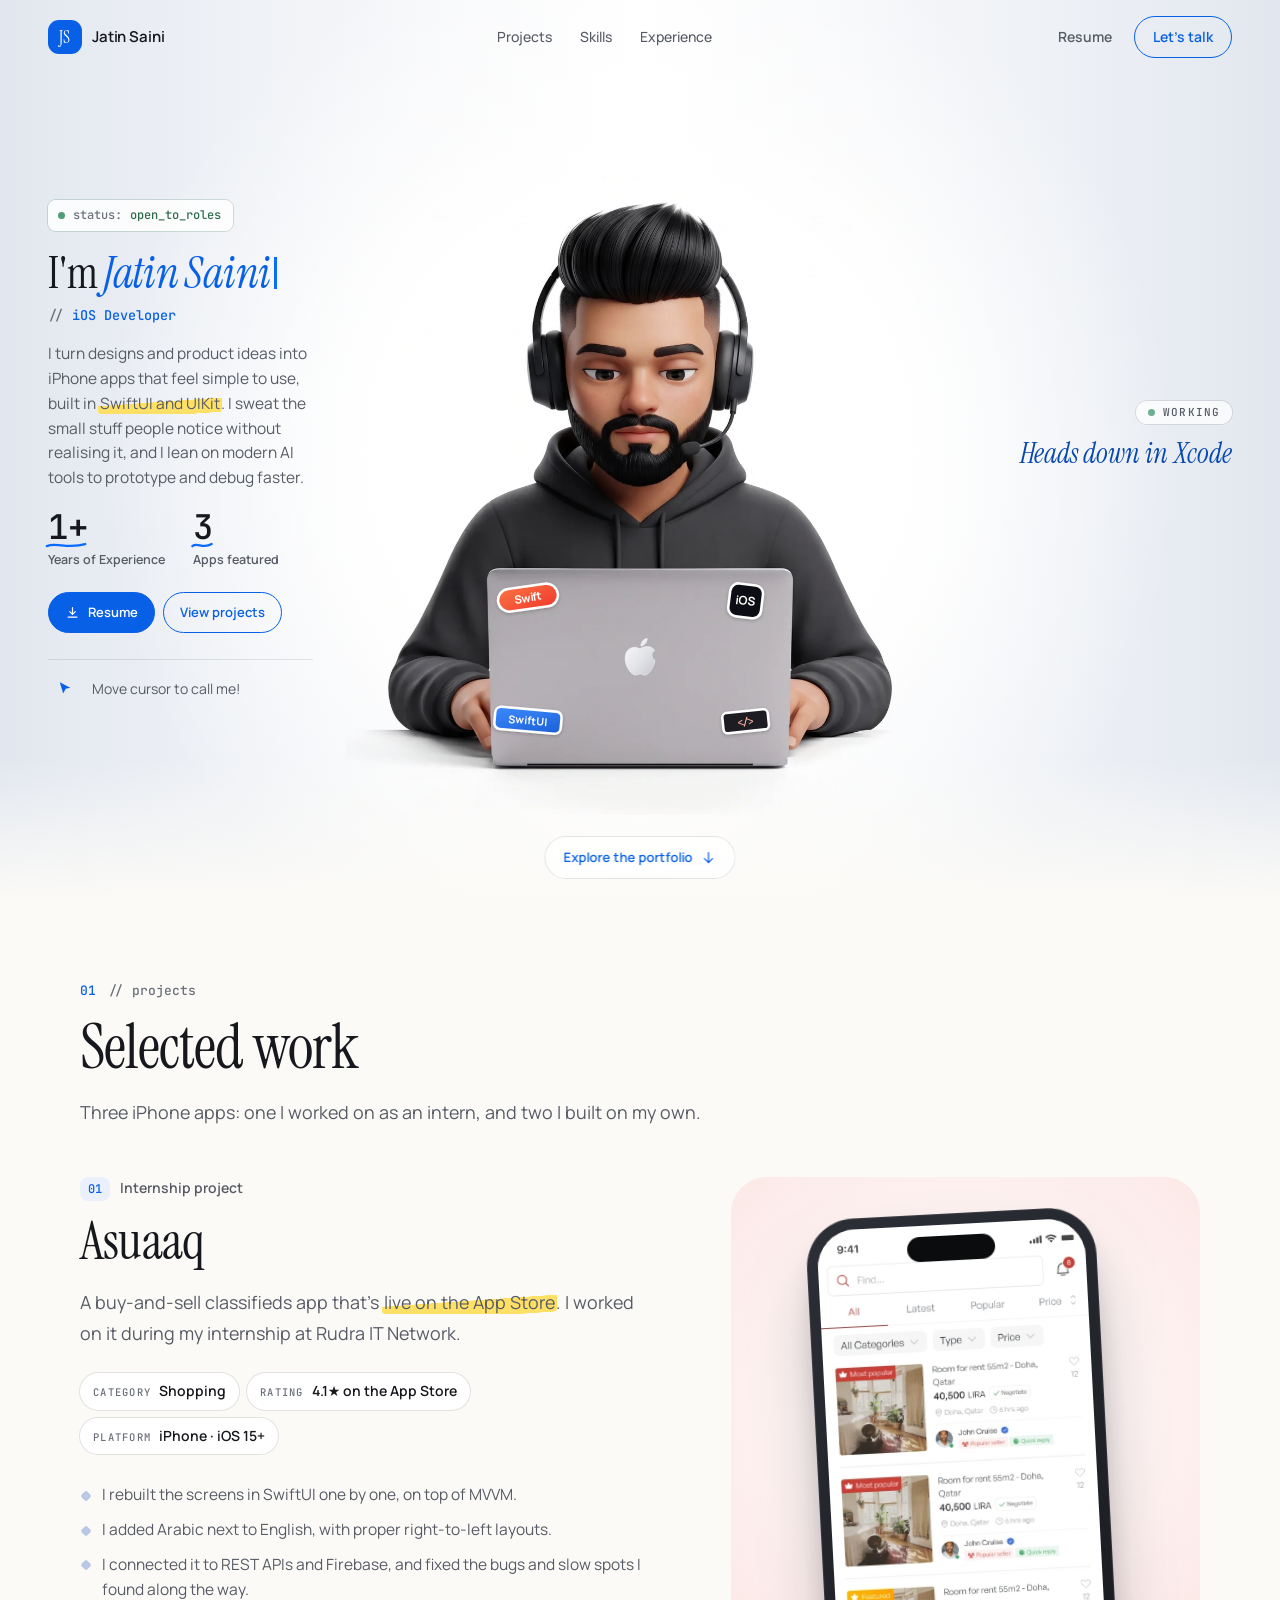
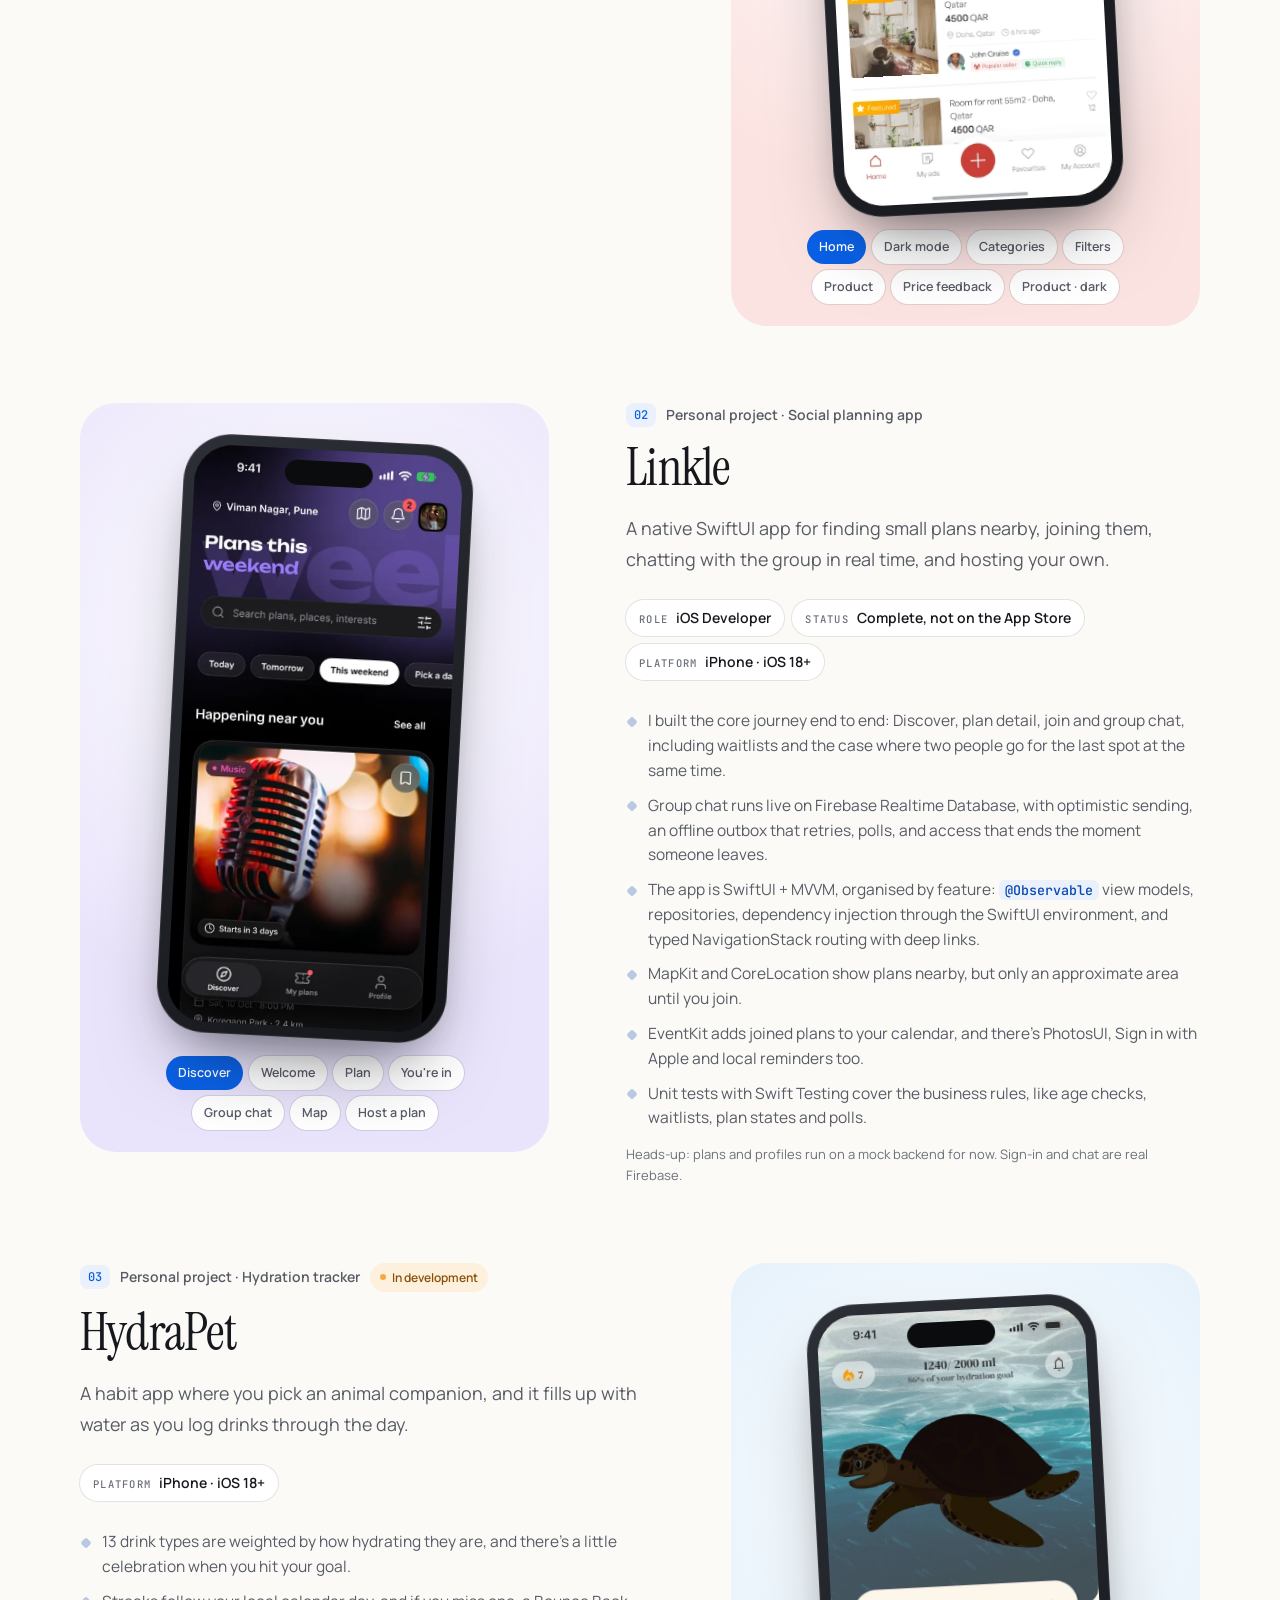
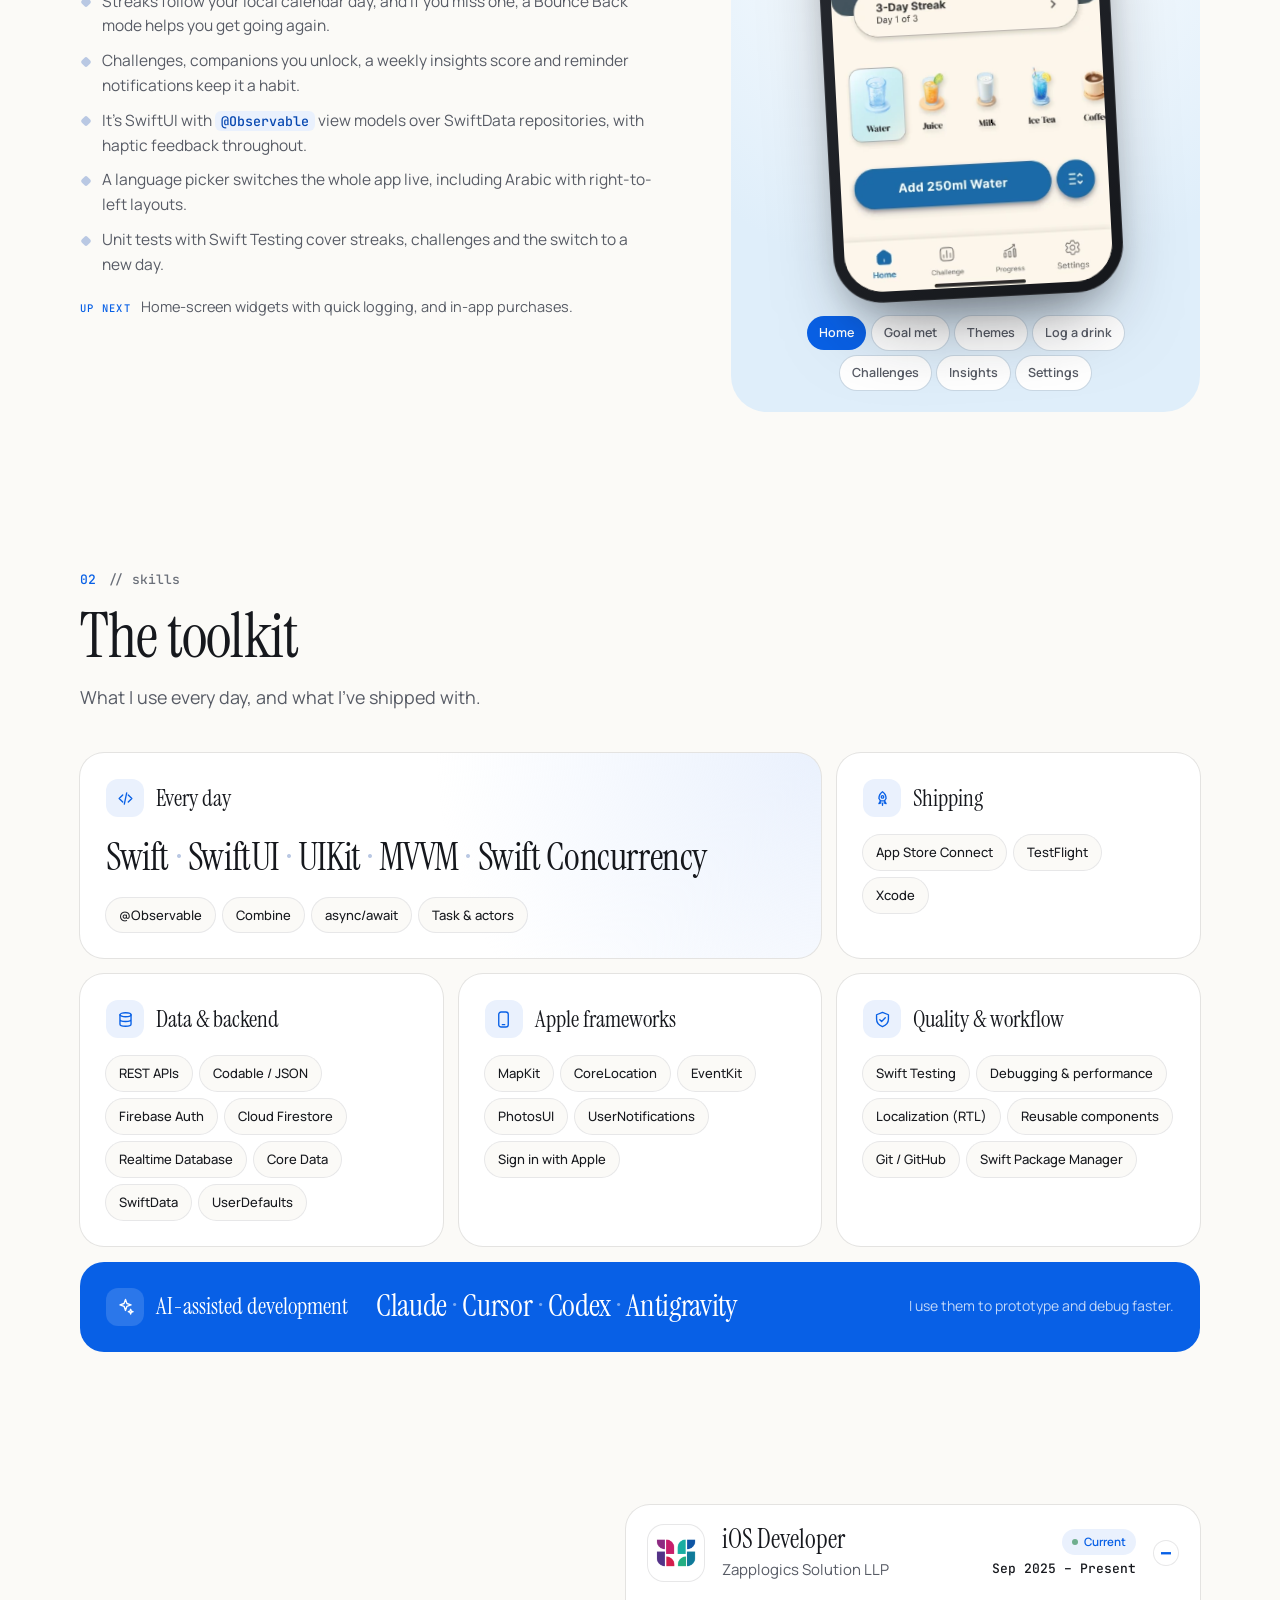
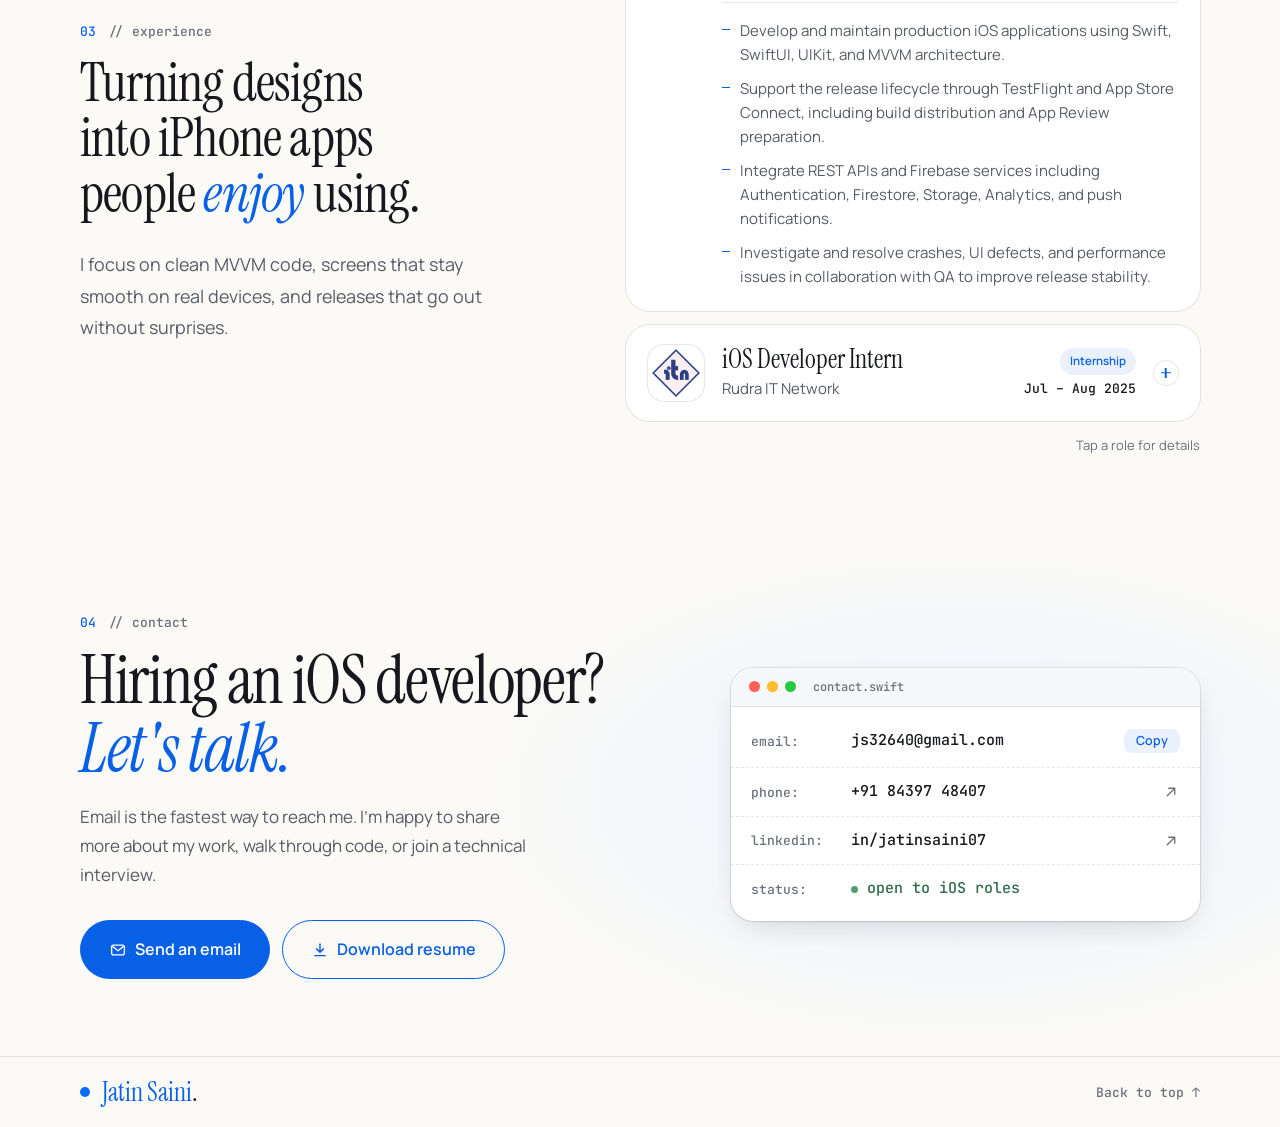
==== commit 63ea2e0b: "Updated" ====
--- a/index.html
+++ b/index.html
@@ -5,7 +5,7 @@
   <meta name="viewport" content="width=device-width, initial-scale=1, viewport-fit=cover">
   <title>Jatin Saini — iOS Developer</title>
   <meta name="description" content="Jatin Saini, iOS Developer at Zapplogics Solution LLP. Builds production iPhone apps with Swift, SwiftUI, UIKit and MVVM, and works on the release process through TestFlight and the App Store. Open to iOS Developer roles.">
-  <meta name="theme-color" content="#fbf4f5">
+  <meta name="theme-color" content="#fbfaf7">
   <meta property="og:title" content="Jatin Saini — iOS Developer">
   <meta property="og:description" content="iOS Developer: Swift, SwiftUI, UIKit, Firebase and App Store release workflows. Open to iOS Developer roles.">
   <meta property="og:type" content="profile">
@@ -19,10 +19,10 @@
     "email": "mailto:js32640@gmail.com",
     "worksFor": { "@type": "Organization", "name": "Zapplogics Solution LLP" },
     "alumniOf": { "@type": "CollegeOrUniversity", "name": "Chaudhary Charan Singh University, Meerut" },
-    "knowsAbout": ["Swift", "SwiftUI", "UIKit", "MVVM", "Combine", "Swift Concurrency", "Core Data", "Firebase", "StoreKit 2", "App Store Connect", "TestFlight"]
+    "knowsAbout": ["Swift", "SwiftUI", "UIKit", "MVVM", "Combine", "Swift Concurrency", "Core Data", "Firebase", "App Store Connect", "TestFlight"]
   }
   </script>
-  <link rel="icon" href="data:image/svg+xml,%3Csvg xmlns='http://www.w3.org/2000/svg' viewBox='0 0 64 64'%3E%3Crect width='64' height='64' rx='16' fill='%237c2d3e'/%3E%3Ctext x='32' y='42' font-family='Georgia,serif' font-size='28' fill='%23fff' text-anchor='middle'%3EJS%3C/text%3E%3C/svg%3E">
+  <link rel="icon" href="data:image/svg+xml,%3Csvg xmlns='http://www.w3.org/2000/svg' viewBox='0 0 64 64'%3E%3Crect width='64' height='64' rx='16' fill='%230860e6'/%3E%3Ctext x='32' y='42' font-family='Georgia,serif' font-size='28' fill='%23fff' text-anchor='middle'%3EJS%3C/text%3E%3C/svg%3E">
   <link rel="preconnect" href="https://fonts.googleapis.com">
   <link rel="preconnect" href="https://fonts.gstatic.com" crossorigin>
   <link href="https://fonts.googleapis.com/css2?family=Instrument+Serif:ital@0;1&family=Manrope:wght@400;500;600;700&family=JetBrains+Mono:wght@400;500&display=swap" rel="stylesheet">
@@ -38,11 +38,9 @@
     <span class="nav__name">Jatin Saini</span>
   </a>
   <nav class="nav__links" aria-label="Primary">
-    <a href="#about">About</a>
     <a href="#work">Projects</a>
+    <a href="#skills">Skills</a>
     <a href="#experience">Experience</a>
-    <a href="#skills">Skills</a>
-    <a href="#credentials">Credentials</a>
   </nav>
   <div class="nav__actions">
     <a class="nav__resume" href="assets/Jatin-Saini-iOS-Resume.pdf" target="_blank" rel="noopener">Resume</a>
@@ -56,10 +54,14 @@
     <div class="hero__glow" aria-hidden="true"></div>
 
     <div class="hero__intro">
-      <p class="avail"><span class="avail__dot" aria-hidden="true"></span>Open to iOS Developer roles</p>
-      <h1 class="hero__hello">I'm <em>Jatin Saini</em></h1>
-      <p class="hero__role">iOS Developer</p>
-      <p class="hero__pitch">I turn ideas into polished iPhone apps with SwiftUI and UIKit, and I know the road from Xcode to the App Store.</p>
+      <p class="avail avail--code"><span class="avail__dot" aria-hidden="true"></span><span class="avail__key">status:</span> open_to_roles</p>
+      <h1 class="hero__hello">I'm <em>Jatin Saini</em><span class="caret" aria-hidden="true"></span></h1>
+      <p class="hero__role"><span aria-hidden="true">// </span>iOS Developer</p>
+      <p class="hero__pitch">I turn designs and product ideas into iPhone apps that feel simple to use, built in <mark class="hl">SwiftUI and UIKit</mark>. I sweat the small stuff people notice without realising it, and I lean on modern AI tools to prototype and debug faster.</p>
+      <dl class="hero__stats">
+        <div><dt>Years of Experience</dt><dd><span class="ul">1+<svg class="pen" viewBox="0 0 100 10" preserveAspectRatio="none" aria-hidden="true"><path d="M2 6 C 25 2, 55 9, 98 4"/></svg></span></dd></div>
+        <div><dt>Apps featured</dt><dd><span class="ul">3<svg class="pen" viewBox="0 0 100 10" preserveAspectRatio="none" aria-hidden="true"><path d="M2 6 C 25 2, 55 9, 98 4"/></svg></span></dd></div>
+      </dl>
       <div class="hero__cta">
         <a class="btn btn--solid btn--sm" href="assets/Jatin-Saini-iOS-Resume.pdf" target="_blank" rel="noopener">
           <svg viewBox="0 0 24 24" width="15" height="15" aria-hidden="true"><path d="M12 4v11m0 0l-4.5-4.5M12 15l4.5-4.5M5 19.5h14" fill="none" stroke="currentColor" stroke-width="1.9" stroke-linecap="round" stroke-linejoin="round"/></svg>
@@ -164,7 +166,7 @@
             <stop offset="0" stop-color="#e6e8eb"/><stop offset=".5" stop-color="#cfd2d8"/><stop offset="1" stop-color="#b4b8c0"/>
           </linearGradient>
           <radialGradient id="gShadow">
-            <stop offset="0" stop-color="#5a1f2c" stop-opacity=".22"/><stop offset="1" stop-color="#5a1f2c" stop-opacity="0"/>
+            <stop offset="0" stop-color="#1a1d24" stop-opacity=".22"/><stop offset="1" stop-color="#1a1d24" stop-opacity="0"/>
           </radialGradient>
         </defs>
 
@@ -333,143 +335,36 @@
       <p class="hero__message is-in" data-message aria-live="polite">Heads down in Xcode</p>
     </div>
 
-    <a class="hero__scroll" href="#glance" data-scroll-cue>
+    <a class="hero__scroll" href="#work" data-scroll-cue>
       <span>Explore the portfolio</span>
       <svg viewBox="0 0 24 24" width="16" height="16" aria-hidden="true"><path d="M12 4v15m0 0l-6-6m6 6l6-6" fill="none" stroke="currentColor" stroke-width="1.8" stroke-linecap="round" stroke-linejoin="round"/></svg>
     </a>
   </section>
 
-  <!-- ============ AT A GLANCE ============ -->
-  <section class="glance" id="glance" aria-label="At a glance">
-    <div class="wrap">
-      <dl class="glance__grid">
-        <div class="glance__item reveal">
-          <dt>Experience</dt>
-          <dd><strong>Since 2025</strong><span>iOS Developer at Zapplogics Solution LLP, after an iOS internship at Rudra IT Network</span></dd>
-        </div>
-        <div class="glance__item reveal">
-          <dt>Core stack</dt>
-          <dd><strong>SwiftUI · UIKit</strong><span>Swift, MVVM, Combine and Swift Concurrency in production apps</span></dd>
-        </div>
-        <div class="glance__item reveal">
-          <dt>Testing</dt>
-          <dd><strong>90 unit tests</strong><span>Swift Testing suites covering streaks, challenges and day boundaries in HydraPet</span></dd>
-        </div>
-        <div class="glance__item reveal">
-          <dt>Backend</dt>
-          <dd><strong>REST + Firebase</strong><span>Auth, Firestore, Storage, Analytics and push notifications</span></dd>
-        </div>
-      </dl>
-    </div>
-  </section>
-
-  <!-- ============ ABOUT ============ -->
-  <section class="section about" id="about">
-    <div class="wrap">
-      <p class="eyebrow reveal">About</p>
-      <h2 class="display reveal">I build iPhone apps that feel <em>considered</em>, and I understand what it takes to get them to the App Store.</h2>
-      <div class="about__grid">
-        <div class="about__copy">
-          <p class="lead reveal">
-            I'm an iOS developer at Zapplogics, where I build and look after iPhone apps for our clients in
-            Swift, using SwiftUI or UIKit depending on the project. Writing the feature is only part of the job,
-            so I'm also involved in our releases with TestFlight and App Store Connect, and I understand the
-            whole path from Xcode to App Review.
-          </p>
-          <p class="lead reveal">
-            Most of my week is spent working with designers, QA and backend developers. I connect apps to REST APIs
-            and Firebase, turn repeated screens into components the whole team can reuse, and chase down the small
-            bugs and slow moments that make an app feel unfinished. Before Zapplogics, I moved a bilingual
-            English/Arabic app from UIKit to SwiftUI during my internship, and I'm now building HydraPet, my own app,
-            in my spare time.
-          </p>
-        </div>
-
-        <aside class="seeking reveal" aria-labelledby="seeking-title">
-          <p class="avail avail--card"><span class="avail__dot" aria-hidden="true"></span>Available</p>
-          <h3 id="seeking-title">What I'm looking for</h3>
-          <p>An iOS Developer role on a team that ships, where I can own features from the first screen to a tested build, and keep growing into owning releases too.</p>
-          <ul class="seeking__list">
-            <li>Full-time iOS Developer roles</li>
-            <li>SwiftUI or UIKit codebases</li>
-            <li>Product teams that release regularly</li>
-          </ul>
-          <a class="btn btn--solid" href="#contact">Get in touch</a>
-        </aside>
-      </div>
-
-      <ul class="pillars">
-        <li class="pillar reveal">
-          <span class="pillar__icon" aria-hidden="true">
-            <svg viewBox="0 0 24 24"><rect x="6" y="2.5" width="12" height="19" rx="3"/><path d="M10.5 18.5h3"/></svg>
-          </span>
-          <h3>Native interfaces</h3>
-          <p>SwiftUI and UIKit screens built from reusable components on clean MVVM.</p>
-        </li>
-        <li class="pillar reveal">
-          <span class="pillar__icon" aria-hidden="true">
-            <svg viewBox="0 0 24 24"><path d="M4 12a8 8 0 0114-5.3M20 12a8 8 0 01-14 5.3"/><path d="M18 3v4h-4M6 21v-4h4"/></svg>
-          </span>
-          <h3>Data &amp; services</h3>
-          <p>REST APIs, Codable models, Core Data, and Firebase Auth, Firestore, Storage and Analytics.</p>
-        </li>
-        <li class="pillar reveal">
-          <span class="pillar__icon" aria-hidden="true">
-            <svg viewBox="0 0 24 24"><circle cx="12" cy="12" r="9"/><path d="M3 12h18M12 3c2.8 3 2.8 15 0 18M12 3c-2.8 3-2.8 15 0 18"/></svg>
-          </span>
-          <h3>Localization</h3>
-          <p>English and Arabic apps, including right-to-left layouts.</p>
-        </li>
-        <li class="pillar reveal">
-          <span class="pillar__icon" aria-hidden="true">
-            <svg viewBox="0 0 24 24"><path d="M12 3l2.4 5 5.6.8-4 3.9.9 5.5-4.9-2.6-4.9 2.6.9-5.5-4-3.9 5.6-.8z"/></svg>
-          </span>
-          <h3>Testing &amp; quality</h3>
-          <p>Unit tests with Swift Testing, plus debugging and performance work before each release.</p>
-        </li>
-      </ul>
-    </div>
-  </section>
-
   <!-- ============ PROJECTS ============ -->
   <section class="section work" id="work">
     <div class="wrap work__head">
-      <p class="eyebrow reveal">Projects</p>
+      <p class="eyebrow reveal"><b>01</b> // projects</p>
       <h2 class="display reveal">Selected work</h2>
-      <p class="lead reveal">Asuaaq, a buy-and-sell app I moved from UIKit to SwiftUI during my internship, and HydraPet, a hydration tracker I'm building on my own. Client work from Zapplogics stays private, so you'll find it under Experience.</p>
+      <p class="lead reveal">Three iPhone apps: one I worked on as an intern, and two I built on my own.</p>
     </div>
 
     <div class="wrap work__grid">
       <div class="work__copy">
         <p class="case__meta reveal"><span class="case__n">01</span>Internship project</p>
         <h3 class="display display--case reveal">Asuaaq</h3>
-        <p class="lead reveal">
-          A buy-and-sell classifieds app, available in English and Arabic, where users browse listings,
-          filter by category and contact sellers. During my internship at Rudra IT Network I migrated it
-          from UIKit to SwiftUI, then kept developing and maintaining it.
-        </p>
-        <ul class="facts reveal">
-          <li><span>Role</span>iOS Developer (Intern)</li>
-          <li><span>Timeline</span>Jul 2025 – Aug 2025</li>
-          <li><span>Migration</span>UIKit → SwiftUI · MVVM</li>
-        </ul>
+        <p class="lead reveal">A buy-and-sell classifieds app that's <mark class="hl">live on the App Store</mark>. I worked on it during my internship at Rudra IT Network.</p>
+        <ul class="facts reveal"><li><span>Category</span>Shopping</li><li><span>Rating</span>4.1★ on the App Store</li><li><span>Platform</span>iPhone · iOS 15+</li></ul>
         <div class="did reveal">
-          <h4>What I did</h4>
           <ul>
-            <li>Migrated the app's UI from UIKit to SwiftUI, rebuilding screens on an MVVM architecture.</li>
-            <li>Built and maintained new features in Swift and SwiftUI after the migration.</li>
-            <li>Integrated REST APIs and Firebase services for feature data and backend communication.</li>
-            <li>Implemented English and Arabic localization, including right-to-left layouts.</li>
-            <li>Fixed SwiftUI, API-integration and stability issues, improving performance and maintainability.</li>
+            <li>I rebuilt the screens in SwiftUI one by one, on top of MVVM.</li>
+            <li>I added Arabic next to English, with proper right-to-left layouts.</li>
+            <li>I connected it to REST APIs and Firebase, and fixed the bugs and slow spots I found along the way.</li>
           </ul>
         </div>
-        <ul class="stack reveal" aria-label="Tech stack">
-          <li>Swift</li><li>UIKit → SwiftUI</li><li>MVVM</li><li>REST APIs</li><li>Firebase</li><li>Localization (EN / AR)</li>
-        </ul>
-        <p class="note reveal">Real screens from Asuaaq, including its light and dark themes. Pick a screen, or let it play.</p>
-      </div>
-
-      <div class="showcase reveal" data-showcase>
+      </div>
+
+      <div class="showcase reveal" data-showcase data-tint="asuaaq">
         <div class="phone">
           <div class="phone__frame">
             <div class="phone__island" aria-hidden="true"></div>
@@ -497,47 +392,77 @@
     </div>
   </section>
 
-  <!-- ============ HYDRAPET (in development) ============ -->
-  <section class="section work work--alt" id="hydrapet" aria-label="HydraPet">
+  <!-- ============ LINKLE ============ -->
+  <section class="section work work--alt" id="linkle" aria-labelledby="linkle-title">
     <div class="wrap work__grid">
       <div class="work__copy">
-        <p class="case__meta reveal"><span class="case__n">02</span>Personal project <span class="tag tag--dev">In development</span></p>
+        <p class="case__meta reveal"><span class="case__n">02</span>Personal project · Social planning app</p>
+        <h3 class="display display--case reveal" id="linkle-title">Linkle</h3>
+        <p class="lead reveal">A native SwiftUI app for finding small plans nearby, joining them, chatting with the group in real time, and hosting your own.</p>
+        <ul class="facts reveal"><li><span>Role</span>iOS Developer</li><li><span>Status</span>Complete, not on the App Store</li><li><span>Platform</span>iPhone · iOS 18+</li></ul>
+        <div class="did reveal">
+          <ul>
+            <li>I built the core journey end to end: Discover, plan detail, join and group chat, including waitlists and the case where two people go for the last spot at the same time.</li>
+            <li>Group chat runs live on Firebase Realtime Database, with optimistic sending, an offline outbox that retries, polls, and access that ends the moment someone leaves.</li>
+            <li>The app is SwiftUI + MVVM, organised by feature: <code>@Observable</code> view models, repositories, dependency injection through the SwiftUI environment, and typed NavigationStack routing with deep links.</li>
+            <li>MapKit and CoreLocation show plans nearby, but only an approximate area until you join.</li>
+            <li>EventKit adds joined plans to your calendar, and there's PhotosUI, Sign in with Apple and local reminders too.</li>
+            <li>Unit tests with Swift Testing cover the business rules, like age checks, waitlists, plan states and polls.</li>
+          </ul>
+        </div>
+        <p class="note reveal">Heads-up: plans and profiles run on a mock backend for now. Sign-in and chat are real Firebase.</p>
+      </div>
+
+      <div class="showcase reveal" data-showcase data-tint="linkle">
+        <div class="phone">
+          <div class="phone__frame">
+            <div class="phone__island" aria-hidden="true"></div>
+            <div class="phone__screen phone__screen--linkle">
+              <img class="shot is-on" src="assets/linkle/discover.webp" alt="Linkle Discover: plans this weekend near the user" data-shot="discover" width="402" height="874">
+              <img class="shot" src="assets/linkle/welcome.webp" alt="Welcome screen: find your people, with phone, Apple and email sign-in" data-shot="welcome" width="402" height="874" loading="lazy">
+              <img class="shot" src="assets/linkle/plan.webp" alt="Plan detail for an open mic night, with the joined state" data-shot="plan" width="402" height="874" loading="lazy">
+              <img class="shot" src="assets/linkle/joined.webp" alt="You're in: open the group chat or add the plan to the calendar" data-shot="joined" width="402" height="874" loading="lazy">
+              <img class="shot" src="assets/linkle/chat.webp" alt="Group chat with a poll and messages from the group" data-shot="chat" width="402" height="874" loading="lazy">
+              <img class="shot" src="assets/linkle/map.webp" alt="Map of plans in the area" data-shot="map" width="402" height="874" loading="lazy">
+              <img class="shot" src="assets/linkle/create.webp" alt="Create a plan, step 1 of 4: title and category" data-shot="create" width="402" height="874" loading="lazy">
+            </div>
+          </div>
+        </div>
+        <div class="shots" role="tablist" aria-label="Linkle screens">
+          <button type="button" role="tab" class="is-on" aria-selected="true" data-shot-btn="discover">Discover</button>
+          <button type="button" role="tab" aria-selected="false" data-shot-btn="welcome">Welcome</button>
+          <button type="button" role="tab" aria-selected="false" data-shot-btn="plan">Plan</button>
+          <button type="button" role="tab" aria-selected="false" data-shot-btn="joined">You're in</button>
+          <button type="button" role="tab" aria-selected="false" data-shot-btn="chat">Group chat</button>
+          <button type="button" role="tab" aria-selected="false" data-shot-btn="map">Map</button>
+          <button type="button" role="tab" aria-selected="false" data-shot-btn="create">Host a plan</button>
+        </div>
+      </div>
+    </div>
+  </section>
+
+  <!-- ============ HYDRAPET (in development) ============ -->
+  <section class="section work" id="hydrapet" aria-label="HydraPet">
+    <div class="wrap work__grid">
+      <div class="work__copy">
+        <p class="case__meta reveal"><span class="case__n">03</span>Personal project · Hydration tracker <span class="tag tag--dev">In development</span></p>
         <h3 class="display display--case reveal" id="hydrapet-title">HydraPet</h3>
-        <p class="lead reveal">
-          A native iOS hydration tracker built around one idea: you adopt an animal companion, and its body
-          fills with water as you drink toward your daily goal. Streaks, challenges and a weekly insights
-          score turn that into a long-term habit.
-        </p>
-        <ul class="facts reveal">
-          <li><span>Status</span>Version 1.0 in development</li>
-          <li><span>Platform</span>iPhone · iOS 18+</li>
-          <li><span>Architecture</span>SwiftUI · MVVM · SwiftData</li>
-        </ul>
+        <p class="lead reveal">A habit app where you pick an animal companion, and it fills up with water as you log drinks through the day.</p>
+        <ul class="facts reveal"><li><span>Platform</span>iPhone · iOS 18+</li></ul>
         <div class="did reveal">
-          <h4>Built so far</h4>
           <ul>
-            <li>A companion that fills with water as drinks are logged, with 13 drink types weighted by how hydrating they are.</li>
-            <li>Streaks keyed to the user's local calendar day, so midnight, time-zone travel and an unfinished day never break them unfairly.</li>
-            <li>Challenges, a weekly insights score and local reminder notifications.</li>
-            <li>SwiftData storage behind repositories, with <code>@Observable</code> view models and a service layer.</li>
-            <li>90 unit tests written with Swift Testing, including crossing midnight with an injectable clock.</li>
+            <li>13 drink types are weighted by how hydrating they are, and there's a little celebration when you hit your goal.</li>
+            <li>Streaks follow your local calendar day, and if you miss one, a Bounce Back mode helps you get going again.</li>
+            <li>Challenges, companions you unlock, a weekly insights score and reminder notifications keep it a habit.</li>
+            <li>It's SwiftUI with <code>@Observable</code> view models over SwiftData repositories, with haptic feedback throughout.</li>
+            <li>A language picker switches the whole app live, including Arabic with right-to-left layouts.</li>
+            <li>Unit tests with Swift Testing cover streaks, challenges and the switch to a new day.</li>
           </ul>
         </div>
-        <div class="did did--next reveal">
-          <h4>Up next</h4>
-          <ul>
-            <li>Home-screen widgets with a "+ Water" button (WidgetKit and App Intents).</li>
-            <li>In-app purchases with StoreKit 2.</li>
-            <li>Translations for the 8 languages already in the language picker, including Arabic (RTL).</li>
-          </ul>
-        </div>
-        <ul class="stack reveal" aria-label="Tech stack">
-          <li>SwiftUI</li><li>@Observable</li><li>SwiftData</li><li>Swift Concurrency</li><li>Swift Testing</li><li>UserNotifications</li><li>MVVM</li>
-        </ul>
-        <p class="note reveal">Real screens from HydraPet's v1.0 design. Pick a screen, or let it play.</p>
-      </div>
-
-      <div class="showcase reveal" data-showcase>
+        <p class="next reveal"><span>Up next</span>Home-screen widgets with quick logging, and in-app purchases.</p>
+      </div>
+
+      <div class="showcase reveal" data-showcase data-tint="hydrapet">
         <div class="phone">
           <div class="phone__frame">
             <div class="phone__island" aria-hidden="true"></div>
@@ -565,467 +490,113 @@
     </div>
   </section>
 
-  <!-- ============ HOW HYDRAPET IS BUILT ============ -->
-  <section class="section build" id="hydrapet-build" aria-labelledby="build-title">
-    <div class="wrap">
-      <p class="eyebrow reveal">Under the hood</p>
-      <h2 class="display reveal" id="build-title">How HydraPet is built</h2>
-      <p class="lead build__lead reveal">SwiftUI views talk to <code>@Observable</code> view models. The rules live in small services, and data sits behind repositories, so the app can run on SwiftData and the tests on in-memory stores. The code below is taken straight from the project.</p>
-
-      <figure class="arch reveal" aria-label="HydraPet architecture">
-        <div class="arch__col">
-          <p class="arch__label">UI</p>
-          <div class="arch__box arch__box--ui"><strong>SwiftUI views</strong><span>Home · Challenges · Insights · Settings</span></div>
-          <div class="arch__arrow" aria-hidden="true"></div>
-          <div class="arch__box"><strong>ViewModels</strong><span>@Observable, one per feature</span></div>
-        </div>
-        <div class="arch__col">
-          <p class="arch__label">Services</p>
-          <div class="arch__grid">
-            <div class="arch__box"><strong>HydrationService</strong><span>Weighted drink totals</span></div>
-            <div class="arch__box"><strong>StreakService</strong><span>Streak rules</span></div>
-            <div class="arch__box"><strong>DayBoundaryService</strong><span>Midnight rollover</span></div>
-            <div class="arch__box"><strong>Challenges &amp; Insights</strong><span>Progress · weekly score</span></div>
-          </div>
-        </div>
-        <div class="arch__col">
-          <p class="arch__label">Data</p>
-          <div class="arch__box"><strong>Repositories</strong><span>Protocols · in-memory for tests</span></div>
-          <div class="arch__arrow" aria-hidden="true"></div>
-          <div class="arch__box arch__box--store"><strong>SwiftData</strong><span>Profile · drink logs · challenges</span></div>
-          <div class="arch__box arch__box--next"><strong>Up next: widgets</strong><span>WidgetKit · App Intents</span></div>
-        </div>
-      </figure>
-
-      <div class="build__grid">
-        <ul class="decisions">
-          <li class="decision reveal">
-            <span class="decision__n">01</span>
-            <h3>A day is its own type</h3>
-            <p>Logs, streaks and challenges use a <code>CalendarDay</code> in the user's time zone instead of a raw <code>Date</code>, so a drink logged just before midnight can't land on the wrong day.</p>
-          </li>
-          <li class="decision reveal">
-            <span class="decision__n">02</span>
-            <h3>Today never breaks a streak</h3>
-            <p>Only an unmet <em>yesterday</em> resets the streak, and the goal counts once per day. Both rules live in one small, pure <code>StreakService</code>.</p>
-          </li>
-          <li class="decision reveal">
-            <span class="decision__n">03</span>
-            <h3>Time is injected, so it can be tested</h3>
-            <p>An <code>AppClock</code> is passed in rather than read from the system. Tests move it past midnight and check the rollover, across 90 Swift Testing tests.</p>
-          </li>
-        </ul>
-
-        <div class="code reveal" data-code>
-          <div class="code__bar">
-            <span class="code__dots" aria-hidden="true"><i></i><i></i><i></i></span>
-            <div class="code__tabs" role="tablist" aria-label="Swift source files">
-            <button type="button" role="tab" class="code__tab is-on" data-code-tab="StreakService.swift" aria-selected="true"><span class="code__swift" aria-hidden="true"></span>StreakService.swift</button>
-            <button type="button" role="tab" class="code__tab" data-code-tab="CalendarDay.swift" aria-selected="false"><span class="code__swift" aria-hidden="true"></span>CalendarDay.swift</button>
-            <button type="button" role="tab" class="code__tab" data-code-tab="StreakTests.swift" aria-selected="false"><span class="code__swift" aria-hidden="true"></span>StreakTests.swift</button>
-            </div>
-          </div>
-          <div class="code__pane is-on" data-code-pane="StreakService.swift" role="tabpanel" aria-label="StreakService.swift">
-            <pre class="code__gutter" aria-hidden="true">1
-2
-3
-4
-5
-6
-7
-8
-9
-10
-11
-12
-13
-14
-15
-16
-17
-18
-19
-20
-21
-22
-23
-24
-25
-26
-27
-28
-29
-30
-31
-32
-33
-34
-35
-36
-37
-38
-39
-40
-41
-42
-43
-44</pre>
-            <pre class="code__src"><code><span class="k">import</span> Foundation
-
-<span class="c">/// Owns the retention mechanic (PRD §5.3, FR-HOME-09/11).</span>
-<span class="c">///</span>
-<span class="c">/// Two rules matter most and are easy to get wrong:</span>
-<span class="c">///</span>
-<span class="c">/// 1. **An in-progress day can never break a streak.** Only *yesterday* being unmet</span>
-<span class="c">///    breaks it. A user at 10am with an empty glass still holds their streak.</span>
-<span class="c">/// 2. **The goal counts once per day.** Every later log on a day already met is a no-op</span>
-<span class="c">///    for the streak, so logging ten times does not add ten days.</span>
-nonisolated <span class="k">struct</span> StreakService: Sendable {
-
-    <span class="k">func</span> evaluate(
-        currentStreak: <span class="t">Int</span>,
-        longestStreak: <span class="t">Int</span>,
-        lastGoalMetDate: CalendarDay?,
-        lastOpenedDate: CalendarDay?,
-        today: CalendarDay,
-        isGoalMetToday: <span class="t">Bool</span>,
-        wasGoalMetYesterday: <span class="t">Bool</span>
-    ) -&gt; StreakState {
-        <span class="k">var</span> days = currentStreak
-        <span class="k">var</span> longest = longestStreak
-        <span class="k">var</span> broken = <span class="k">false</span>
-        <span class="k">let</span> alreadyCountedToday = lastGoalMetDate == today
-
-        <span class="c">// Break detection — first foreground of a new day with yesterday unmet.</span>
-        <span class="k">if</span> !alreadyCountedToday, days &gt; <span class="n">0</span>,
-           !wasGoalMetYesterday, lastOpenedDate != today {
-            longest = max(longest, days)
-            days = <span class="n">0</span>
-            broken = <span class="k">true</span>
-        }
-
-        <span class="c">// Increment — today&#x27;s goal has just been met for the first time.</span>
-        <span class="k">if</span> isGoalMetToday, !alreadyCountedToday {
-            days += <span class="n">1</span>
-            broken = <span class="k">false</span>
-            longest = max(longest, days)
-        }
-
-        <span class="k">return</span> StreakState(days: days, longestStreak: longest, isBroken: broken)
-    }
-}</code></pre>
-          </div>
-          <div class="code__pane" data-code-pane="CalendarDay.swift" role="tabpanel" aria-label="CalendarDay.swift" hidden>
-            <pre class="code__gutter" aria-hidden="true">1
-2
-3
-4
-5
-6
-7
-8
-9
-10
-11
-12
-13
-14
-15
-16
-17
-18
-19
-20
-21
-22
-23
-24
-25
-26
-27
-28
-29
-30
-31
-32
-33
-34
-35
-36
-37
-38
-39
-40
-41
-42
-43
-44
-45
-46
-47
-48
-49
-50
-51
-52
-53
-54</pre>
-            <pre class="code__src"><code><span class="k">import</span> Foundation
-
-<span class="c">/// A calendar date in the user&#x27;s local timezone, stored as `yyyy-MM-dd`.</span>
-<span class="c">///</span>
-<span class="c">/// PRD §5.3: &quot;A DAY = a calendar date in the USER&#x27;S LOCAL TIMEZONE.&quot; Streaks, challenge</span>
-<span class="c">/// progress and midnight transitions all key off this type rather than `Date`, so an</span>
-<span class="c">/// instant near midnight can never be attributed to the wrong day.</span>
-<span class="c">///</span>
-<span class="c">/// `yyyy-MM-dd` is zero-padded and fixed-width, so lexicographic ordering is also</span>
-<span class="c">/// chronological ordering — which is why `Comparable` can simply compare raw strings.</span>
-nonisolated <span class="k">struct</span> CalendarDay: Hashable, Comparable, Codable, Sendable {
-    <span class="k">let</span> rawValue: <span class="t">String</span>
-
-    <span class="k">private</span> <span class="k">static</span> <span class="k">func</span> formatter(<span class="k">for</span> timeZone: TimeZone) -&gt; DateFormatter {
-        <span class="k">let</span> formatter = DateFormatter()
-        formatter.<span class="p">locale</span> = Locale(identifier: <span class="s">&quot;en_US_POSIX&quot;</span>)
-        formatter.<span class="p">dateFormat</span> = <span class="s">&quot;yyyy-MM-dd&quot;</span>
-        formatter.<span class="p">timeZone</span> = timeZone
-        <span class="k">return</span> formatter
-    }
-
-    <span class="k">init</span>(date: <span class="t">Date</span>, calendar: <span class="t">Calendar</span>) {
-        rawValue = Self.<span class="p">formatter</span>(<span class="k">for</span>: calendar.<span class="p">timeZone</span>).<span class="p">string</span>(from: date)
-    }
-
-    <span class="k">init</span>?(rawValue: <span class="t">String</span>) {
-        <span class="k">guard</span> Self.<span class="p">formatter</span>(<span class="k">for</span>: TimeZone(identifier: <span class="s">&quot;UTC&quot;</span>) ?? .<span class="p">gmt</span>)
-            .<span class="p">date</span>(from: rawValue) != <span class="k">nil</span> <span class="k">else</span> { <span class="k">return</span> <span class="k">nil</span> }
-        <span class="k">self</span>.<span class="p">rawValue</span> = rawValue
-    }
-
-    <span class="k">func</span> date(<span class="k">in</span> calendar: <span class="t">Calendar</span>) -&gt; <span class="t">Date</span> {
-        Self.<span class="p">formatter</span>(<span class="k">for</span>: calendar.<span class="p">timeZone</span>).<span class="p">date</span>(from: rawValue) ?? <span class="t">Date</span>()
-    }
-
-    <span class="k">func</span> adding(days: <span class="t">Int</span>, calendar: <span class="t">Calendar</span>) -&gt; CalendarDay {
-        <span class="k">let</span> base = date(<span class="k">in</span>: calendar)
-        <span class="k">let</span> shifted = calendar.<span class="p">date</span>(byAdding: .<span class="p">day</span>, value: days, to: base) ?? base
-        <span class="k">return</span> CalendarDay(date: shifted, calendar: calendar)
-    }
-
-    <span class="c">/// Whole days from `self` to `other`. Negative when `other` is earlier.</span>
-    <span class="k">func</span> days(until other: CalendarDay) -&gt; <span class="t">Int</span> {
-        <span class="k">var</span> utc = <span class="t">Calendar</span>(identifier: .<span class="p">gregorian</span>)
-        utc.<span class="p">timeZone</span> = TimeZone(identifier: <span class="s">&quot;UTC&quot;</span>) ?? .<span class="p">gmt</span>
-        <span class="k">return</span> utc.<span class="p">dateComponents</span>([.<span class="p">day</span>],
-                                  from: date(<span class="k">in</span>: utc),
-                                  to: other.<span class="p">date</span>(<span class="k">in</span>: utc)).<span class="p">day</span> ?? <span class="n">0</span>
-    }
-
-    <span class="k">static</span> <span class="k">func</span> &lt; (lhs: CalendarDay, rhs: CalendarDay) -&gt; <span class="t">Bool</span> {
-        lhs.<span class="p">rawValue</span> &lt; rhs.<span class="p">rawValue</span>
-    }
-}</code></pre>
-          </div>
-          <div class="code__pane" data-code-pane="StreakTests.swift" role="tabpanel" aria-label="StreakTests.swift" hidden>
-            <pre class="code__gutter" aria-hidden="true">1
-2
-3
-4
-5
-6
-7
-8
-9
-10
-11
-12
-13
-14
-15</pre>
-            <pre class="code__src"><code><span class="k">import</span> Testing
-<span class="a">@testable</span> <span class="k">import</span> HydraPet
-
-<span class="c">// From HydraPetTests/SmokeTests.swift</span>
-<span class="a">@Test</span>(<span class="s">&quot;an in-progress day never breaks a streak&quot;</span>)
-<span class="k">func</span> inProgressDayIsSafe() {
-    <span class="k">let</span> today = CalendarDay(rawValue: <span class="s">&quot;2025-09-15&quot;</span>)!
-    <span class="k">let</span> yesterday = CalendarDay(rawValue: <span class="s">&quot;2025-09-14&quot;</span>)!
-    <span class="k">let</span> state = StreakService().<span class="p">evaluate</span>(
-        currentStreak: <span class="n">6</span>, longestStreak: <span class="n">6</span>,
-        lastGoalMetDate: yesterday, lastOpenedDate: yesterday, today: today,
-        isGoalMetToday: <span class="k">false</span>, wasGoalMetYesterday: <span class="k">true</span>)
-    #expect(state.<span class="p">days</span> == <span class="n">6</span>)
-    #expect(state.<span class="p">isBroken</span> == <span class="k">false</span>)
-}</code></pre>
-          </div>
-        </div>
-      </div>
-    </div>
-  </section>
-
-  <!-- ============ EXPERIENCE ============ -->
-  <section class="section experience" id="experience">
-    <div class="wrap">
-      <p class="eyebrow reveal">Experience</p>
-      <h2 class="display reveal">Where I've been building</h2>
-
-      <ol class="timeline">
-        <li class="job reveal">
-          <div class="job__meta">
-            <p class="job__date">Sep 2025 — Present</p>
-            <p class="job__tag job__tag--live">Current · Full-time</p>
-          </div>
-          <div class="job__body">
-            <h3>iOS Developer <span>· Zapplogics Solution LLP</span></h3>
-            <ul>
-              <li>Take part in iOS releases with the team through TestFlight and App Store Connect.</li>
-              <li>Develop and maintain production iOS apps with Swift, SwiftUI, UIKit and MVVM.</li>
-              <li>Integrate REST APIs and Firebase — Authentication, Firestore, Storage, Analytics and Push Notifications.</li>
-              <li>Build reusable UI components and shared modules; debug, test and optimize for stability and UX.</li>
-              <li>Work across the lifecycle with UI/UX designers, QA engineers and backend developers.</li>
-            </ul>
-            <p class="job__stack"><span>Stack</span>Swift · SwiftUI · UIKit · MVVM · Firebase · REST · App Store Connect · TestFlight</p>
-          </div>
-        </li>
-        <li class="job reveal">
-          <div class="job__meta">
-            <p class="job__date">Jul 2025 — Aug 2025</p>
-            <p class="job__tag">Internship</p>
-          </div>
-          <div class="job__body">
-            <h3>iOS Developer Intern <span>· Rudra IT Network</span></h3>
-            <ul>
-              <li>Migrated the Asuaaq iOS app from UIKit to SwiftUI, then developed and maintained it using Swift, SwiftUI and MVVM.</li>
-              <li>Integrated REST APIs and Firebase services for features, data management and backend communication.</li>
-              <li>Implemented English and Arabic localization for multilingual users.</li>
-              <li>Resolved SwiftUI, MVVM, API-integration and stability issues while improving performance and maintainability.</li>
-            </ul>
-            <p class="job__stack"><span>Stack</span>Swift · UIKit → SwiftUI · MVVM · Firebase · REST · Localization</p>
-          </div>
-        </li>
-      </ol>
-    </div>
-  </section>
-
   <!-- ============ SKILLS ============ -->
   <section class="section skills" id="skills">
     <div class="wrap">
-      <p class="eyebrow reveal">Skills</p>
+      <p class="eyebrow reveal"><b>02</b> // skills</p>
       <h2 class="display reveal">The toolkit</h2>
-      <div class="skills__grid">
-        <div class="skillset reveal">
-          <h3>Swift &amp; UI</h3>
-          <ul class="chips">
-            <li>Swift</li><li>SwiftUI</li><li>UIKit</li><li>MVVM</li><li>Observation (@Observable)</li><li>Combine</li><li>Swift Concurrency</li><li>async/await</li><li>Task &amp; actors</li>
-          </ul>
-        </div>
-        <div class="skillset reveal">
-          <h3>Data &amp; networking</h3>
-          <ul class="chips">
-            <li>REST APIs</li><li>Codable / JSON</li><li>Core Data</li><li>UserDefaults / @AppStorage</li><li>Firebase integration</li><li>Firebase Authentication</li>
-          </ul>
-        </div>
-        <div class="skillset reveal">
-          <h3>App Store delivery</h3>
-          <ul class="chips">
-            <li>App Store Connect</li><li>TestFlight</li><li>StoreKit 2 / in-app purchases</li>
-          </ul>
-        </div>
-        <div class="skillset reveal">
-          <h3>Product quality</h3>
-          <ul class="chips">
-            <li>Push notifications</li><li>Localization</li><li>Reusable UI components</li><li>Cross-functional collaboration</li>
-          </ul>
-        </div>
-        <div class="skillset reveal">
-          <h3>Tools &amp; workflow</h3>
-          <ul class="chips">
-            <li>Git / GitHub</li><li>Swift Package Manager</li><li>Debugging &amp; performance optimization</li>
-          </ul>
-        </div>
-        <div class="skillset skillset--ai reveal">
-          <h3>AI-assisted development</h3>
-          <ul class="chips">
-            <li>Claude</li><li>Cursor</li><li>Antigravity</li><li>Codex</li>
-          </ul>
-        </div>
+      <p class="lead skills__lead reveal">What I use every day, and what I've shipped with.</p>
+      <div class="bento">
+        <article class="tile tile--core reveal">
+          <div class="tile__head"><span class="tile__icon" aria-hidden="true"><svg viewBox="0 0 24 24"><path d="M8.5 7.5 4 12l4.5 4.5M15.5 7.5 20 12l-4.5 4.5M13.5 5l-3 14"/></svg></span><h3>Every day</h3></div>
+          <p class="tile__big">Swift <i>·</i> SwiftUI <i>·</i> UIKit <i>·</i> MVVM <i>·</i> Swift Concurrency</p>
+          <ul class="chips"><li>@Observable</li><li>Combine</li><li>async/await</li><li>Task &amp; actors</li></ul>
+        </article>
+        <article class="tile reveal">
+          <div class="tile__head"><span class="tile__icon" aria-hidden="true"><svg viewBox="0 0 24 24"><path d="M12 3.5c3 2 4.5 5 4.5 8.5l-2 3h-5l-2-3c0-3.5 1.5-6.5 4.5-8.5z"/><circle cx="12" cy="10" r="1.6"/><path d="M9.5 15l-2 3.5 2.5-1M14.5 15l2 3.5-2.5-1M12 18v2.5"/></svg></span><h3>Shipping</h3></div>
+          <ul class="chips"><li>App Store Connect</li><li>TestFlight</li><li>Xcode</li></ul>
+        </article>
+        <article class="tile reveal">
+          <div class="tile__head"><span class="tile__icon" aria-hidden="true"><svg viewBox="0 0 24 24"><ellipse cx="12" cy="6" rx="7" ry="2.5"/><path d="M5 6v6c0 1.4 3.1 2.5 7 2.5s7-1.1 7-2.5V6M5 12v6c0 1.4 3.1 2.5 7 2.5s7-1.1 7-2.5v-6"/></svg></span><h3>Data &amp; backend</h3></div>
+          <ul class="chips"><li>REST APIs</li><li>Codable / JSON</li><li>Firebase Auth</li><li>Cloud Firestore</li><li>Realtime Database</li><li>Core Data</li><li>SwiftData</li><li>UserDefaults</li></ul>
+        </article>
+        <article class="tile reveal">
+          <div class="tile__head"><span class="tile__icon" aria-hidden="true"><svg viewBox="0 0 24 24"><rect x="6" y="2.5" width="12" height="19" rx="3"/><path d="M10.5 18.5h3"/></svg></span><h3>Apple frameworks</h3></div>
+          <ul class="chips"><li>MapKit</li><li>CoreLocation</li><li>EventKit</li><li>PhotosUI</li><li>UserNotifications</li><li>Sign in with Apple</li></ul>
+        </article>
+        <article class="tile reveal">
+          <div class="tile__head"><span class="tile__icon" aria-hidden="true"><svg viewBox="0 0 24 24"><path d="M12 3l7.5 3v5.5c0 4.4-3.2 8-7.5 9.5-4.3-1.5-7.5-5.1-7.5-9.5V6z"/><path d="M8.6 12.2l2.3 2.3 4.6-4.6"/></svg></span><h3>Quality &amp; workflow</h3></div>
+          <ul class="chips"><li>Swift Testing</li><li>Debugging &amp; performance</li><li>Localization (RTL)</li><li>Reusable components</li><li>Git / GitHub</li><li>Swift Package Manager</li></ul>
+        </article>
+        <article class="tile tile--ai reveal">
+          <div class="tile__head"><span class="tile__icon" aria-hidden="true"><svg viewBox="0 0 24 24"><path d="M12 3l1.8 5.2L19 10l-5.2 1.8L12 17l-1.8-5.2L5 10l5.2-1.8z"/><path d="M18.5 15.5l.8 2.2 2.2.8-2.2.8-.8 2.2-.8-2.2-2.2-.8 2.2-.8z"/></svg></span><h3>AI-assisted development</h3></div>
+          <p class="tile__big">Claude <i>·</i> Cursor <i>·</i> Codex <i>·</i> Antigravity</p>
+          <p class="tile__note">I use them to prototype and debug faster.</p>
+        </article>
       </div>
     </div>
   </section>
 
-  <!-- ============ CREDENTIALS ============ -->
-  <section class="section credentials" id="credentials">
-    <div class="wrap">
-      <p class="eyebrow reveal">Credentials</p>
-      <h2 class="display reveal">Learning, certified</h2>
-      <div class="cred__grid">
-        <article class="cert reveal">
-          <div class="cert__head">
-            <span class="cert__badge">Certificate of completion</span>
-            <span class="cert__issuer">Udemy</span>
-          </div>
-          <h3>Complete iOS 16 Developer with SwiftUI and 10 Apps</h3>
-          <dl class="cert__meta">
-            <div><dt>Instructor</dt><dd>Ineuron Intelligence</dd></div>
-            <div><dt>Completed</dt><dd>July 15, 2025</dd></div>
-            <div><dt>Length</dt><dd>15 hours</dd></div>
-            <div><dt>Certificate no.</dt><dd class="mono">UC-9ed6e2cc-cb17-45a9-8b7b-66710a3b6065</dd></div>
-          </dl>
-          <div class="cert__actions">
-            <a class="btn btn--solid" href="https://ude.my/UC-9ed6e2cc-cb17-45a9-8b7b-66710a3b6065" target="_blank" rel="noopener">Verify on Udemy</a>
-            <a class="btn btn--ghost" href="assets/Udemy-iOS16-Certificate.pdf" target="_blank" rel="noopener">View PDF</a>
-          </div>
-        </article>
-
-        <article class="edu reveal">
-          <span class="cert__badge">Education</span>
-          <h3>Bachelor of Computer Applications</h3>
-          <p class="edu__school">Chaudhary Charan Singh University, Meerut</p>
-          <p class="edu__date">Graduated June 2025</p>
-          <p class="edu__desc">Focused on programming, software engineering, database systems and application development.</p>
-        </article>
+  <!-- ============ EXPERIENCE ============ -->
+  <section class="section experience" id="experience">
+    <div class="wrap experience__layout">
+      <div class="experience__intro">
+        <p class="eyebrow reveal"><b>03</b> // experience</p>
+        <h2 class="display reveal">Turning designs into iPhone apps people <em>enjoy</em> using.</h2>
+        <p class="lead reveal">I focus on clean MVVM code, screens that stay smooth on real devices, and releases that go out without surprises.</p>
+      </div>
+      <div class="roles">
+        <details class="role reveal" open>
+          <summary>
+            <span class="role__logo"><img src="assets/logos/zapplogics.webp" alt="" width="192" height="192" loading="lazy"></span>
+            <span class="role__main"><span class="role__title">iOS Developer</span><span class="role__company">Zapplogics Solution LLP</span></span>
+            <span class="role__side"><span class="role__tag role__tag--live">Current</span><span class="role__date">Sep 2025 – Present</span></span>
+            <span class="role__toggle" aria-hidden="true"></span>
+          </summary>
+          <ul class="role__body"><li>Develop and maintain production iOS applications using Swift, SwiftUI, UIKit, and MVVM architecture.</li><li>Support the release lifecycle through TestFlight and App Store Connect, including build distribution and App Review preparation.</li><li>Integrate REST APIs and Firebase services including Authentication, Firestore, Storage, Analytics, and push notifications.</li><li>Investigate and resolve crashes, UI defects, and performance issues in collaboration with QA to improve release stability.</li></ul>
+        </details>
+        <details class="role reveal">
+          <summary>
+            <span class="role__logo"><img src="assets/logos/rudra.webp" alt="" width="192" height="192" loading="lazy"></span>
+            <span class="role__main"><span class="role__title">iOS Developer Intern</span><span class="role__company">Rudra IT Network</span></span>
+            <span class="role__side"><span class="role__tag">Internship</span><span class="role__date">Jul – Aug 2025</span></span>
+            <span class="role__toggle" aria-hidden="true"></span>
+          </summary>
+          <ul class="role__body"><li>Worked on Asuaaq, a buy-and-sell classifieds app live on the App Store: moved it from UIKit to SwiftUI on MVVM. The details are under Projects.</li></ul>
+        </details>
+        <p class="roles__hint reveal">Tap a role for details</p>
       </div>
     </div>
   </section>
 
   <!-- ============ CONTACT ============ -->
   <section class="section contact" id="contact">
-    <div class="wrap contact__inner">
-      <p class="avail reveal"><span class="avail__dot" aria-hidden="true"></span>Open to iOS Developer roles</p>
-      <h2 class="contact__title reveal">Hiring an iOS developer?<br><em>Let's talk.</em></h2>
-      <p class="contact__lead reveal">Email is the fastest way to reach me. I'm happy to share more about my work, walk through code, or join a technical interview.</p>
-      <div class="contact__actions reveal">
-        <a class="btn btn--solid btn--lg" href="mailto:js32640@gmail.com?subject=iOS%20Developer%20role">
-          <svg viewBox="0 0 24 24" width="18" height="18" aria-hidden="true"><rect x="3.5" y="5.5" width="17" height="13" rx="2.5" fill="none" stroke="currentColor" stroke-width="1.8"/><path d="M4.5 7l7.5 6 7.5-6" fill="none" stroke="currentColor" stroke-width="1.8" stroke-linejoin="round"/></svg>
-          js32640@gmail.com
-        </a>
-        <a class="btn btn--ghost btn--lg" href="assets/Jatin-Saini-iOS-Resume.pdf" target="_blank" rel="noopener">
-          <svg viewBox="0 0 24 24" width="18" height="18" aria-hidden="true"><path d="M12 4v11m0 0l-4.5-4.5M12 15l4.5-4.5M5 19.5h14" fill="none" stroke="currentColor" stroke-width="1.9" stroke-linecap="round" stroke-linejoin="round"/></svg>
-          Download resume
-        </a>
-      </div>
-      <p class="contact__alt reveal">
-        <button type="button" class="linkish" data-copy="js32640@gmail.com">Copy email</button>
-        <span aria-hidden="true">·</span>
-        <a href="tel:+918439748407">+91 84397 48407</a>
-        <span aria-hidden="true">·</span>
-        <a href="https://www.linkedin.com/in/jatinsaini07" target="_blank" rel="noopener">LinkedIn</a>
-        <!-- GITHUB: paste your URL and uncomment.
-        <span aria-hidden="true">·</span><a href="https://github.com/YOUR-HANDLE" target="_blank" rel="noopener">GitHub</a>
-        -->
-      </p>
+    <div class="wrap contact__grid">
+      <div class="contact__copy">
+        <p class="eyebrow reveal"><b>04</b> // contact</p>
+        <h2 class="contact__title reveal">Hiring an iOS developer? <em>Let's talk.</em></h2>
+        <p class="contact__lead reveal">Email is the fastest way to reach me. I'm happy to share more about my work, walk through code, or join a technical interview.</p>
+        <div class="contact__actions reveal">
+          <a class="btn btn--solid btn--lg" href="mailto:js32640@gmail.com?subject=iOS%20Developer%20role">
+            <svg viewBox="0 0 24 24" width="18" height="18" aria-hidden="true"><rect x="3.5" y="5.5" width="17" height="13" rx="2.5" fill="none" stroke="currentColor" stroke-width="1.8"/><path d="M4.5 7l7.5 6 7.5-6" fill="none" stroke="currentColor" stroke-width="1.8" stroke-linejoin="round"/></svg>
+            Send an email
+          </a>
+          <a class="btn btn--ghost btn--lg" href="assets/Jatin-Saini-iOS-Resume.pdf" target="_blank" rel="noopener">
+            <svg viewBox="0 0 24 24" width="18" height="18" aria-hidden="true"><path d="M12 4v11m0 0l-4.5-4.5M12 15l4.5-4.5M5 19.5h14" fill="none" stroke="currentColor" stroke-width="1.9" stroke-linecap="round" stroke-linejoin="round"/></svg>
+            Download resume
+          </a>
+        </div>
+      </div>
+
+      <div class="card reveal" aria-label="Contact details">
+        <div class="card__bar" aria-hidden="true"><i></i><i></i><i></i><span>contact.swift</span></div>
+        <ul class="card__rows">
+          <li class="crow"><span class="crow__key">email</span><a class="crow__val" href="mailto:js32640@gmail.com">js32640@gmail.com</a><button type="button" class="crow__btn" data-copy="js32640@gmail.com">Copy</button></li>
+          <li class="crow"><span class="crow__key">phone</span><a class="crow__val" href="tel:+918439748407">+91 84397 48407</a><svg class="crow__go" viewBox="0 0 24 24" aria-hidden="true"><path d="M7 17L17 7M9 7h8v8"/></svg></li>
+          <li class="crow"><span class="crow__key">linkedin</span><a class="crow__val" href="https://www.linkedin.com/in/jatinsaini07" target="_blank" rel="noopener">in/jatinsaini07</a><svg class="crow__go" viewBox="0 0 24 24" aria-hidden="true"><path d="M7 17L17 7M9 7h8v8"/></svg></li>
+          <li class="crow"><span class="crow__key">status</span><span class="crow__val crow__val--ok"><span class="avail__dot" aria-hidden="true"></span>open to iOS roles</span></li>
+          <!-- GITHUB: add a row here once you have the URL -->
+        </ul>
+      </div>
     </div>
   </section>
 </main>
 
 <footer class="footer">
-  <p>© <span data-year>2026</span> Jatin Saini · iOS Developer</p>
-  <nav class="footer__links" aria-label="Footer">
-    <a href="mailto:js32640@gmail.com">Email</a>
-    <a href="assets/Jatin-Saini-iOS-Resume.pdf" target="_blank" rel="noopener">Resume</a>
-    <a href="https://www.linkedin.com/in/jatinsaini07" target="_blank" rel="noopener">LinkedIn</a>
-    <!-- GITHUB: add your GitHub link here too -->
-    <a href="#top">Back to top ↑</a>
-  </nav>
+  <div class="footer__inner">
+    <a class="footer__brand" href="#top" aria-label="Jatin Saini, back to top"><span class="footer__dot" aria-hidden="true"></span><span>Jatin Saini<span class="footer__period">.</span></span></a>
+    <a class="footer__top" href="#top">Back to top <span aria-hidden="true">↑</span></a>
+  </div>
 </footer>
 
 <div class="toast" data-toast role="status" aria-live="polite"></div>
--- a/styles.css
+++ b/styles.css
@@ -1,17 +1,20 @@
 /* ================= tokens ================= */
 :root {
-  --ink: #2a1a20;
-  --ink-soft: #6b5259;
-  --ink-faint: #9a8589;
-  --maroon: #7c2d3e;
-  --maroon-deep: #5a1f2c;
-  --rose: #d9a7b0;
-  --rose-mid: #e9c7cd;
-  --rose-soft: #f5e3e6;
-  --blush: #fbf4f5;
+  /* Xcode light: near-black ink, Xcode blue accent, a yellow highlighter */
+  --ink: #16181d;
+  --ink-soft: #575b65;
+  --ink-faint: #6b707a;
+  --maroon: #0860e6;          /* the accent (name kept from the old palette) */
+  --maroon-deep: #0647b0;
+  --accent-bright: #0a6cff;   /* decorative only: caret, pen underlines */
+  --rose: #b9c8e3;
+  --rose-mid: #d5e2f8;
+  --rose-soft: #eaf1fd;
+  --blush: #fbfaf7;
   --paper: #ffffff;
-  --line: rgba(124, 45, 62, .14);
-  --shadow: 0 1px 2px rgba(90, 31, 44, .05), 0 12px 32px -12px rgba(90, 31, 44, .18);
+  --line: rgba(22, 24, 29, .1);
+  --shadow: 0 1px 2px rgba(22, 24, 29, .05), 0 12px 32px -12px rgba(22, 24, 29, .18);
+  --marker: #ffe066;
 
   --serif: "Instrument Serif", Georgia, serif;
   --sans: "Manrope", system-ui, -apple-system, "Segoe UI", sans-serif;
@@ -57,7 +60,7 @@
 }
 .nav.is-scrolled {
   padding-block: 10px;
-  background: rgba(251, 244, 245, .82);
+  background: rgba(251, 250, 247, .84);
   -webkit-backdrop-filter: saturate(1.4) blur(14px);
   backdrop-filter: saturate(1.4) blur(14px);
   box-shadow: 0 1px 0 var(--line);
@@ -136,13 +139,13 @@
   isolation: isolate;
   background:
     radial-gradient(ellipse 42% 62% at 50% 52%, #fff 0%, #fff 45%, rgba(255, 255, 255, 0) 100%),
-    linear-gradient(90deg, #d4a0ac 0%, #ebccd2 16%, #f8ecee 34%, #fff 50%, #f8ecee 66%, #ebccd2 84%, #d4a0ac 100%);
+    linear-gradient(90deg, #e2e7ef 0%, #edf0f5 16%, #f7f8fa 34%, #fff 50%, #f7f8fa 66%, #edf0f5 84%, #e2e7ef 100%);
 }
 .hero::after {
   content: "";
   position: absolute; inset: auto 0 0;
   height: 140px;
-  background: linear-gradient(180deg, rgba(251, 244, 245, 0), var(--blush));
+  background: linear-gradient(180deg, rgba(251, 250, 247, 0), var(--blush));
   z-index: -1;
   pointer-events: none;
 }
@@ -163,7 +166,7 @@
 .hero[data-state="point"] .hero__glow { scale: 1.08; }
 
 /* intro (left) */
-.hero__intro { grid-area: intro; justify-self: start; max-width: 300px; }
+.hero__intro { grid-area: intro; justify-self: start; max-width: 330px; }
 .avail {
   display: inline-flex;
   align-items: center;
@@ -183,12 +186,35 @@
 .hero__hello em { color: var(--maroon); }
 .hero__role {
   margin-top: 10px;
-  font: 500 12px/1.4 var(--mono);
-  letter-spacing: .18em;
-  text-transform: uppercase;
-  color: var(--ink-soft);
-}
-.hero__pitch { margin-top: 16px; font-size: 15px; line-height: 1.65; color: var(--ink-soft); text-wrap: pretty; }
+  font: 500 13.5px/1.4 var(--mono);
+  color: var(--maroon);
+}
+.hero__role span { color: var(--ink-faint); }
+/* a blinking text cursor after the name */
+.caret { display: inline-block; width: .07em; height: .74em; margin-left: .08em; background: var(--accent-bright); vertical-align: -.02em; animation: caret 1.1s steps(1) infinite; }
+@keyframes caret { 50% { opacity: 0; } }
+.avail--code { font-family: var(--mono); font-size: 12px; font-weight: 500; border-radius: 8px; }
+.avail__key { color: var(--ink-faint); }
+/* the few things worth marking: a highlighter stroke and a pen underline */
+mark.hl {
+  padding: 0 .12em;
+  margin: 0 -.06em;
+  border-radius: .3em .12em .35em .18em;
+  color: inherit;
+  /* a marker stroke over the lower part of the text; it wraps cleanly across lines */
+  background: linear-gradient(176deg, transparent 0 46%, var(--marker) 47% 92%, transparent 93%);
+  -webkit-box-decoration-break: clone;
+  box-decoration-break: clone;
+}
+.ul { position: relative; display: inline-block; }
+.pen { position: absolute; left: -4%; bottom: -.18em; width: 108%; height: .3em; overflow: visible; }
+.pen path { fill: none; stroke: var(--accent-bright); stroke-width: 2.4; stroke-linecap: round; vector-effect: non-scaling-stroke; }
+.hero__pitch { margin-top: 16px; font-size: 15.5px; line-height: 1.6; color: var(--ink-soft); text-wrap: pretty; }
+.hero__pitch em { color: var(--maroon); }
+.hero__stats { display: flex; gap: 28px; margin-top: 20px; }
+.hero__stats div { display: flex; flex-direction: column-reverse; }
+.hero__stats dd { font: 500 34px/1 var(--mono); color: var(--ink); }
+.hero__stats dt { margin-top: 6px; font-size: 12.5px; font-weight: 600; color: var(--ink-soft); }
 .hero__cta { display: flex; flex-wrap: wrap; gap: 8px; margin-top: 22px; }
 .hero__hint {
   display: flex;
@@ -238,7 +264,7 @@
   -webkit-tap-highlight-color: transparent;
 }
 .hero__svg, .hero__frames { width: 100%; height: 100%; }
-.hero__svg { overflow: visible; filter: drop-shadow(0 24px 30px rgba(90, 31, 44, .12)); }
+.hero__svg { overflow: visible; filter: drop-shadow(0 24px 30px rgba(22, 24, 29, .12)); }
 .hero__stage:focus-visible { outline-offset: 4px; border-radius: 28px; }
 
 /* reaction (right) */
@@ -259,7 +285,7 @@
 .dot { width: 7px; height: 7px; border-radius: 50%; background: #6fae8e; box-shadow: 0 0 0 0 rgba(111, 174, 142, .5); animation: pulse 2.4s infinite; }
 .hero:not([data-state="work"]) .dot { background: var(--maroon); animation-name: pulse-maroon; }
 @keyframes pulse { 70% { box-shadow: 0 0 0 7px rgba(111, 174, 142, 0); } 100% { box-shadow: 0 0 0 0 rgba(111, 174, 142, 0); } }
-@keyframes pulse-maroon { 0% { box-shadow: 0 0 0 0 rgba(124, 45, 62, .45); } 70% { box-shadow: 0 0 0 7px rgba(124, 45, 62, 0); } 100% { box-shadow: 0 0 0 0 rgba(124, 45, 62, 0); } }
+@keyframes pulse-maroon { 0% { box-shadow: 0 0 0 0 rgba(8, 96, 230, .45); } 70% { box-shadow: 0 0 0 7px rgba(8, 96, 230, 0); } 100% { box-shadow: 0 0 0 0 rgba(8, 96, 230, 0); } }
 .hero__message {
   margin-top: 14px;
   min-height: 2.3em;
@@ -295,7 +321,7 @@
 }
 .hero__scroll svg { animation: bob 1.8s var(--ease) infinite; }
 .hero__scroll:hover,
-.hero__scroll.is-called { background: var(--maroon); color: #fff; box-shadow: 0 10px 28px -8px rgba(124, 45, 62, .55); }
+.hero__scroll.is-called { background: var(--maroon); color: #fff; box-shadow: 0 10px 28px -8px rgba(8, 96, 230, .55); }
 .hero__scroll.is-called { transform: translateY(-3px); }
 @keyframes bob { 50% { transform: translateY(3px); } }
 
@@ -303,7 +329,7 @@
 @media (max-width: 1100px) and (min-width: 821px) {
   .hero { grid-template-columns: minmax(170px, 1fr) auto minmax(150px, 1fr); }
   .hero__stage { height: min(100svh - 170px, 46vw * 520 / 420); }
-  .hero__pitch { display: none; }
+  .hero__stats { display: none; }
 }
 
 /* phones & touch layouts: center experience only */
@@ -324,30 +350,32 @@
     text-align: center;
     background:
       radial-gradient(ellipse 80% 48% at 50% 56%, #fff 0%, #fff 40%, rgba(255, 255, 255, 0) 100%),
-      linear-gradient(90deg, #dcadb7 0%, #f4e2e5 24%, #fff 50%, #f4e2e5 76%, #dcadb7 100%);
+      linear-gradient(90deg, #e4e9f1 0%, #f3f5f8 24%, #fff 50%, #f3f5f8 76%, #e4e9f1 100%);
   }
   .hero__intro, .hero__aside { justify-self: center; max-width: none; width: auto; text-align: center; }
   .avail { margin-bottom: 12px; }
   .hero__hello { font-size: clamp(30px, 8vw, 40px); }
-  .hero__pitch, .hero__cta { display: none; }
+  .hero__stats, .hero__cta { display: none; }
+  .hero__pitch { max-width: 34ch; margin: 8px auto 0; font-size: 14.5px; }
   .hero__hint { justify-content: center; margin-top: 12px; padding-top: 0; border-top: 0; }
-  .hero__stage { height: auto; width: min(100%, (100svh - 360px) * 420 / 520, 440px); min-height: 0; }
+  .hero__stage { height: auto; width: min(100%, (100svh - 430px) * 420 / 520, 440px); min-height: 0; }
   .hero__message { margin-top: 8px; min-height: 1.2em; font-size: 24px; }
 }
 
 /* ================= shared section type ================= */
-.section { padding-block: clamp(72px, 8vw, 112px); }
+.section { padding-block: clamp(56px, 6vw, 84px); }
+/* projects follow each other closely; the last one keeps the full gap before Skills */
+.work:has(+ .work) { padding-bottom: clamp(28px, 3vw, 40px); }
+.work + .work { padding-top: clamp(28px, 3vw, 40px); }
 .eyebrow {
   display: inline-flex;
   align-items: center;
   gap: 12px;
   margin-bottom: 18px;
-  font: 500 12px/1 var(--mono);
-  letter-spacing: .18em;
-  text-transform: uppercase;
-  color: var(--maroon);
-}
-.eyebrow::before { content: ""; width: 28px; height: 1px; background: currentColor; opacity: .6; }
+  font: 500 13px/1 var(--mono);
+  color: var(--ink-faint);   /* reads like a code comment */
+}
+.eyebrow b { font-weight: 500; color: var(--maroon); }
 .display {
   max-width: 20ch;
   font: 400 clamp(36px, 5.2vw, 62px)/1.04 var(--serif);
@@ -355,7 +383,6 @@
   text-wrap: balance;
 }
 .display em { color: var(--maroon); }
-.about .display { max-width: 24ch; }
 .lead { font-size: clamp(16px, 1.4vw, 18px); line-height: 1.75; color: var(--ink-soft); text-wrap: pretty; }
 .note { margin-top: 14px; font-size: 13px; color: var(--ink-faint); }
 
@@ -368,28 +395,6 @@
   }
   .reveal.is-visible { opacity: 1; transform: none; }
 }
-
-/* ================= about ================= */
-.about__grid { display: grid; grid-template-columns: repeat(2, minmax(0, 1fr)); gap: clamp(20px, 4vw, 56px); margin-top: 40px; }
-.pillars { display: grid; grid-template-columns: repeat(4, minmax(0, 1fr)); gap: 16px; margin-top: 56px; }
-.pillar {
-  padding: 26px 24px 28px;
-  border-radius: 20px;
-  background: var(--paper);
-  box-shadow: 0 0 0 1px var(--line);
-  transition: transform .4s var(--ease), box-shadow .4s var(--ease);
-}
-.pillar:hover { transform: translateY(-4px); box-shadow: 0 0 0 1px var(--line), var(--shadow); }
-.pillar__icon {
-  display: grid; place-items: center;
-  width: 44px; height: 44px;
-  margin-bottom: 20px;
-  border-radius: 14px;
-  background: var(--rose-soft);
-}
-.pillar__icon svg { width: 22px; height: 22px; fill: none; stroke: var(--maroon); stroke-width: 1.6; stroke-linecap: round; stroke-linejoin: round; }
-.pillar h3 { font-size: 16px; font-weight: 600; letter-spacing: -.01em; }
-.pillar p { margin-top: 8px; font-size: 14px; line-height: 1.6; color: var(--ink-soft); }
 
 /* ================= pipeline ================= */
 .pipeline { background: linear-gradient(180deg, var(--blush), var(--rose-soft) 50%, var(--blush)); }
@@ -406,38 +411,41 @@
 .step p { margin-top: 8px; font-size: 14px; color: var(--ink-soft); }
 
 /* ================= work ================= */
-.work__grid { display: grid; grid-template-columns: minmax(0, 1.1fr) minmax(0, .9fr); gap: clamp(40px, 6vw, 96px); align-items: center; }
+.work__grid { display: grid; grid-template-columns: minmax(0, 1.1fr) minmax(0, .9fr); gap: clamp(40px, 6vw, 96px); align-items: start; }
+@media (min-width: 981px) { .work__copy { position: sticky; top: 104px; } }
 .work__copy .lead { margin-top: 24px; }
-.facts { margin-top: 28px; border-top: 1px solid var(--line); }
-.facts li { display: grid; grid-template-columns: 90px 1fr; gap: 16px; padding: 14px 0; border-bottom: 1px solid var(--line); font-size: 15px; }
-.facts span { font: 500 11px/1.9 var(--mono); letter-spacing: .12em; text-transform: uppercase; color: var(--ink-faint); }
+.facts { display: flex; flex-wrap: wrap; gap: 8px; margin-top: 24px; }
+.facts li { display: inline-flex; align-items: baseline; gap: 8px; padding: 7px 13px; border-radius: 999px; background: var(--paper); box-shadow: 0 0 0 1px var(--line); font-size: 14px; font-weight: 600; }
+.facts span { font: 500 10.5px/1 var(--mono); letter-spacing: .12em; text-transform: uppercase; color: var(--ink-faint); }
 
 
 .phone { justify-self: center; }
 .phone__frame {
   position: relative;
-  width: min(300px, 78vw);
+  width: min(290px, 72vw);
   aspect-ratio: 300 / 620;
   padding: 11px;
   border-radius: 48px;
-  background: linear-gradient(145deg, #3b2a32, #1c1318);
-  box-shadow: 0 0 0 1px rgba(255, 255, 255, .08) inset, 0 40px 80px -30px rgba(90, 31, 44, .55), 0 18px 40px -20px rgba(90, 31, 44, .35);
+  background: linear-gradient(145deg, #2c2f36, #15171b);
+  box-shadow: 0 0 0 1px rgba(255, 255, 255, .08) inset, 0 40px 80px -30px rgba(22, 24, 29, .55), 0 18px 40px -20px rgba(22, 24, 29, .35);
   rotate: -3deg;
   transition: rotate .8s var(--ease);
 }
 .phone:hover .phone__frame { rotate: 0deg; }
-.phone__island { position: absolute; top: 22px; left: 50%; translate: -50% 0; width: 88px; height: 25px; border-radius: 20px; background: #0d090b; z-index: 2; }
-
-/* ================= hydrapet (second project) ================= */
-.work--alt { padding-top: clamp(24px, 5vw, 64px); }
+.phone__island { position: absolute; top: 22px; left: 50%; translate: -50% 0; width: 88px; height: 25px; border-radius: 20px; background: #0b0c0e; z-index: 2; }
+
+/* ================= later projects: back-to-back sections, alt flips the phone to the left ================= */
 .work--alt .work__grid { grid-template-columns: minmax(0, .9fr) minmax(0, 1.1fr); }
 .work--alt .showcase { order: -1; }
 .work--alt .phone__frame { rotate: 3deg; }
 
 @keyframes pulse-amber { 0% { box-shadow: 0 0 0 0 rgba(244, 169, 66, .6); } 70% { box-shadow: 0 0 0 7px rgba(244, 169, 66, 0); } 100% { box-shadow: 0 0 0 0 rgba(244, 169, 66, 0); } }
 
-/* HydraPet showcase: real screens inside the phone frame */
-.showcase { display: grid; justify-items: center; gap: 22px; }
+/* project showcases: real screens inside the phone frame */
+.showcase { display: grid; justify-items: center; gap: 18px; padding: clamp(24px, 3vw, 36px) 20px 22px; border-radius: 36px; background: var(--tint, var(--rose-soft)); }
+.showcase[data-tint="asuaaq"] { --tint: radial-gradient(circle at 50% 30%, #fff 0%, #fbe3e1 70%); }
+.showcase[data-tint="linkle"] { --tint: radial-gradient(circle at 50% 30%, #fff 0%, #e9e3fb 70%); }
+.showcase[data-tint="hydrapet"] { --tint: radial-gradient(circle at 50% 30%, #fff 0%, #dfeefa 70%); }
 .work--alt .showcase .phone__frame { rotate: 3deg; }
 .phone__screen {
   position: relative;
@@ -446,6 +454,7 @@
   overflow: hidden;
   background: #f5ecd7;
 }
+.phone__screen--linkle { background: #000; } /* Linkle is dark only */
 .shot {
   position: absolute;
   inset: 0 0 auto;
@@ -478,120 +487,11 @@
 .shots button:hover { color: var(--maroon); }
 .shots button.is-on { background: var(--maroon); color: #fff; box-shadow: none; }
 
-/* ================= how HydraPet is built ================= */
-.build { background: linear-gradient(180deg, var(--blush), #f6eaec 40%, var(--blush)); }
-.build__lead { max-width: 62ch; margin-top: 18px; }
-
-.arch {
-  display: grid;
-  grid-template-columns: minmax(0, 1fr) minmax(0, 1.35fr) minmax(0, 1fr);
-  gap: 18px;
-  margin: 44px 0 0;
-  padding: 24px;
-  border-radius: 28px;
-  background: var(--paper);
-  box-shadow: 0 0 0 1px var(--line), var(--shadow);
-}
-.arch__col { display: grid; align-content: start; gap: 10px; }
-.arch__label { font: 500 11px/1 var(--mono); letter-spacing: .14em; text-transform: uppercase; color: var(--ink-faint); margin-bottom: 4px; }
-.arch__grid { display: grid; grid-template-columns: repeat(2, minmax(0, 1fr)); gap: 10px; }
-.arch__box { padding: 14px 16px; border-radius: 16px; background: var(--blush); box-shadow: 0 0 0 1px var(--line); }
-.arch__box strong { display: block; font-size: 14.5px; font-weight: 700; letter-spacing: -.01em; }
-.arch__box span { display: block; margin-top: 4px; font: 400 12px/1.45 var(--mono); color: var(--ink-soft); }
-.arch__box--ui { background: #fbeff1; }
-.arch__box--store { background: #eef3fb; box-shadow: 0 0 0 1px rgba(27, 108, 168, .18); }
-.arch__box--widget { background: #eef7f1; box-shadow: 0 0 0 1px rgba(62, 130, 96, .2); }
-.arch__arrow { justify-self: center; width: 2px; height: 18px; background: var(--rose); position: relative; }
-.arch__arrow::after { content: ""; position: absolute; left: 50%; bottom: -1px; translate: -50% 0; border: 5px solid transparent; border-top-color: var(--rose); border-bottom: 0; }
-
-.build__grid { display: grid; grid-template-columns: minmax(0, .85fr) minmax(0, 1.15fr); gap: 28px; margin-top: 28px; align-items: start; }
-.decisions { display: grid; gap: 12px; }
-.decision { padding: 22px 24px; border-radius: 20px; background: var(--paper); box-shadow: 0 0 0 1px var(--line); }
-.decision__n { font: 500 12px/1 var(--mono); color: var(--maroon); }
-.decision h3 { margin-top: 10px; font: 400 23px/1.15 var(--serif); }
-.decision p { margin-top: 8px; font-size: 14.5px; line-height: 1.65; color: var(--ink-soft); }
-.decision code { font: 500 12.5px var(--mono); padding: 1px 6px; border-radius: 6px; background: var(--rose-soft); color: var(--maroon-deep); }
-
-/* Xcode-style code viewer (Default Dark palette) */
-.code {
-  border-radius: 20px;
-  overflow: hidden;
-  background: #1f1f24;
-  box-shadow: 0 30px 60px -30px rgba(31, 18, 24, .55), 0 0 0 1px rgba(0, 0, 0, .4);
-}
-.code__bar { display: flex; align-items: center; gap: 14px; padding: 10px 14px 0; background: #2a2a30; }
-.code__dots { display: flex; gap: 7px; padding-bottom: 10px; }
-.code__dots i { width: 11px; height: 11px; border-radius: 50%; background: #ff5f57; }
-.code__dots i:nth-child(2) { background: #febc2e; }
-.code__dots i:nth-child(3) { background: #28c840; }
-.code__tabs { display: flex; gap: 2px; overflow-x: auto; scrollbar-width: none; }
-.code__tab {
-  display: inline-flex;
-  align-items: center;
-  gap: 7px;
-  padding: 8px 14px 10px;
-  border: 0;
-  border-radius: 9px 9px 0 0;
-  background: transparent;
-  font: 500 12px var(--mono);
-  color: #a3a3ad;
-  white-space: nowrap;
-}
-.code__tab.is-on { background: #1f1f24; color: #f2f2f5; }
-.code__swift { width: 12px; height: 12px; border-radius: 3px; background: linear-gradient(135deg, #fa7343, #f03a2e); }
-.code__pane { display: grid; grid-template-columns: auto minmax(0, 1fr); overflow-x: auto; }
-.code__pane pre { margin: 0; padding: 18px 0 20px; font: 400 13px/1.7 "SF Mono", var(--mono); }
-.code__gutter { padding-inline: 16px 12px !important; text-align: right; color: #5c5c66; user-select: none; }
-.code__src { padding-inline: 8px 22px !important; color: #e6e6ea; overflow-x: auto; tab-size: 4; }
-.code__src .k { color: #fc5fa3; font-weight: 600; }
-.code__src .t { color: #5dd8ff; }
-.code__src .p { color: #67b7a4; }
-.code__src .s { color: #fc6a5d; }
-.code__src .n { color: #d0bf69; }
-.code__src .c { color: #6c7986; font-style: italic; }
-.code__src .a { color: #fd8f3f; }
-
-/* ================= at a glance ================= */
-.glance { position: relative; margin-top: -8px; padding-bottom: 8px; }
-.glance__grid {
-  display: grid;
-  grid-template-columns: repeat(4, minmax(0, 1fr));
-  border-radius: 24px;
-  background: var(--paper);
-  box-shadow: 0 0 0 1px var(--line), var(--shadow);
-  overflow: hidden;
-}
-.glance__item { padding: 26px 26px 28px; }
-.glance__item + .glance__item { border-left: 1px solid var(--line); }
-.glance__item dt { font: 500 11px/1 var(--mono); letter-spacing: .14em; text-transform: uppercase; color: var(--maroon); }
-.glance__item dd { margin-top: 14px; }
-.glance__item strong { display: block; font: 400 26px/1.1 var(--serif); letter-spacing: -.01em; }
-.glance__item span { display: block; margin-top: 8px; font-size: 13.5px; line-height: 1.55; color: var(--ink-soft); }
 
 /* ================= about extras ================= */
-.about__grid { grid-template-columns: minmax(0, 1.5fr) minmax(280px, 1fr); align-items: start; }
-.about__copy { display: grid; gap: 20px; }
-.seeking {
-  padding: 28px;
-  border-radius: 24px;
-  background: radial-gradient(circle at 100% 0, var(--rose-soft), transparent 55%), var(--paper);
-  box-shadow: 0 0 0 1px var(--line), var(--shadow);
-}
-.avail--card { margin-bottom: 16px; }
-.seeking h3 { font: 400 28px/1.1 var(--serif); }
-.seeking > p:not(.avail) { margin-top: 12px; font-size: 15px; line-height: 1.65; color: var(--ink-soft); }
-.seeking__list { display: grid; gap: 8px; margin: 18px 0 24px; }
-.seeking__list li { position: relative; padding-left: 26px; font-size: 14.5px; font-weight: 500; }
-.seeking__list li::before {
-  content: "";
-  position: absolute; left: 0; top: .2em;
-  width: 16px; height: 16px;
-  border-radius: 50%;
-  background: var(--rose-soft) url("data:image/svg+xml,%3Csvg xmlns='http://www.w3.org/2000/svg' viewBox='0 0 16 16'%3E%3Cpath d='M4.5 8.2l2.2 2.2 4.8-4.8' fill='none' stroke='%237c2d3e' stroke-width='1.8' stroke-linecap='round' stroke-linejoin='round'/%3E%3C/svg%3E") center / 100% no-repeat;
-}
 
 /* ================= project case studies ================= */
-.work__head { margin-bottom: clamp(40px, 6vw, 72px); }
+.work__head { margin-bottom: clamp(28px, 4vw, 48px); }
 .work__head .lead { max-width: 60ch; margin-top: 18px; }
 .case__meta { display: flex; flex-wrap: wrap; align-items: center; gap: 10px; margin-bottom: 14px; font-size: 14px; font-weight: 600; color: var(--ink-soft); }
 .case__n { font: 500 12px/1 var(--mono); color: var(--maroon); padding: 6px 8px; border-radius: 8px; background: var(--rose-soft); }
@@ -606,50 +506,65 @@
 .did { margin-top: 28px; }
 .did h4 { font: 500 11px/1 var(--mono); letter-spacing: .14em; text-transform: uppercase; color: var(--ink-faint); }
 .did ul { display: grid; gap: 10px; margin-top: 14px; }
-.did li { position: relative; padding-left: 22px; font-size: 15px; line-height: 1.6; color: var(--ink); }
+.did li { position: relative; padding-left: 22px; font-size: 15.5px; line-height: 1.6; color: var(--ink-soft); }
+.did strong { font-weight: 600; color: var(--ink); }
+.next { margin-top: 18px; font-size: 14.5px; color: var(--ink-soft); }
+.next span { margin-right: 10px; font: 500 10.5px/1 var(--mono); letter-spacing: .12em; text-transform: uppercase; color: var(--maroon); }
 .did li::before { content: ""; position: absolute; left: 2px; top: .62em; width: 8px; height: 8px; border-radius: 2px; background: var(--rose); rotate: 45deg; }
 .stack { display: flex; flex-wrap: wrap; gap: 6px; margin-top: 24px; }
 .stack li { padding: 5px 10px; border-radius: 8px; background: var(--paper); box-shadow: 0 0 0 1px var(--line); font: 500 12px/1.3 var(--mono); color: var(--ink-soft); }
 
 /* ================= experience ================= */
-.timeline { margin-top: 48px; border-top: 1px solid var(--line); }
-.job { display: grid; grid-template-columns: 220px minmax(0, 1fr); gap: clamp(20px, 4vw, 56px); padding: 36px 0; border-bottom: 1px solid var(--line); }
-.job__date { font: 500 13px/1.4 var(--mono); color: var(--ink-soft); }
-.job__tag { display: inline-flex; align-items: center; gap: 7px; margin-top: 12px; padding: 5px 11px; border-radius: 999px; background: var(--rose-soft); font-size: 12px; font-weight: 600; color: var(--maroon); }
-.job__tag--live::before { content: ""; width: 6px; height: 6px; border-radius: 50%; background: #6fae8e; animation: pulse 2.4s infinite; }
-.job h3 { font: 400 clamp(26px, 2.6vw, 32px)/1.15 var(--serif); }
-.job h3 span { font-family: var(--sans); font-size: .5em; font-weight: 500; color: var(--ink-soft); vertical-align: middle; }
-.job ul { margin-top: 16px; display: grid; gap: 10px; }
-.job li { position: relative; padding-left: 20px; color: var(--ink-soft); line-height: 1.65; }
-.job li::before { content: ""; position: absolute; left: 0; top: .72em; width: 8px; height: 1px; background: var(--maroon); }
-.job__stack { margin-top: 18px; padding-top: 14px; border-top: 1px dashed var(--line); font: 400 12.5px/1.6 var(--mono); color: var(--ink-soft); }
-.job__stack span { margin-right: 10px; font-weight: 500; letter-spacing: .12em; text-transform: uppercase; color: var(--ink-faint); }
+.experience__layout { display: grid; grid-template-columns: minmax(0, .9fr) minmax(0, 1.1fr); gap: clamp(32px, 6vw, 96px); align-items: center; }
+.experience__intro .display { max-width: 14ch; font-size: clamp(34px, 4.2vw, 54px); }
+.experience__intro .lead { max-width: 46ch; margin-top: 18px; }
+.experience__intro .display + .lead { margin-top: 26px; }
+.roles { display: grid; gap: 14px; }
+.role { border-radius: 24px; background: var(--paper); box-shadow: 0 0 0 1px var(--line); transition: box-shadow .3s var(--ease), transform .3s var(--ease); }
+.role:hover { transform: translateY(-2px); box-shadow: 0 0 0 1px var(--line), var(--shadow); }
+.role summary { display: grid; grid-template-columns: auto minmax(0, 1fr) auto 24px; align-items: center; gap: 18px; padding: 20px 22px; cursor: pointer; list-style: none; }
+.role summary::-webkit-details-marker { display: none; }
+.role summary:focus-visible { border-radius: 24px; }
+.role__logo { display: grid; place-items: center; width: 56px; height: 56px; overflow: hidden; border-radius: 16px; background: #fff; box-shadow: 0 0 0 1px var(--line); }
+.role__logo img { width: 100%; height: 100%; object-fit: contain; }
+.role__main { display: grid; gap: 3px; min-width: 0; }
+.role__title { font: 400 clamp(22px, 2vw, 26px)/1.15 var(--serif); }
+.role__company { font-size: 15px; color: var(--ink-soft); }
+.role__side { display: grid; justify-items: end; gap: 6px; }
+.role__date { font: 500 13px/1.3 var(--mono); color: var(--ink); white-space: nowrap; }
+.role__tag { display: inline-flex; align-items: center; gap: 6px; padding: 4px 10px; border-radius: 999px; background: var(--rose-soft); font-size: 11.5px; font-weight: 600; color: var(--maroon); }
+.role__tag--live::before { content: ""; width: 6px; height: 6px; border-radius: 50%; background: #6fae8e; animation: pulse 2.4s infinite; }
+.role__toggle { position: relative; width: 24px; height: 24px; border-radius: 50%; box-shadow: 0 0 0 1px var(--line); }
+.role__toggle::before, .role__toggle::after { content: ""; position: absolute; left: 50%; top: 50%; width: 10px; height: 1.5px; translate: -50% -50%; background: var(--maroon); transition: rotate .3s var(--ease); }
+.role__toggle::after { rotate: 90deg; }
+.role[open] .role__toggle::after { rotate: 0deg; }
+.role__body { display: grid; gap: 10px; margin: 0 22px 22px calc(22px + 56px + 18px); padding-top: 16px; border-top: 1px solid var(--line); }
+.role__body li { position: relative; padding-left: 18px; font-size: 15px; line-height: 1.6; color: var(--ink-soft); }
+.role__body li::before { content: ""; position: absolute; left: 0; top: .72em; width: 8px; height: 1px; background: var(--maroon); }
+.roles__hint { justify-self: end; font-size: 13px; color: var(--ink-faint); }
 
 /* ================= skills ================= */
-.skills__grid { display: grid; grid-template-columns: repeat(3, minmax(0, 1fr)); gap: 16px; margin-top: 48px; }
-.skillset { padding: 28px; border-radius: 22px; background: var(--paper); box-shadow: 0 0 0 1px var(--line); }
-.skillset h3 { margin-bottom: 18px; font: 400 24px/1.1 var(--serif); }
-.skillset--ai { background: radial-gradient(circle at 100% 0, var(--rose-soft), transparent 55%), var(--paper); }
+.skills__lead { margin-top: 14px; }
+.bento { display: grid; grid-template-columns: repeat(3, minmax(0, 1fr)); gap: 16px; margin-top: 40px; }
+.tile { display: flex; flex-direction: column; gap: 18px; padding: 26px; border-radius: 24px; background: var(--paper); box-shadow: 0 0 0 1px var(--line); transition: transform .35s var(--ease), box-shadow .35s var(--ease); }
+.tile:hover { transform: translateY(-3px); box-shadow: 0 0 0 1px var(--line), var(--shadow); }
+.tile__head { display: flex; align-items: center; gap: 12px; }
+.tile__head h3 { font: 400 23px/1.1 var(--serif); }
+.tile__icon { display: grid; place-items: center; flex: none; width: 38px; height: 38px; border-radius: 12px; background: var(--rose-soft); }
+.tile__icon svg { width: 19px; height: 19px; fill: none; stroke: var(--maroon); stroke-width: 1.7; stroke-linecap: round; stroke-linejoin: round; }
+.tile__big { font: 400 clamp(28px, 3vw, 40px)/1.15 var(--serif); letter-spacing: -.01em; text-wrap: balance; }
+.tile__big i { font-style: normal; color: var(--rose); padding-inline: .05em; }
+.tile--core { grid-column: span 2; background: radial-gradient(circle at 100% 0, var(--rose-soft), transparent 50%), var(--paper); }
+.tile--ai { grid-column: 1 / -1; display: grid; grid-template-columns: auto minmax(0, 1fr) auto; align-items: center; gap: 28px; background: var(--maroon); color: #fff; box-shadow: none; }
+.tile--ai .tile__head h3 { color: #fff; }
+.tile--ai .tile__icon { background: rgba(255, 255, 255, .14); }
+.tile--ai .tile__icon svg { stroke: #fff; }
+.tile--ai .tile__big { font-size: clamp(24px, 2.4vw, 32px); }
+.tile--ai .tile__big i { color: rgba(255, 255, 255, .45); }
+.tile__note { font-size: 14px; color: rgba(255, 255, 255, .75); }
 .chips { display: flex; flex-wrap: wrap; gap: 8px; }
 .chips li { padding: 7px 13px; border-radius: 999px; background: var(--blush); box-shadow: 0 0 0 1px var(--line); font-size: 13px; font-weight: 500; transition: background .25s, color .25s; }
 .chips li:hover { background: var(--maroon); color: #fff; }
-
-/* ================= credentials ================= */
-.cred__grid { display: grid; grid-template-columns: minmax(0, 1.35fr) minmax(0, 1fr); gap: 16px; margin-top: 48px; }
-.cert, .edu { padding: clamp(24px, 3vw, 36px); border-radius: 24px; background: var(--paper); box-shadow: 0 0 0 1px var(--line); }
-.cert { background: radial-gradient(circle at 100% 0, var(--rose-soft), transparent 45%), var(--paper); }
-.cert__head { display: flex; justify-content: space-between; align-items: center; gap: 12px; }
-.cert__badge { display: inline-block; font: 500 11px/1 var(--mono); letter-spacing: .14em; text-transform: uppercase; color: var(--maroon); }
-.cert__issuer { font-weight: 700; font-size: 14px; color: var(--ink-soft); }
-.cert h3, .edu h3 { margin-top: 18px; font: 400 clamp(26px, 2.6vw, 32px)/1.15 var(--serif); text-wrap: balance; }
-.cert__meta { display: grid; grid-template-columns: repeat(2, minmax(0, 1fr)); gap: 18px 24px; margin-top: 26px; }
-.cert__meta dt { font: 500 11px/1.4 var(--mono); letter-spacing: .1em; text-transform: uppercase; color: var(--ink-faint); }
-.cert__meta dd { margin-top: 4px; font-size: 15px; font-weight: 500; }
-.cert__meta .mono { font: 400 12px/1.5 var(--mono); overflow-wrap: anywhere; }
-.cert__actions { display: flex; flex-wrap: wrap; gap: 10px; margin-top: 30px; }
-.edu__school { margin-top: 10px; font-weight: 600; }
-.edu__date { margin-top: 4px; font: 500 13px/1.4 var(--mono); color: var(--ink-soft); }
-.edu__desc { margin-top: 18px; color: var(--ink-soft); line-height: 1.7; }
 
 /* ================= buttons ================= */
 .btn {
@@ -666,7 +581,7 @@
 }
 .btn:hover { transform: translateY(-2px); }
 .btn--solid { background: var(--maroon); color: #fff; }
-.btn--solid:hover { background: var(--maroon-deep); box-shadow: 0 12px 26px -12px rgba(124, 45, 62, .7); }
+.btn--solid:hover { background: var(--maroon-deep); box-shadow: 0 12px 26px -12px rgba(8, 96, 230, .7); }
 .btn--ghost { background: transparent; color: var(--maroon); }
 .btn--ghost:hover { background: var(--rose-soft); }
 .btn { gap: 8px; }
@@ -676,22 +591,41 @@
 .linkish:hover { color: var(--maroon); }
 
 /* ================= contact ================= */
-.contact { background: radial-gradient(ellipse 60% 70% at 50% 60%, #fff, var(--blush) 70%); }
-.contact__inner { text-align: center; }
-.contact .eyebrow::before { display: none; }
-.contact__title { font: 400 clamp(40px, 6.4vw, 80px)/1.02 var(--serif); letter-spacing: -.02em; }
-.contact__title em { color: var(--maroon); }
-.contact__lead { max-width: 52ch; margin: 22px auto 0; font-size: 17px; line-height: 1.7; color: var(--ink-soft); }
-.contact__actions { display: flex; flex-wrap: wrap; justify-content: center; gap: 12px; margin-top: 36px; }
-.contact__alt { display: flex; flex-wrap: wrap; justify-content: center; gap: 12px; margin-top: 28px; font-size: 14px; color: var(--ink-soft); }
-.contact__alt a { text-decoration-color: var(--rose); text-underline-offset: 4px; }
-.contact__alt a:hover { color: var(--maroon); }
+.contact { background: radial-gradient(ellipse 55% 70% at 75% 50%, var(--rose-soft), var(--blush) 70%); }
+.contact__grid { display: grid; grid-template-columns: minmax(0, 1.1fr) minmax(0, .9fr); gap: clamp(32px, 6vw, 88px); align-items: center; }
+.contact__title { font: 400 clamp(40px, 5.2vw, 68px)/1.02 var(--serif); letter-spacing: -.02em; text-wrap: balance; }
+.contact__title em { display: block; color: var(--maroon); }
+.contact__lead { max-width: 46ch; margin-top: 20px; font-size: 17px; line-height: 1.7; color: var(--ink-soft); }
+.contact__actions { display: flex; flex-wrap: wrap; gap: 12px; margin-top: 30px; }
+/* contact details, styled like a small editor window */
+.card { border-radius: 22px; background: var(--paper); box-shadow: 0 0 0 1px var(--line), var(--shadow); overflow: hidden; }
+.card__bar { display: flex; align-items: center; gap: 7px; padding: 13px 18px; border-bottom: 1px solid var(--line); background: #f6f7f9; }
+.card__bar i { width: 11px; height: 11px; border-radius: 50%; background: #ff5f57; }
+.card__bar i:nth-child(2) { background: #febc2e; }
+.card__bar i:nth-child(3) { background: #28c840; }
+.card__bar span { margin-left: 10px; font: 500 12px/1 var(--mono); color: var(--ink-faint); }
+.card__rows { padding: 8px 0; }
+.crow { display: grid; grid-template-columns: 88px minmax(0, 1fr) auto; align-items: center; gap: 12px; padding: 14px 20px; }
+.crow + .crow { border-top: 1px dashed var(--line); }
+.crow__key { font: 500 13px/1 var(--mono); color: var(--ink-faint); }
+.crow__key::after { content: ":"; }
+.crow__val { overflow: hidden; text-overflow: ellipsis; white-space: nowrap; font: 500 15px/1.3 var(--mono); color: var(--ink); text-decoration: none; }
+a.crow__val:hover { color: var(--maroon); }
+.crow__val--ok { display: inline-flex; align-items: center; gap: 9px; color: #2f6b4d; }
+.crow__go { width: 18px; height: 18px; fill: none; stroke: var(--ink-faint); stroke-width: 1.8; stroke-linecap: round; stroke-linejoin: round; }
+.crow:hover .crow__go { stroke: var(--maroon); }
+.crow__btn { padding: 6px 12px; border: 0; border-radius: 8px; background: var(--rose-soft); font: 600 12.5px/1 var(--sans); color: var(--maroon); transition: background .2s, color .2s; }
+.crow__btn:hover { background: var(--maroon); color: #fff; }
 
 /* ================= footer & toast ================= */
-.footer { display: flex; flex-wrap: wrap; justify-content: space-between; gap: 12px; padding: 28px var(--gutter); border-top: 1px solid var(--line); font-size: 13px; color: var(--ink-faint); }
-.footer a { text-decoration: none; }
-.footer__links { display: flex; flex-wrap: wrap; gap: 20px; }
-.footer a:hover { color: var(--maroon); }
+.footer { padding: 22px var(--gutter); border-top: 1px solid var(--line); background: var(--blush); }
+.footer__inner { display: flex; align-items: center; justify-content: space-between; gap: 16px; width: min(1120px, 100%); margin-inline: auto; }
+.footer__brand { display: inline-flex; align-items: center; gap: 12px; font: 400 26px/1 var(--serif); color: var(--maroon); text-decoration: none; }
+.footer__dot { width: 10px; height: 10px; border-radius: 50%; background: var(--accent-bright); animation: pulse-blue 2.6s infinite; }
+@keyframes pulse-blue { 0% { box-shadow: 0 0 0 0 rgba(10, 108, 255, .5); } 70% { box-shadow: 0 0 0 8px rgba(10, 108, 255, 0); } 100% { box-shadow: 0 0 0 0 rgba(10, 108, 255, 0); } }
+.footer__period { color: var(--ink); }
+.footer__top { font: 500 13px/1 var(--mono); color: var(--ink-faint); text-decoration: none; }
+.footer__top:hover { color: var(--maroon); }
 .toast {
   position: fixed;
   left: 50%; bottom: 24px;
@@ -711,13 +645,8 @@
 
 /* ================= responsive sections ================= */
 @media (max-width: 980px) {
-  .pillars { grid-template-columns: repeat(2, minmax(0, 1fr)); }
-  .glance__grid { grid-template-columns: repeat(2, minmax(0, 1fr)); }
-  .glance__item:nth-child(3) { border-left: 0; }
-  .glance__item:nth-child(n+3) { border-top: 1px solid var(--line); }
-  .about__grid { grid-template-columns: minmax(0, 1fr); }
-  .arch { grid-template-columns: minmax(0, 1fr); }
-  .build__grid { grid-template-columns: minmax(0, 1fr); }
+  .experience__layout { grid-template-columns: minmax(0, 1fr); }
+  .contact__grid { grid-template-columns: minmax(0, 1fr); }
   .steps { grid-template-columns: minmax(0, 1fr); gap: 0; }
   .step { display: grid; grid-template-columns: 48px minmax(0, 1fr); column-gap: 12px; padding: 20px 0 20px 18px; }
   .step::before, .step::after { top: 0; bottom: 0; left: 0; right: auto; width: 2px; height: auto; }
@@ -728,23 +657,19 @@
   .work__grid,
   .work--alt .work__grid { grid-template-columns: minmax(0, 1fr); }
   .work--alt .showcase { order: 0; }
-  .skills__grid { grid-template-columns: repeat(2, minmax(0, 1fr)); }
-  .cred__grid { grid-template-columns: minmax(0, 1fr); }
+  .bento { grid-template-columns: repeat(2, minmax(0, 1fr)); }
+  .tile--ai { grid-template-columns: minmax(0, 1fr); gap: 14px; }
 }
 @media (max-width: 680px) {
-  .glance__grid { grid-template-columns: minmax(0, 1fr); }
-  .glance__item + .glance__item { border-left: 0; border-top: 1px solid var(--line); }
-  .glance__item { padding: 20px 22px; }
-  .arch { padding: 16px; }
-  .arch__grid { grid-template-columns: minmax(0, 1fr); }
-  .code__pane pre { font-size: 11.5px; }
   .nav__resume { padding-inline: 10px; }
-  .pillars { grid-template-columns: minmax(0, 1fr); }
-  .skills__grid { grid-template-columns: minmax(0, 1fr); }
-  .job { grid-template-columns: minmax(0, 1fr); gap: 12px; padding: 28px 0; }
-  .job__meta { display: flex; align-items: center; gap: 12px; }
-  .job__tag { margin-top: 0; }
-  .cert__meta { grid-template-columns: minmax(0, 1fr); }
+  .bento { grid-template-columns: minmax(0, 1fr); }
+  .tile--core { grid-column: auto; }
+  .role summary { grid-template-columns: auto minmax(0, 1fr) 24px; gap: 14px; padding: 16px; }
+  .role__side { grid-column: 2; grid-row: 2; justify-items: start; grid-auto-flow: column; justify-content: start; align-items: center; gap: 10px; }
+  .role__toggle { grid-column: 3; grid-row: 1; }
+  .role__logo { width: 46px; height: 46px; border-radius: 13px; }
+  .role__body { margin: 0 16px 18px; }
+  .roles__hint { justify-self: start; }
   .nav__name { display: none; }
 }
 
@@ -799,12 +724,16 @@
 .did--next { margin-top: 20px; }
 .did--next li { color: var(--ink-soft); }
 .did--next li::before { background: transparent; box-shadow: inset 0 0 0 1.5px var(--rose); }
-.did code, .build__lead code {
+.did code {
   font: 500 .86em var(--mono);
   padding: 1px 6px;
   border-radius: 6px;
   background: var(--rose-soft);
   color: var(--maroon-deep);
 }
-.arch__box--next { background: transparent; box-shadow: inset 0 0 0 1.5px rgba(124, 45, 62, .22); border: 0; outline: 1.5px dashed rgba(124, 45, 62, .3); outline-offset: -1.5px; box-shadow: none; }
-.arch__box--next strong { color: var(--ink-soft); }
+
+@media (max-width: 480px) {
+  .crow { grid-template-columns: 74px minmax(0, 1fr) auto; gap: 6px; padding: 13px 14px; }
+  .crow__key { font-size: 12px; }
+  .crow__val { font-size: 13.5px; }
+}
